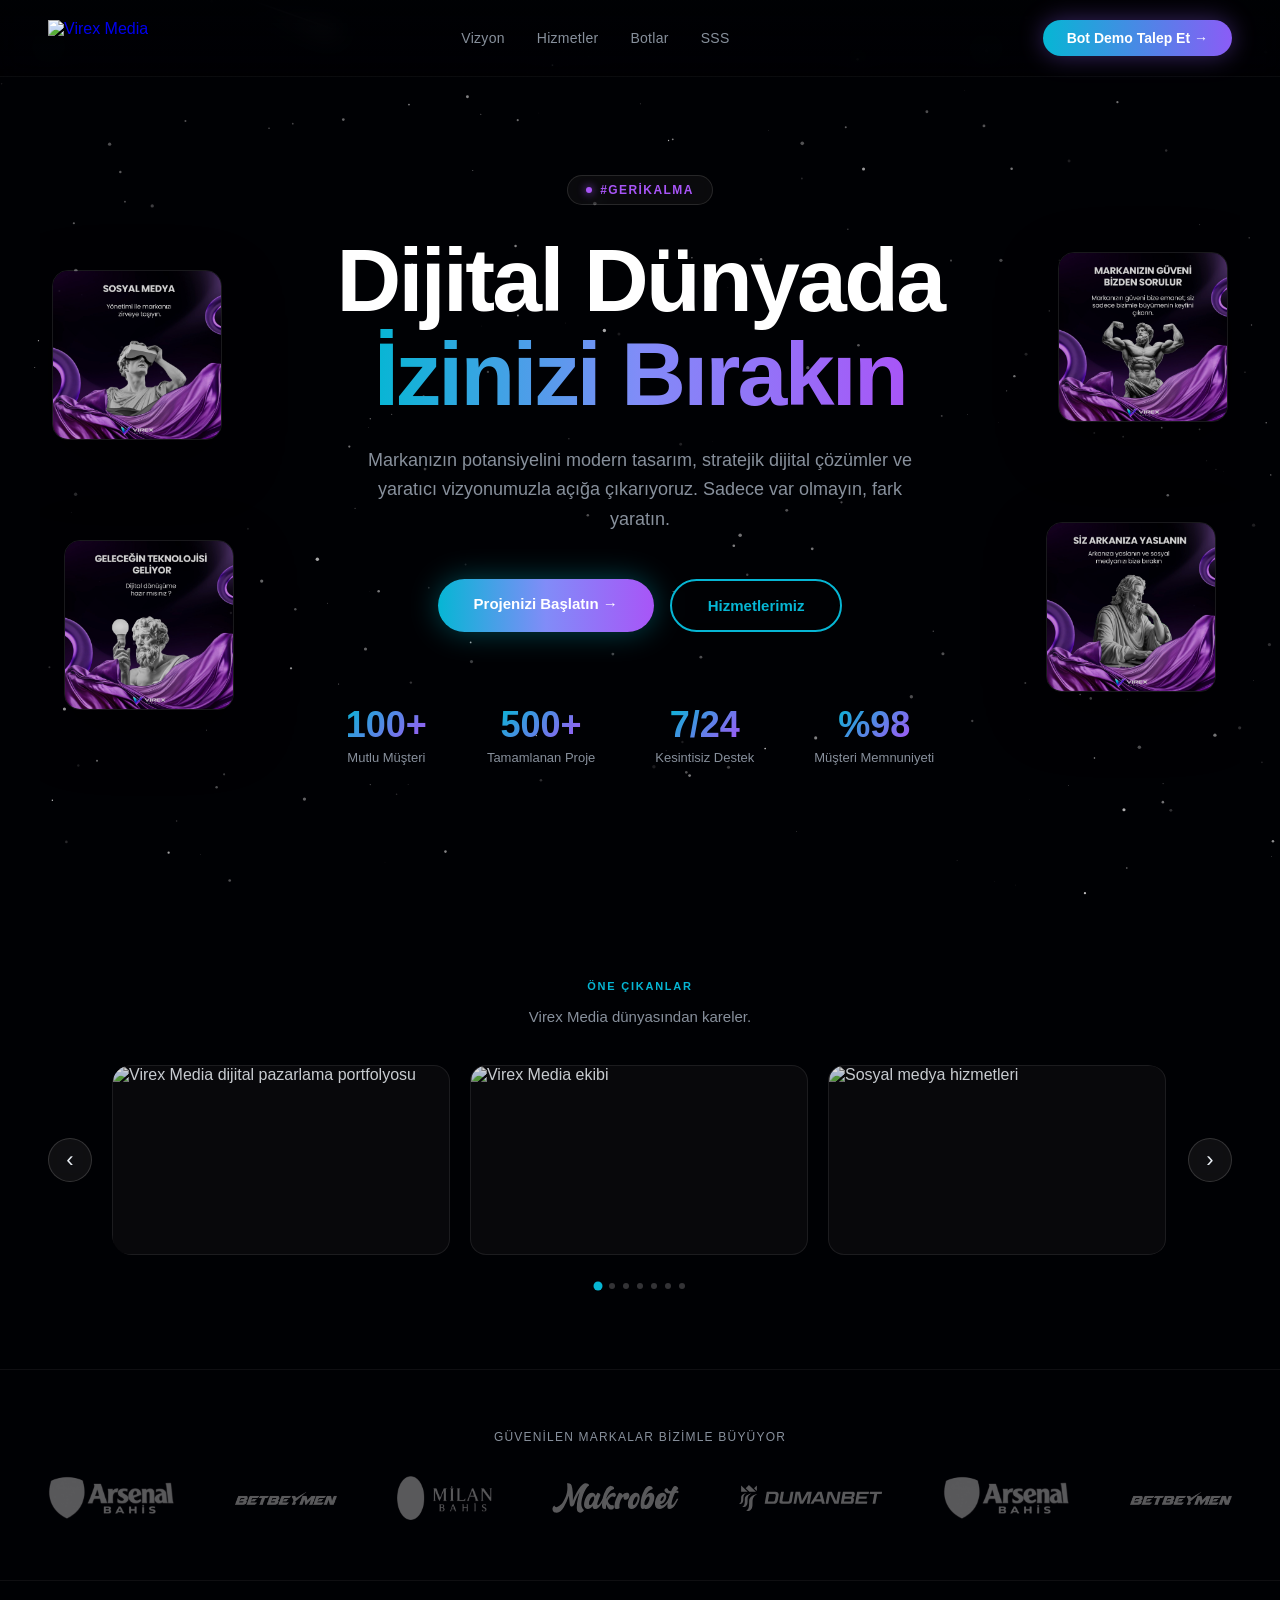
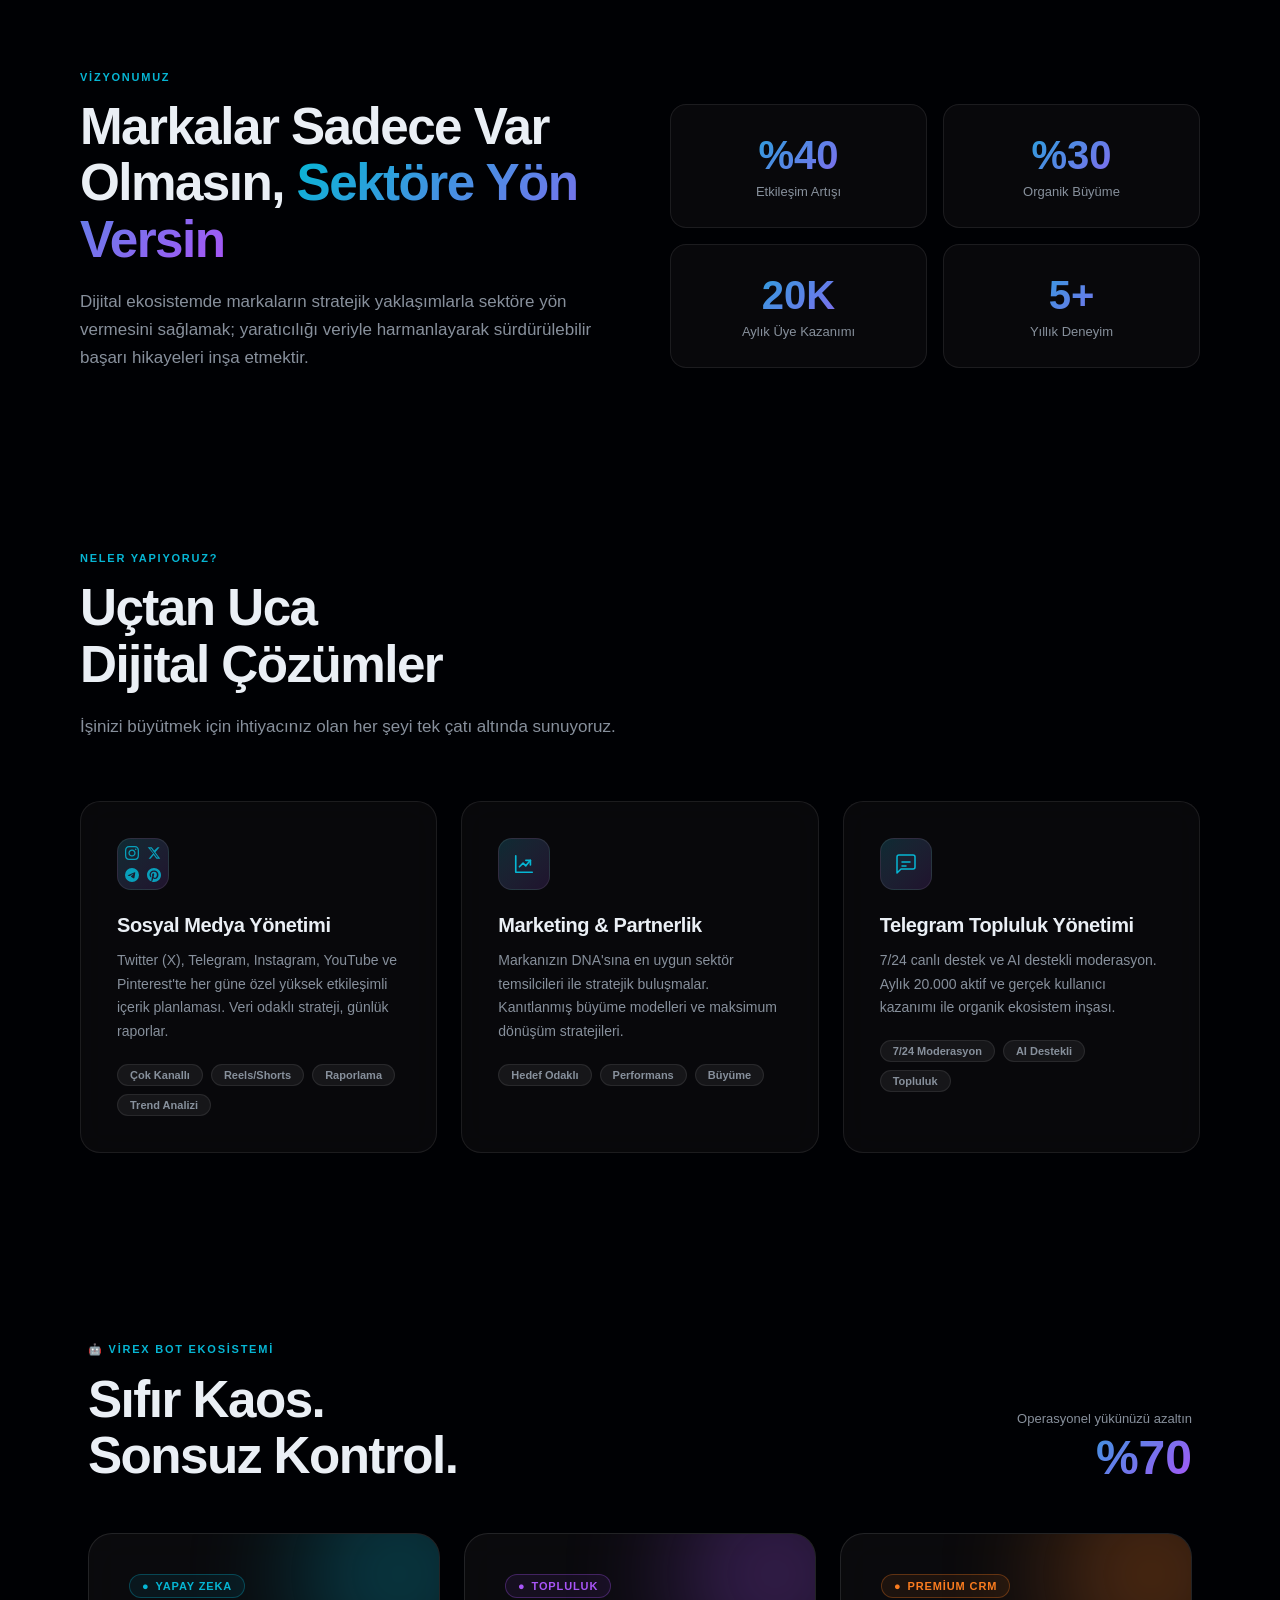
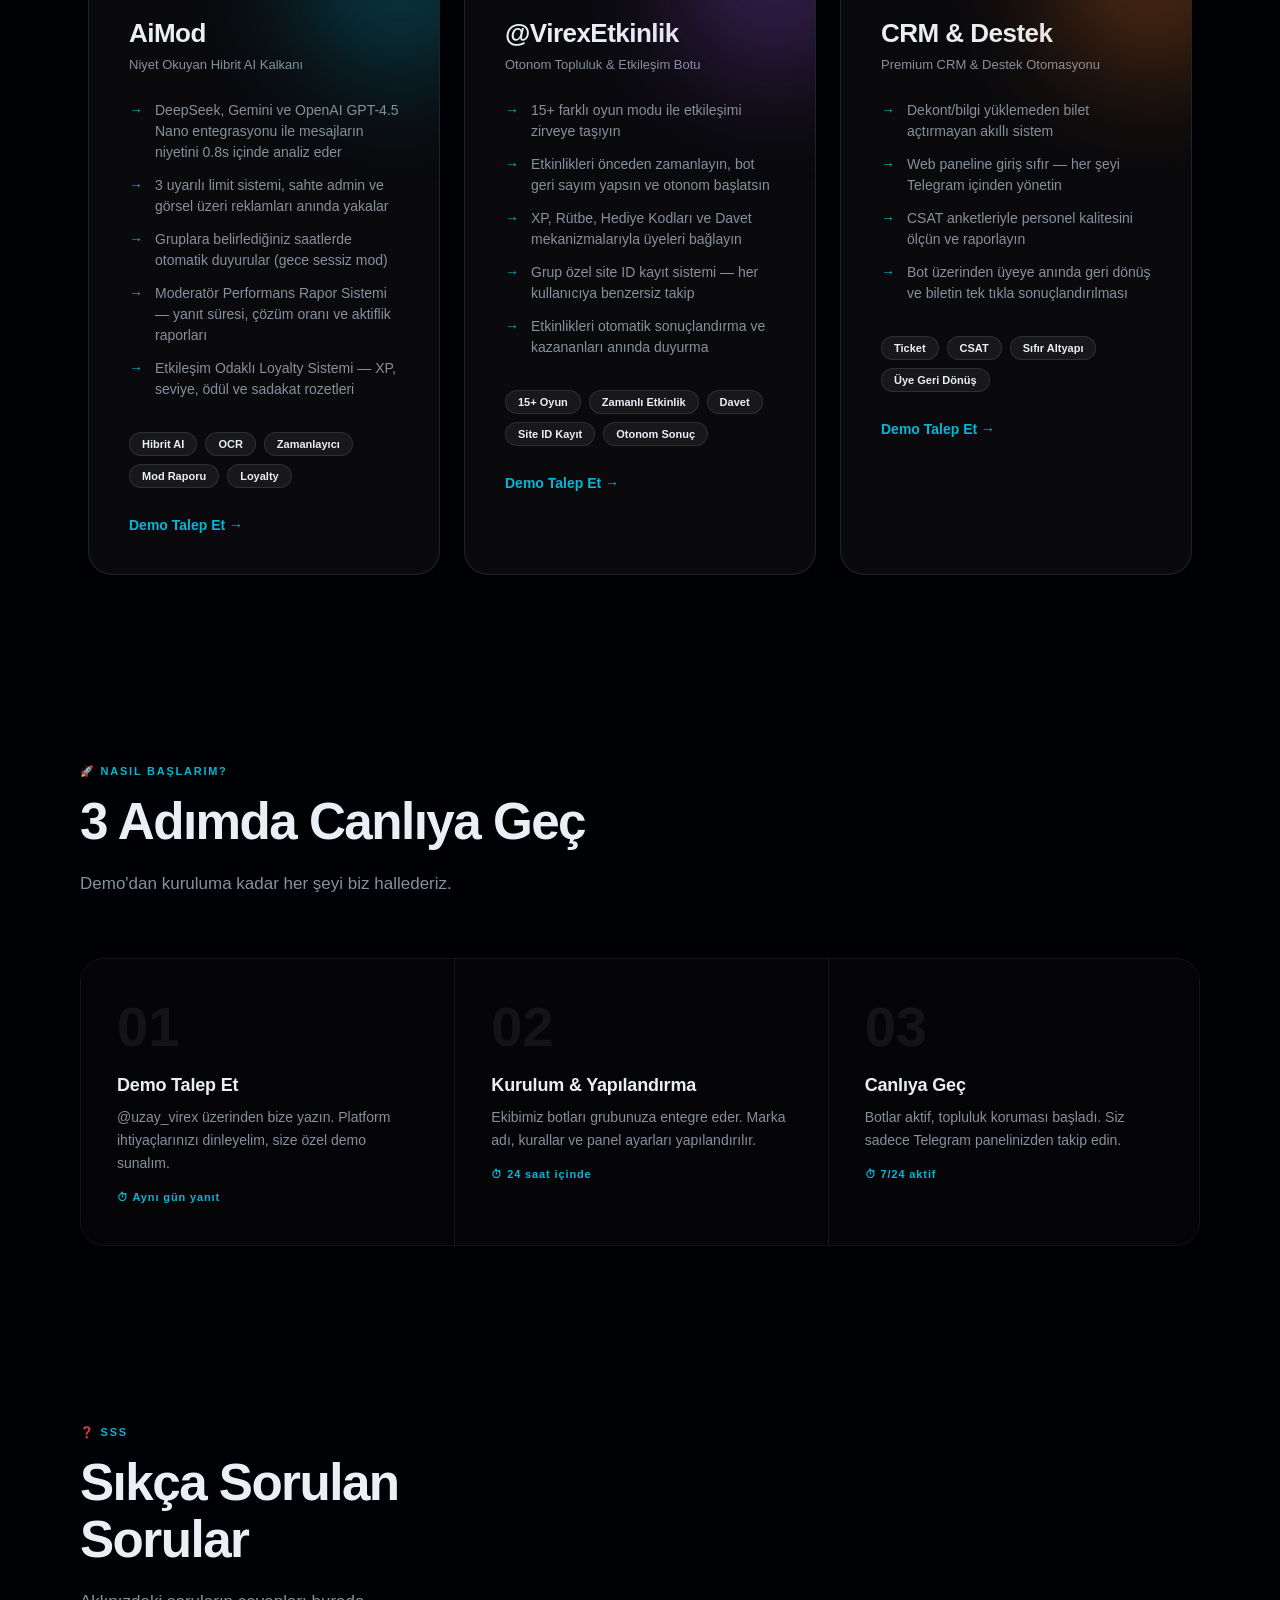
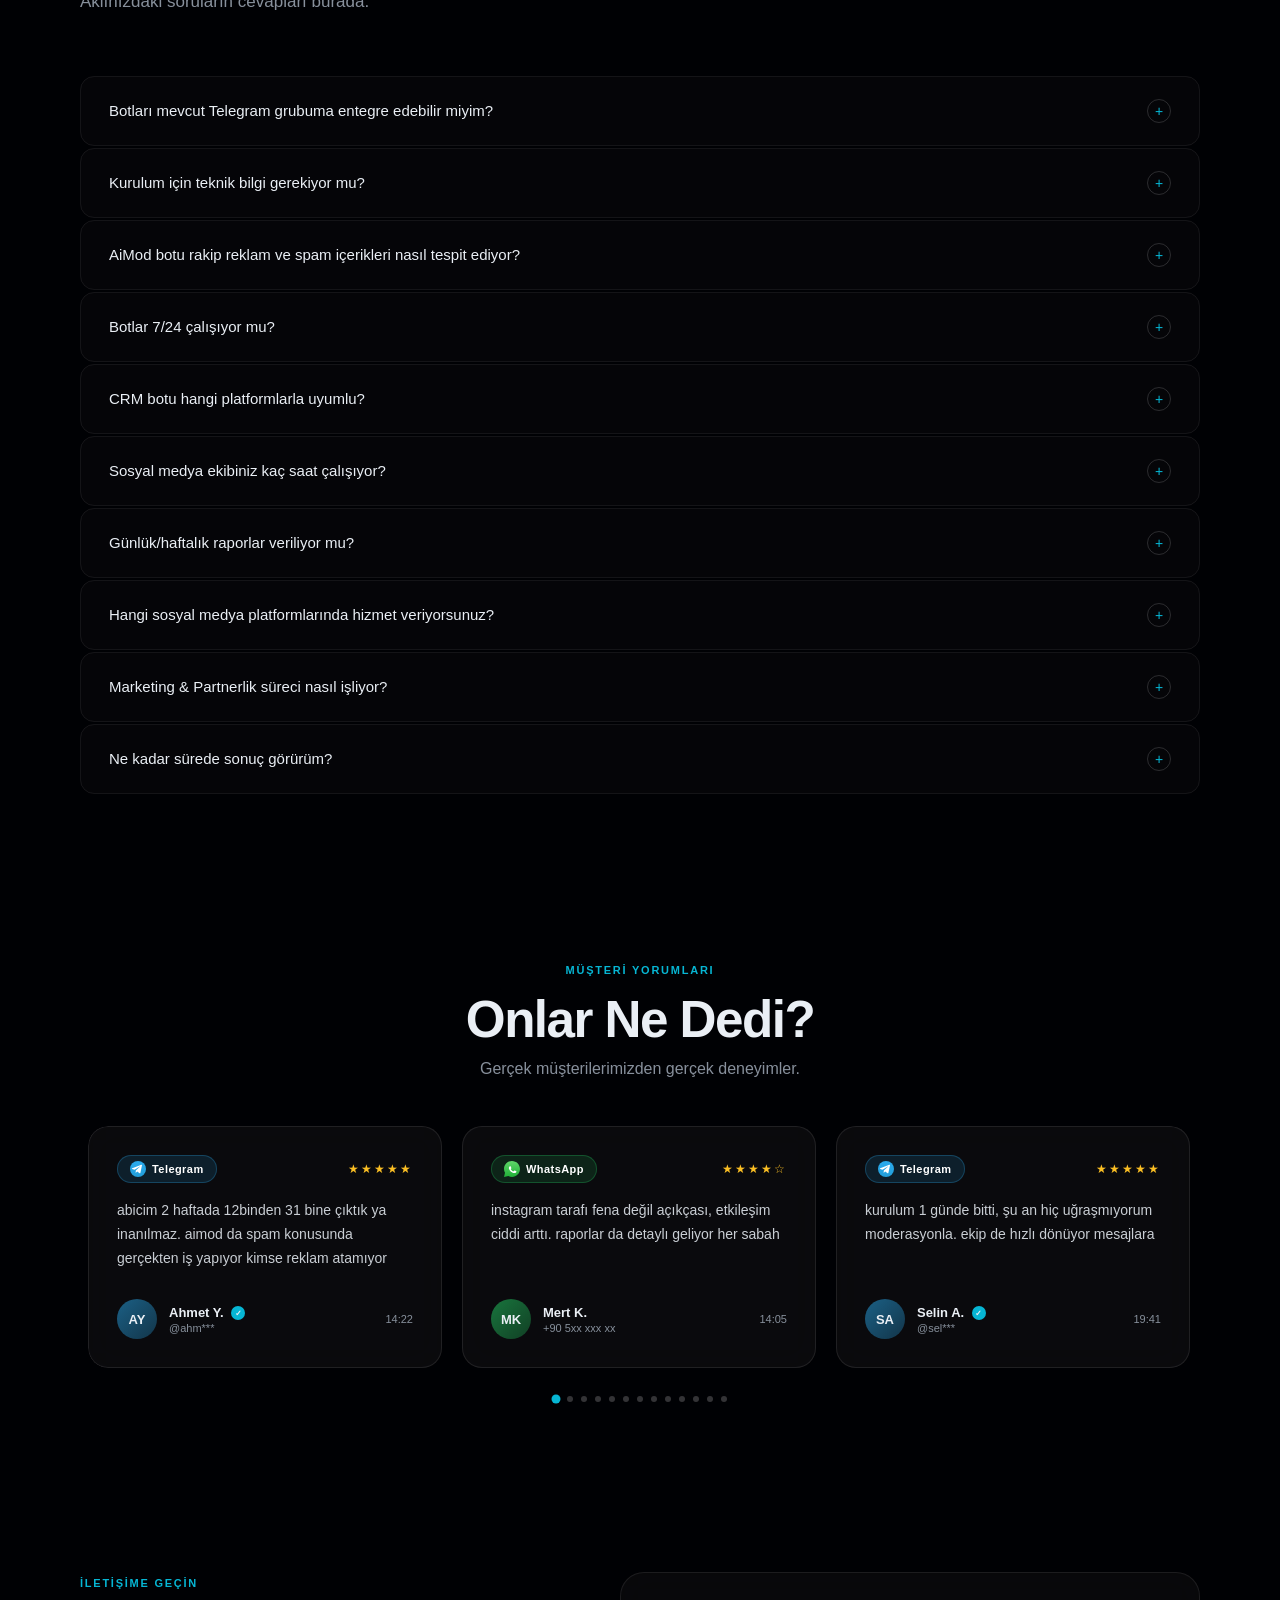
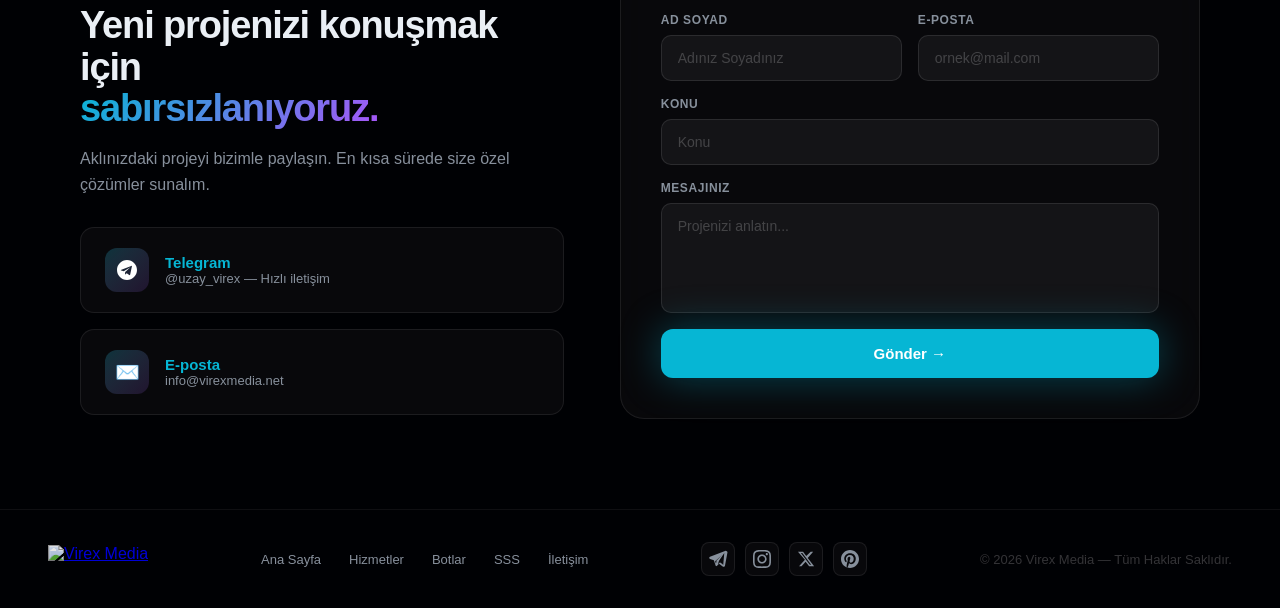
==== index.html @ 11aebd53 "feat: logo şeridini 5 yeni markayla aç, kesintisiz döngüyü script ile hesapla - ArsenalBahis, Betbey" ====
<!DOCTYPE html>
<html lang="tr">
<head>
<meta charset="UTF-8">
<meta http-equiv="Content-Security-Policy" content="default-src 'self'; base-uri 'self'; object-src 'none'; script-src 'self' 'unsafe-inline'; style-src 'self' 'unsafe-inline' https://fonts.googleapis.com; font-src 'self' https://fonts.gstatic.com data:; img-src 'self' data: https:; connect-src 'self'; media-src 'self' https: data:; form-action 'self'; upgrade-insecure-requests">
<meta name="referrer" content="strict-origin-when-cross-origin">

<meta name="viewport" content="width=device-width, initial-scale=1.0">
<title>Virex Media | Dijital Medya & Yaratıcı Çözümler</title>
<link rel="icon" type="image/png" sizes="48x48" href="images/favicon-48x48.png">
<link rel="icon" type="image/png" sizes="16x16" href="images/favicon-16x16.png">
<link rel="apple-touch-icon" href="images/favicon-square.png">
<link rel="shortcut icon" href="images/favicon-48x48.png">
<link href="https://fonts.googleapis.com/css2?family=Outfit:wght@400;500;600;700;800&family=DM+Sans:wght@300;400;500;600&display=swap" rel="stylesheet">

<script>
const TWEAK_DEFAULTS = /*EDITMODE-BEGIN*/{
  "theme": "cosmic",
  "accentColor": "#7c5cfc",
  "secondaryColor": "#00d4ff",
  "glowIntensity": "high",
  "starCount": 226,
  "heroTagline": "#GeriKalma",
  "videoOpacity": 70
}/*EDITMODE-END*/;
</script>

<style>
  :root {
    --bg: oklch(0.07 0.02 255);
    --bg2: oklch(0.10 0.025 255);
    --surface: oklch(0.13 0.03 255);
    --border: oklch(0.22 0.05 255);
    --accent: #06b6d4;
    --secondary: #a855f7;
    --gold: oklch(0.72 0.18 50);
    --text: oklch(0.95 0.01 255);
    --muted: oklch(0.65 0.02 255);
    --font-head: 'Outfit', sans-serif;
    --font-body: 'DM Sans', sans-serif;
    --font-body: 'Inter', sans-serif;
    --glow: 0 0 40px color-mix(in srgb, var(--accent) 35%, transparent);
    --glow2: 0 0 40px color-mix(in srgb, var(--secondary) 25%, transparent);
  }

  *, *::before, *::after { box-sizing: border-box; margin: 0; padding: 0; }

  html { scroll-behavior: smooth; }

  body {
    background: var(--bg);
    color: var(--text);
    font-family: var(--font-body);
    overflow-x: hidden;
  }

  /* ─── CANVAS STARS ─── */
  #starCanvas {
    position: fixed;
    inset: 0;
    z-index: 0;
    pointer-events: none;
  }


  /* ─── NAV ─── */
  nav {
    position: fixed;
    top: 0; left: 0; right: 0;
    z-index: 100;
    padding: 20px 48px;
    display: flex;
    align-items: center;
    justify-content: space-between;
    background: linear-gradient(to bottom, oklch(0.07 0.02 255 / 0.95), transparent);
    backdrop-filter: blur(12px);
    border-bottom: 1px solid oklch(1 0 0 / 0.04);
    transition: background 0.3s;
  }

  .nav-logo {
    text-decoration: none;
    display: flex;
    align-items: center;
  }

  .nav-logo img {
    height: 36px;
    width: auto;
    object-fit: contain;
    transition: opacity 0.3s;
    opacity: 1;
  }
  .nav-logo img:hover { opacity: 0.85; }

  @keyframes pulse {
    0%, 100% { opacity: 1; transform: scale(1); }
    50% { opacity: 0.6; transform: scale(0.85); }
  }

  .nav-links { display: flex; gap: 32px; list-style: none; }
  .nav-links a {
    color: var(--muted);
    text-decoration: none;
    font-size: 14px;
    font-weight: 500;
    letter-spacing: 0.02em;
    transition: color 0.2s;
  }
  .nav-links a:hover { color: var(--text); }

  .nav-cta {
    padding: 10px 24px;
    background: linear-gradient(90deg, #06b6d4 0%, #8b5cf6 100%);
    color: #fff;
    border-radius: 100px;
    font-size: 14px;
    font-weight: 600;
    text-decoration: none;
    box-shadow: 0 0 24px rgba(139,92,246,0.4);
    transition: opacity 0.2s, transform 0.2s;
  }
  .nav-cta:hover { opacity: 0.85; transform: translateY(-1px); }

  /* ─── SECTIONS WRAPPER ─── */
  .content { position: relative; z-index: 1; }

  /* ─── HERO ─── */
  .hero {
    min-height: 100vh;
    display: flex;
    flex-direction: column;
    align-items: center;
    justify-content: center;
    text-align: center;
    padding: 120px 24px 80px;
  }

  .hero-tag {
    display: inline-flex;
    align-items: center;
    gap: 8px;
    padding: 7px 18px;
    border: 1px solid oklch(1 0 0 / 0.12);
    border-radius: 100px;
    font-size: 12px;
    font-weight: 600;
    letter-spacing: 0.12em;
    text-transform: uppercase;
    color: var(--secondary);
    background: oklch(1 0 0 / 0.04);
    margin-bottom: 28px;
    backdrop-filter: blur(8px);
  }

  .hero-tag::before {
    content: '';
    width: 6px; height: 6px;
    border-radius: 50%;
    background: var(--secondary);
    box-shadow: 0 0 8px var(--secondary);
  }

  .hero h1 {
    font-family: var(--font-head);
    font-size: clamp(42px, 7vw, 96px);
    font-weight: 800;
    line-height: 1.05;
    letter-spacing: -0.03em;
    max-width: 900px;
    margin-bottom: 24px;
    color: #fff;
  }

  .hero h1 .accent-text {
    background: linear-gradient(90deg, #06b6d4 0%, #818cf8 50%, #a855f7 100%);
    -webkit-background-clip: text;
    -webkit-text-fill-color: transparent;
    background-clip: text;
  }

  .hero-sub {
    font-size: 18px;
    color: var(--muted);
    max-width: 560px;
    line-height: 1.65;
    margin-bottom: 44px;
    font-weight: 400;
  }

  .hero-btns {
    display: flex;
    gap: 16px;
    flex-wrap: wrap;
    justify-content: center;
  }

  .btn-primary {
    padding: 16px 36px;
    background: linear-gradient(90deg, #06b6d4 0%, #818cf8 50%, #a855f7 100%);
    color: #fff;
    border-radius: 100px;
    font-weight: 700;
    font-size: 15px;
    text-decoration: none;
    box-shadow: 0 0 30px oklch(0.65 0.2 200 / 0.4);
    transition: transform 0.2s, opacity 0.2s;
  }
  .btn-primary:hover { transform: translateY(-2px); opacity: 0.9; }

  .btn-outline {
    padding: 16px 36px;
    border: 2px solid #06b6d4;
    color: #06b6d4;
    border-radius: 100px;
    font-weight: 600;
    font-size: 15px;
    text-decoration: none;
    backdrop-filter: blur(8px);
    background: transparent;
    transition: transform 0.2s, background 0.2s, color 0.2s;
  }
  .btn-outline:hover { transform: translateY(-2px); background: oklch(1 0 0 / 0.05); }

  .hero-stats {
    display: flex;
    gap: 60px;
    margin-top: 72px;
    flex-wrap: wrap;
    justify-content: center;
  }

  .hero-stat-val {
    font-family: var(--font-head);
    font-size: 36px;
    font-weight: 700;
    color: var(--text);
  }
  .hero-stat-val span {
    background: linear-gradient(135deg, var(--accent), var(--secondary));
    -webkit-background-clip: text;
    -webkit-text-fill-color: transparent;
    background-clip: text;
  }
  .hero-stat-label { font-size: 13px; color: var(--muted); margin-top: 4px; }

  /* ─── FLOATING POSTS ─── */
  .floating-posts {
    position: absolute;
    inset: 0;
    z-index: 0;
    pointer-events: none;
    overflow: hidden;
  }

  .fp {
    position: absolute;
    width: 170px;
    border-radius: 16px;
    box-shadow: 0 20px 60px oklch(0 0 0 / 0.7);
    opacity: 0.82;
    filter: blur(0px) saturate(1.15);
    border: 1px solid oklch(1 0 0 / 0.12);
    will-change: transform;
    animation: floatPost 9s ease-in-out infinite;
    aspect-ratio: 1 / 1;
    object-fit: cover;
  }

  .fp1 { top: 30%; left: 1%;  animation-delay: 0s;    animation-duration: 10s; --rot: -8deg; }
  .fp2 { top: 60%; left: 2%;  animation-delay: -3s;   animation-duration: 12s; --rot: 5deg;  }
  .fp4 { top: 28%; right: 1%; animation-delay: -1.5s; animation-duration: 9s;  --rot: 7deg;  }
  .fp5 { top: 58%; right: 2%; animation-delay: -4s;   animation-duration: 11s; --rot: -6deg; }

  /* ─── FABRIC DECORATIONS ─── */
  .fabric {
    position: absolute;
    pointer-events: none;
    z-index: 0;
    mix-blend-mode: screen;
    mask-image: radial-gradient(ellipse 60% 65% at center, black 35%, transparent 72%);
    -webkit-mask-image: radial-gradient(ellipse 60% 65% at center, black 35%, transparent 72%);
    opacity: 0.55;
    animation: fabricFloat 12s ease-in-out infinite alternate;
  }

  @keyframes fabricFloat {
    0%   { transform: var(--fab-base, translateY(0) rotate(0deg)) scale(1); }
    100% { transform: var(--fab-base, translateY(0) rotate(0deg)) translateY(-18px) scale(1.04); }
  }

  .fabric-hero-left {
    width: 520px;
    bottom: -60px; left: -100px;
    --fab-base: rotate(-20deg);
    animation-delay: 0s;
    opacity: 0.45;
  }
  .fabric-hero-right {
    width: 480px;
    top: 60px; right: -80px;
    --fab-base: rotate(15deg) scaleX(-1);
    animation-delay: -5s;
    opacity: 0.4;
  }
  .fabric-section {
    width: 600px;
    opacity: 0.3;
    animation-delay: -3s;
  }

  /* Replace SVG curtains with fabric image */
  .curtain-divider {
    position: relative;
    width: 100%;
    height: 220px;
    overflow: visible;
    pointer-events: none;
    margin: -40px 0;
    z-index: 1;
    display: flex;
    align-items: center;
    justify-content: center;
  }
  .curtain-divider .fabric-div {
    position: absolute;
    width: 100%;
    max-width: 1400px;
    height: 320px;
    object-fit: cover;
    mix-blend-mode: screen;
    mask-image: linear-gradient(to right, transparent 0%, black 15%, black 85%, transparent 100%),
                linear-gradient(to bottom, transparent 0%, black 20%, black 80%, transparent 100%);
    mask-composite: intersect;
    -webkit-mask-image: linear-gradient(to right, transparent 0%, black 15%, black 85%, transparent 100%);
    opacity: 0.5;
    left: 0;
  }


  @keyframes floatPost {
    0%, 100% { transform: translateY(0px) rotate(var(--rot, -5deg)); }
    33% { transform: translateY(-18px) rotate(calc(var(--rot, -5deg) + 2deg)); }
    66% { transform: translateY(10px) rotate(calc(var(--rot, -5deg) - 1deg)); }
  }

  .hero { position: relative; overflow: hidden; }

  /* ─── LOGOS BAND ─── */
  .logos-band {
    padding: 60px 48px;
    border-top: 1px solid oklch(1 0 0 / 0.06);
    border-bottom: 1px solid oklch(1 0 0 / 0.06);
    overflow: hidden;
  }

  .logos-label {
    text-align: center;
    font-size: 12px;
    letter-spacing: 0.1em;
    text-transform: uppercase;
    color: var(--muted);
    margin-bottom: 32px;
  }

  .logos-track-wrap { overflow: hidden; }

  .logos-track {
    display: flex;
    gap: 60px;
    align-items: center;
    animation: scroll 28s linear infinite;
    width: max-content;
  }

  .logos-track img {
    height: 32px;
    object-fit: contain;
    filter: brightness(0) invert(1);
    opacity: 0.35;
    transition: filter 0.4s, opacity 0.4s;
  }
  .logos-track img:hover {
    filter: none;
    opacity: 1;
  }

  /* --logos-shift: bir logo setinin genişliği, aşağıdaki script hesaplar */
  @keyframes scroll {
    0% { transform: translateX(0); }
    100% { transform: translateX(calc(-1 * var(--logos-shift, 50%))); }
  }
  @media (prefers-reduced-motion: reduce) {
    .logos-track { animation: none; }
  }

  /* ─── SECTIONS ─── */
  section {
    padding: 100px 48px;
    max-width: 1200px;
    margin: 0 auto;
  }

  .section-label {
    font-size: 11px;
    font-weight: 600;
    letter-spacing: 0.16em;
    text-transform: uppercase;
    color: #06b6d4;
    margin-bottom: 16px;
  }

  .section-title {
    font-family: var(--font-head);
    font-size: clamp(30px, 4vw, 52px);
    font-weight: 700;
    letter-spacing: -0.03em;
    line-height: 1.1;
    margin-bottom: 20px;
  }

  .section-sub {
    font-size: 17px;
    color: var(--muted);
    max-width: 540px;
    line-height: 1.65;
    margin-bottom: 60px;
  }

  /* ─── SERVICES GRID ─── */
  .services-grid {
    display: grid;
    grid-template-columns: repeat(auto-fit, minmax(320px, 1fr));
    gap: 24px;
  }

  .service-card {
    background: oklch(1 0 0 / 0.03);
    border: 1px solid oklch(1 0 0 / 0.08);
    border-radius: 20px;
    padding: 36px;
    backdrop-filter: blur(16px);
    transition: border-color 0.3s, transform 0.3s, box-shadow 0.3s;
    position: relative;
    overflow: hidden;
  }

  .service-card::before {
    content: '';
    position: absolute;
    inset: 0;
    border-radius: 20px;
    background: linear-gradient(135deg, var(--accent), var(--secondary));
    opacity: 0;
    transition: opacity 0.3s;
    z-index: 0;
  }

  .service-card:hover {
    transform: translateY(-4px);
    border-color: oklch(1 0 0 / 0.2);
    box-shadow: 0 24px 60px oklch(0 0 0 / 0.4);
  }

  .service-card:hover::before { opacity: 0.05; }

  .service-card > * { position: relative; z-index: 1; }

  .service-icon {
    width: 52px; height: 52px;
    border-radius: 14px;
    display: flex;
    align-items: center;
    justify-content: center;
    font-size: 24px;
    margin-bottom: 24px;
    background: linear-gradient(135deg, color-mix(in srgb, var(--accent) 20%, transparent), color-mix(in srgb, var(--secondary) 15%, transparent));
    border: 1px solid oklch(1 0 0 / 0.08);
    color: var(--accent);
  }

  .service-card h3 {
    font-family: var(--font-head);
    font-size: 20px;
    font-weight: 600;
    margin-bottom: 12px;
    letter-spacing: -0.02em;
  }

  .service-card p {
    font-size: 14px;
    color: var(--muted);
    line-height: 1.7;
    margin-bottom: 20px;
  }

  .service-tags { display: flex; flex-wrap: wrap; gap: 8px; }
  .tag {
    padding: 4px 12px;
    border-radius: 100px;
    font-size: 11px;
    font-weight: 600;
    background: oklch(1 0 0 / 0.06);
    color: var(--muted);
    border: 1px solid oklch(1 0 0 / 0.08);
  }

  /* ─── BOTS SECTION ─── */
  #botlar { background: none; }

  .bots-header {
    display: flex;
    align-items: flex-end;
    justify-content: space-between;
    margin-bottom: 48px;
    flex-wrap: wrap;
    gap: 20px;
  }

  .bots-grid {
    display: grid;
    grid-template-columns: repeat(auto-fit, minmax(340px, 1fr));
    gap: 24px;
  }

  .bot-card {
    border-radius: 24px;
    padding: 40px;
    position: relative;
    overflow: hidden;
    border: 1px solid oklch(1 0 0 / 0.1);
    background: oklch(1 0 0 / 0.04);
    backdrop-filter: blur(20px);
    transition: transform 0.3s, box-shadow 0.3s;
  }

  .bot-card:hover {
    transform: translateY(-6px);
    box-shadow: 0 32px 80px oklch(0 0 0 / 0.5);
  }

  .bot-card-glow {
    position: absolute;
    top: -60px; right: -60px;
    width: 200px; height: 200px;
    border-radius: 50%;
    filter: blur(60px);
    opacity: 0.3;
  }

  .bot-badge {
    display: inline-flex;
    align-items: center;
    gap: 6px;
    padding: 5px 12px;
    border-radius: 100px;
    font-size: 11px;
    font-weight: 700;
    letter-spacing: 0.08em;
    text-transform: uppercase;
    margin-bottom: 20px;
    border: 1px solid;
  }

  .bot-card h3 {
    font-family: var(--font-head);
    font-size: 26px;
    font-weight: 700;
    letter-spacing: -0.02em;
    margin-bottom: 8px;
  }

  .bot-card .bot-sub {
    font-size: 13px;
    color: var(--muted);
    margin-bottom: 28px;
  }

  .bot-features { list-style: none; display: flex; flex-direction: column; gap: 12px; margin-bottom: 32px; }

  .bot-features li {
    display: flex;
    gap: 12px;
    font-size: 14px;
    color: var(--muted);
    line-height: 1.5;
  }

  .bot-features li::before {
    content: '→';
    color: var(--accent);
    flex-shrink: 0;
    font-weight: 600;
  }

  .bot-chips { display: flex; gap: 8px; flex-wrap: wrap; margin-bottom: 28px; }
  .chip {
    padding: 5px 12px;
    border-radius: 100px;
    font-size: 11px;
    font-weight: 600;
    background: oklch(1 0 0 / 0.06);
    border: 1px solid oklch(1 0 0 / 0.1);
    color: var(--text);
  }

  .bot-link {
    display: inline-flex;
    align-items: center;
    gap: 8px;
    color: var(--accent);
    font-size: 14px;
    font-weight: 600;
    text-decoration: none;
    transition: gap 0.2s;
  }
  .bot-link:hover { gap: 12px; }

  /* ─── STATS SECTION ─── */
  .stats-section {
    padding: 80px 48px;
    max-width: 1200px;
    margin: 0 auto;
  }

  .stats-inner {
    border-radius: 28px;
    border: 1px solid oklch(1 0 0 / 0.1);
    background: oklch(1 0 0 / 0.04);
    backdrop-filter: blur(20px);
    padding: 64px;
    display: grid;
    grid-template-columns: repeat(auto-fit, minmax(180px, 1fr));
    gap: 48px;
    position: relative;
    overflow: hidden;
  }

  .stats-inner::before {
    content: '';
    position: absolute;
    inset: 0;
    background: linear-gradient(135deg, color-mix(in srgb, var(--accent) 8%, transparent), transparent 60%);
    pointer-events: none;
  }

  .stat-item { text-align: center; position: relative; z-index: 1; }
  .stat-num {
    font-family: var(--font-head);
    font-size: 52px;
    font-weight: 700;
    letter-spacing: -0.04em;
    background: linear-gradient(135deg, var(--text) 30%, var(--secondary) 100%);
    -webkit-background-clip: text;
    -webkit-text-fill-color: transparent;
    background-clip: text;
  }
  .stat-lbl { font-size: 13px; color: var(--muted); margin-top: 6px; }

  /* ─── HOW IT WORKS ─── */
  .steps-grid {
    display: grid;
    grid-template-columns: repeat(auto-fit, minmax(260px, 1fr));
    gap: 2px;
    border: 1px solid oklch(1 0 0 / 0.08);
    border-radius: 24px;
    overflow: hidden;
  }

  .step {
    padding: 40px 36px;
    background: oklch(1 0 0 / 0.02);
    backdrop-filter: blur(12px);
    position: relative;
    transition: background 0.3s;
  }
  .step:hover { background: oklch(1 0 0 / 0.05); }
  .step + .step { border-left: 1px solid oklch(1 0 0 / 0.08); }

  .step-num {
    font-family: var(--font-head);
    font-size: 56px;
    font-weight: 700;
    color: oklch(1 0 0 / 0.06);
    line-height: 1;
    margin-bottom: 20px;
  }

  .step h4 {
    font-family: var(--font-head);
    font-size: 18px;
    font-weight: 600;
    margin-bottom: 10px;
    letter-spacing: -0.01em;
  }

  .step p { font-size: 14px; color: var(--muted); line-height: 1.65; }

  .step-time {
    display: inline-block;
    margin-top: 16px;
    font-size: 11px;
    color: var(--accent);
    font-weight: 600;
    letter-spacing: 0.08em;
  }

  /* ─── FAQ ─── */
  .faq-list { display: flex; flex-direction: column; gap: 2px; }

  .faq-item {
    border: 1px solid oklch(1 0 0 / 0.08);
    border-radius: 14px;
    overflow: hidden;
    transition: border-color 0.2s;
  }
  .faq-item.open { border-color: oklch(1 0 0 / 0.18); }

  .faq-q {
    display: flex;
    align-items: center;
    justify-content: space-between;
    padding: 22px 28px;
    cursor: pointer;
    font-size: 15px;
    font-weight: 500;
    gap: 20px;
    background: oklch(1 0 0 / 0.02);
    transition: background 0.2s;
  }
  .faq-q:hover { background: oklch(1 0 0 / 0.05); }

  .faq-icon {
    width: 24px; height: 24px;
    border-radius: 50%;
    border: 1px solid oklch(1 0 0 / 0.15);
    display: flex;
    align-items: center;
    justify-content: center;
    font-size: 14px;
    flex-shrink: 0;
    transition: transform 0.3s, border-color 0.2s;
    color: var(--accent);
  }
  .faq-item.open .faq-icon { transform: rotate(45deg); border-color: var(--accent); }

  .faq-a {
    font-size: 14px;
    color: var(--muted);
    line-height: 1.75;
    padding: 0 28px;
    max-height: 0;
    overflow: hidden;
    transition: max-height 0.35s ease, padding 0.3s;
  }
  .faq-item.open .faq-a { max-height: 500px; padding: 0 28px 22px; }

  /* ─── CONTACT ─── */
  .contact-grid {
    display: grid;
    grid-template-columns: 1fr 1.2fr;
    gap: 56px;
    align-items: center;
  }
  .contact-info {
    display: flex;
    flex-direction: column;
  }
  .contact-info h2 { font-size: 38px !important; }
  .contact-info p { margin-bottom: 28px !important; }
  .contact-channels { margin-top: 0; }
  .contact-form { align-self: center; }

  @media (max-width: 768px) {
    .contact-grid { grid-template-columns: 1fr; }
  }

  .contact-info h2 {
    font-family: var(--font-head);
    font-size: 42px;
    font-weight: 700;
    letter-spacing: -0.03em;
    line-height: 1.1;
    margin-bottom: 16px;
  }

  .contact-info p { font-size: 16px; color: var(--muted); line-height: 1.65; margin-bottom: 40px; }

  .contact-channels { display: flex; flex-direction: column; gap: 16px; }
  .contact-ch {
    display: flex;
    align-items: center;
    gap: 16px;
    padding: 20px 24px;
    border: 1px solid oklch(1 0 0 / 0.08);
    border-radius: 14px;
    text-decoration: none;
    background: oklch(1 0 0 / 0.03);
    transition: border-color 0.2s, transform 0.2s;
  }
  .contact-ch:hover { border-color: var(--accent); transform: translateX(4px); }
  .contact-ch-icon {
    width: 44px; height: 44px;
    border-radius: 12px;
    display: flex; align-items: center; justify-content: center;
    font-size: 20px;
    background: linear-gradient(135deg, color-mix(in srgb, var(--accent) 25%, transparent), color-mix(in srgb, var(--secondary) 15%, transparent));
    flex-shrink: 0;
  }
  .contact-ch-title { font-weight: 600; font-size: 15px; color: #06b6d4; }
  .contact-ch-sub { font-size: 13px; color: var(--muted); }

  .contact-form {
    background: oklch(1 0 0 / 0.03);
    border: 1px solid oklch(1 0 0 / 0.08);
    border-radius: 24px;
    padding: 40px;
    backdrop-filter: blur(16px);
    display: flex;
    flex-direction: column;
    gap: 16px;
  }

  .form-row { display: grid; grid-template-columns: 1fr 1fr; gap: 16px; }
  @media (max-width: 600px) { .form-row { grid-template-columns: 1fr; } }

  .form-group { display: flex; flex-direction: column; gap: 8px; }
  .form-group label { font-size: 12px; font-weight: 600; color: var(--muted); letter-spacing: 0.05em; text-transform: uppercase; }
  .form-group input, .form-group textarea, .form-group select {
    background: oklch(1 0 0 / 0.05);
    border: 1px solid oklch(1 0 0 / 0.1);
    border-radius: 10px;
    padding: 14px 16px;
    font-size: 14px;
    color: var(--text);
    font-family: var(--font-body);
    transition: border-color 0.2s;
    outline: none;
    resize: none;
  }
  .form-group input:focus, .form-group textarea:focus {
    border-color: var(--accent);
    box-shadow: 0 0 0 3px color-mix(in srgb, var(--accent) 15%, transparent);
  }
  .form-group input::placeholder, .form-group textarea::placeholder { color: oklch(1 0 0 / 0.2); }

  .form-submit {
    padding: 16px;
    background: var(--accent);
    color: #fff;
    border: none;
    border-radius: 12px;
    font-size: 15px;
    font-weight: 600;
    cursor: pointer;
    box-shadow: var(--glow);
    transition: opacity 0.2s, transform 0.2s;
    font-family: var(--font-body);
  }
  .form-submit:hover { opacity: 0.85; transform: translateY(-1px); }

  /* ─── FOOTER ─── */
  footer {
    border-top: 1px solid oklch(1 0 0 / 0.06);
    padding: 32px 48px;
    display: flex;
    align-items: center;
    justify-content: space-between;
    flex-wrap: wrap;
    gap: 24px;
    position: relative;
    z-index: 1;
  }

  .footer-logo-img img {
    height: 28px;
    width: auto;
    display: block;
    opacity: 0.9;
    transition: opacity 0.2s;
  }
  .footer-logo-img { display: inline-block; }
  .footer-logo-img:hover img { opacity: 1; }

  .footer-social {
    display: flex;
    gap: 10px;
    align-items: center;
  }
  .social-icon {
    width: 34px; height: 34px;
    border-radius: 8px;
    display: flex; align-items: center; justify-content: center;
    color: var(--muted);
    text-decoration: none;
    border: 1px solid oklch(1 0 0 / 0.08);
    background: oklch(1 0 0 / 0.03);
    transition: color 0.2s, border-color 0.2s, background 0.2s;
  }
  .social-icon:hover {
    color: var(--text);
    border-color: var(--accent);
    background: oklch(1 0 0 / 0.06);
  }

  .footer-logo {
    font-family: var(--font-head);
    font-size: 18px;
    font-weight: 700;
    color: var(--text);
    opacity: 0.8;
  }

  .footer-links { display: flex; gap: 28px; flex-wrap: wrap; }
  .footer-links a { color: var(--muted); text-decoration: none; font-size: 13px; transition: color 0.2s; }
  .footer-links a:hover { color: var(--text); }

  .footer-copy { font-size: 13px; color: oklch(1 0 0 / 0.2); }

  /* ─── THEME VARIANTS ─── */
  body.theme-aurora {
    --accent: oklch(0.62 0.22 155);
    --secondary: oklch(0.65 0.2 200);
    --bg: oklch(0.07 0.03 175);
    --surface: oklch(0.12 0.03 175);
  }

  body.theme-solar {
    --accent: oklch(0.72 0.22 38);
    --secondary: oklch(0.75 0.2 55);
    --bg: oklch(0.07 0.025 40);
    --surface: oklch(0.12 0.03 40);
  }

  /* ─── SHOWCASE ─── */
  .showcase {
    padding: 80px 0 60px;
    position: relative;
    z-index: 1;
  }

  .showcase-header { margin-bottom: 40px; }

  .showcase-track-wrap {
    display: flex;
    align-items: center;
    gap: 20px;
    padding: 0 48px;
  }

  .showcase-viewport {
    flex: 1;
    overflow: hidden;
    border-radius: 20px;
  }

  .showcase-track {
    display: flex;
    gap: 20px;
    transition: transform 0.5s cubic-bezier(0.4,0,0.2,1);
  }

  .showcase-slide {
    flex: 0 0 calc(33.333% - 14px);
    border-radius: 16px;
    overflow: hidden;
    border: 1px solid oklch(1 0 0/0.08);
    aspect-ratio: 16/9;
    background: oklch(1 0 0/0.03);
  }

  .showcase-slide img {
    width: 100%;
    height: 100%;
    object-fit: cover;
    transition: transform 0.4s, filter 0.4s;
    filter: brightness(0.85) saturate(0.9);
  }

  .showcase-slide img:hover {
    transform: scale(1.04);
    filter: brightness(1) saturate(1.1);
  }

  .showcase-btn {
    width: 44px; height: 44px;
    border-radius: 50%;
    border: 1px solid oklch(1 0 0/0.15);
    background: oklch(1 0 0/0.06);
    color: var(--text);
    font-size: 22px;
    cursor: pointer;
    backdrop-filter: blur(8px);
    transition: background 0.2s, border-color 0.2s;
    flex-shrink: 0;
    display: flex;
    align-items: center;
    justify-content: center;
  }
  .showcase-btn:hover { background: var(--accent); border-color: var(--accent); }

  .showcase-dots {
    display: flex;
    justify-content: center;
    gap: 8px;
    margin-top: 28px;
  }

  .showcase-dot {
    width: 6px; height: 6px;
    border-radius: 50%;
    background: oklch(1 0 0/0.2);
    cursor: pointer;
    transition: background 0.2s, transform 0.2s;
  }
  .showcase-dot.active {
    background: var(--accent);
    transform: scale(1.5);
  }

  /* ─── STICKY CTA ─── */
  #stickyCta { display: none !important; }
#intro {
  position: fixed;
  inset: 0;
  z-index: 9999;
  background: radial-gradient(ellipse at center, oklch(0.10 0.035 275) 0%, oklch(0.06 0.025 260) 60%, #000 100%);
  display: flex;
  flex-direction: column;
  align-items: center;
  justify-content: center;
  overflow: hidden;
  transition: opacity 0.55s ease, transform 0.55s ease, filter 0.55s ease;
}
#intro.exploding {
  opacity: 0;
  transform: scale(1.15);
  filter: blur(12px);
  pointer-events: none;
}
body.intro-active {
  overflow: hidden;
}
#intro canvas {
  position: absolute;
  inset: 0;
  pointer-events: none;
}
.intro-logo {
  position: relative;
  z-index: 2;
  display: flex;
  flex-direction: column;
  align-items: center;
  gap: 24px;
}
.intro-logo img {
  width: 180px;
  opacity: 0;
  transform: scale(0.8);
  animation: introLogoIn 1s cubic-bezier(0.34,1.56,0.64,1) 0.3s forwards;
}
.intro-ring {
  position: absolute;
  width: 260px; height: 260px;
  border-radius: 50%;
  border: 1px solid rgba(124,92,252,0.3);
  animation: introRingExpand 2s ease-out 0.2s both;
}
.intro-ring-2 {
  width: 340px; height: 340px;
  border-color: rgba(6,182,212,0.15);
  animation-delay: 0.4s;
}
.intro-ring-3 {
  width: 420px; height: 420px;
  border-color: rgba(168,85,247,0.08);
  animation-delay: 0.6s;
}
.intro-tagline {
  position: relative;
  z-index: 2;
  font-family: var(--font-head);
  font-size: 13px;
  font-weight: 600;
  letter-spacing: 0.25em;
  text-transform: uppercase;
  background: linear-gradient(90deg, #06b6d4, #818cf8, #a855f7);
  -webkit-background-clip: text;
  -webkit-text-fill-color: transparent;
  background-clip: text;
  opacity: 0;
  animation: introFadeUp 0.8s ease 1s forwards;
}
.intro-bar {
  position: relative;
  z-index: 2;
  width: 200px;
  height: 2px;
  background: rgba(255,255,255,0.06);
  border-radius: 2px;
  margin-top: 8px;
  overflow: hidden;
  opacity: 0;
  animation: introFadeUp 0.5s ease 1.2s forwards;
}
.intro-bar-fill {
  height: 100%;
  background: linear-gradient(90deg, #06b6d4, #a855f7);
  border-radius: 2px;
  width: 0;
  animation: introBarFill 1.4s ease 1.3s forwards;
}

@keyframes introLogoIn {
  to { opacity: 1; transform: scale(1); }
}
@keyframes introRingExpand {
  0% { transform: scale(0.5); opacity: 0; }
  50% { opacity: 1; }
  100% { transform: scale(1); opacity: 0.6; }
}
@keyframes introFadeUp {
  from { opacity: 0; transform: translateY(10px); }
  to { opacity: 1; transform: translateY(0); }
}
@keyframes introBarFill {
  to { width: 100%; }
}

/* ─── TWEAKS PANEL ─── */
  #tweaks-panel {
    display: none;
    position: fixed;
    bottom: 24px;
    right: 24px;
    z-index: 9999;
    background: oklch(0.12 0.025 255 / 0.95);
    border: 1px solid oklch(1 0 0 / 0.15);
    border-radius: 20px;
    padding: 24px;
    width: 280px;
    backdrop-filter: blur(24px);
    box-shadow: 0 24px 60px oklch(0 0 0 / 0.5);
  }

  #tweaks-panel h4 {
    font-family: var(--font-head);
    font-size: 14px;
    font-weight: 700;
    margin-bottom: 20px;
    color: var(--text);
    letter-spacing: 0.04em;
  }

  .tweak-group { margin-bottom: 20px; }
  .tweak-label { font-size: 11px; color: var(--muted); font-weight: 600; letter-spacing: 0.08em; text-transform: uppercase; margin-bottom: 10px; }

  .theme-options { display: grid; grid-template-columns: 1fr 1fr 1fr; gap: 8px; }
  .theme-opt {
    padding: 10px 0;
    border-radius: 10px;
    border: 1px solid oklch(1 0 0 / 0.12);
    background: oklch(1 0 0 / 0.04);
    cursor: pointer;
    font-size: 11px;
    font-weight: 600;
    text-align: center;
    color: var(--muted);
    transition: all 0.2s;
  }
  .theme-opt:hover { border-color: oklch(1 0 0 / 0.3); color: var(--text); }
  .theme-opt.active { border-color: var(--accent); color: var(--accent); background: color-mix(in srgb, var(--accent) 12%, transparent); }

  .theme-swatch {
    display: block;
    width: 20px; height: 20px;
    border-radius: 50%;
    margin: 0 auto 6px;
  }

  .tweak-slider { width: 100%; accent-color: var(--accent); cursor: pointer; }

  .service-icon--grid {
    width: 52px !important;
    height: 52px !important;
    padding: 10px !important;
  }
  .service-icon-grid {
    display: grid;
    grid-template-columns: 1fr 1fr;
    gap: 8px;
    color: var(--accent);
  }
  .service-icon-grid svg {
    opacity: 0.85;
    transition: opacity 0.2s;
  }
  .service-card:hover .service-icon-grid svg { opacity: 1; }


  /* ═══ RESPONSIVE — ALL BREAKPOINTS ═══ */

  /* Large desktop / 1440p baseline - already default */

  /* 4K & Ultra-wide (2560px+) */
  @media (min-width: 2560px) {
    html { font-size: 20px; }
    nav > div, section > div, footer { max-width: 1600px !important; margin: 0 auto; }
    .hero h1 { font-size: clamp(80px, 5.5vw, 120px) !important; }
    .hero-sub { font-size: 22px !important; }
    .section-title { font-size: clamp(48px, 4vw, 80px) !important; }
    .fp { width: 180px !important; }
  }

  /* 2K / 1440p (1920px–2559px) */
  @media (min-width: 1920px) and (max-width: 2559px) {
    html { font-size: 17px; }
    nav > div, section > div, footer { max-width: 1400px; margin: 0 auto; }
    .hero h1 { font-size: clamp(64px, 5vw, 96px) !important; }
    .fp { width: 150px !important; }
  }

  /* Full HD / 1080p (default desktop) — already handled */

  /* Small desktop / laptop (1024px–1439px) */
  @media (max-width: 1439px) and (min-width: 1025px) {
    section { padding: 90px 40px; }
    .hero { padding: 120px 40px 80px; }
  }

  /* Tablet landscape (900px–1024px) */
  @media (max-width: 1024px) and (min-width: 769px) {
    nav { padding: 16px 28px; }
    .nav-links { gap: 20px; font-size: 13px; }
    .nav-links a:not(.nav-cta) { display: none; }
    .nav-cta { display: inline-flex !important; }
    section { padding: 80px 32px; }
    .hero { padding: 110px 32px 70px; }
    .hero h1 { font-size: clamp(44px, 7vw, 68px); }
    .services-grid { grid-template-columns: repeat(2, 1fr) !important; }
    .bots-grid { grid-template-columns: repeat(2, 1fr) !important; }
    .fp { width: 120px; }
    .stats-inner { grid-template-columns: repeat(4, 1fr); padding: 40px 28px; }
  }

  /* Tablet portrait (600px–900px) */
  @media (max-width: 900px) and (min-width: 601px) {
    nav { padding: 14px 24px; }
    .nav-links a:not(.nav-cta) { display: none; }
    section { padding: 70px 28px; }
    .hero { padding: 100px 28px 60px; }
    .hero h1 { font-size: clamp(38px, 8vw, 56px); }
    .services-grid, .bots-grid { grid-template-columns: 1fr 1fr !important; }
    .fp { width: 100px; opacity: 0.4; }
    .stats-inner { grid-template-columns: 1fr 1fr; gap: 28px; padding: 36px 24px; }
    .contact-grid { grid-template-columns: 1fr !important; gap: 32px; }
    [style*="grid-template-columns: 1fr 1fr"] { grid-template-columns: 1fr !important; }
  }

  /* Large mobile (481px–600px) */
  @media (max-width: 600px) and (min-width: 481px) {
    nav { padding: 14px 20px; }
    .nav-links a:not(.nav-cta) { display: none; }
    section { padding: 60px 20px; }
    .hero { padding: 96px 20px 56px; }
    .hero h1 { font-size: clamp(32px, 9vw, 44px); }
    .hero-sub { font-size: 15px; }
    .services-grid, .bots-grid { grid-template-columns: 1fr !important; }
    .fp { width: 85px; opacity: 0.25; }
    .fp1, .fp2 { left: -10px !important; }
    .fp4, .fp5 { right: -10px !important; }
    .stats-inner { grid-template-columns: 1fr 1fr !important; gap: 20px; padding: 28px 18px; }
    .stat-num { font-size: 34px !important; }
    .contact-grid, .form-row { grid-template-columns: 1fr !important; }
    footer { flex-direction: column !important; text-align: center; gap: 20px; padding: 28px 20px; }
    .nav-cta { padding: 8px 14px !important; font-size: 12px !important; }
  }

  /* Mobile (480px and below) */
  @media (max-width: 480px) {
    html { font-size: 15px; }
    nav { padding: 12px 16px; }
    .nav-links a:not(.nav-cta) { display: none; }
    .nav-cta { padding: 8px 14px !important; font-size: 12px !important; }
    section { padding: 52px 16px; }
    .hero { padding: 90px 16px 48px; }
    .hero h1 { font-size: clamp(28px, 10vw, 38px) !important; letter-spacing: -0.02em; }
    .hero-sub { font-size: 14px; line-height: 1.6; }
    .hero-btns { gap: 10px; flex-wrap: wrap; justify-content: center; }
    .btn-primary, .btn-outline { padding: 12px 22px !important; font-size: 13px !important; }
    .hero-stats { gap: 16px !important; margin-top: 36px !important; flex-wrap: wrap; justify-content: center; }
    .hero-stat-val { font-size: 22px !important; }
    .hero-stat-lbl { font-size: 10px !important; }
    .fp { width: 70px !important; opacity: 0.2 !important; border-radius: 10px !important; }
    .fp1, .fp2 { left: -15px !important; }
    .fp4, .fp5 { right: -15px !important; }
    .logos-band { padding: 28px 16px !important; }
    .section-title { font-size: clamp(24px, 7vw, 34px) !important; }
    .section-sub { font-size: 14px; }
    .services-grid, .bots-grid { grid-template-columns: 1fr !important; gap: 16px !important; }
    .service-card, .bot-card { padding: 24px 20px !important; }
    [style*="grid-template-columns"] { grid-template-columns: 1fr !important; }
    .stats-inner { grid-template-columns: 1fr 1fr !important; gap: 16px !important; padding: 24px 16px !important; }
    .stat-num { font-size: 28px !important; }
    .stat-label { font-size: 11px !important; }
    .testi-card { flex: 0 0 calc(100% - 16px) !important; }
    .contact-grid, .form-row { grid-template-columns: 1fr !important; gap: 20px !important; }
    footer { flex-direction: column !important; text-align: center; gap: 18px; padding: 24px 16px; }
    .footer-links { flex-wrap: wrap; justify-content: center; gap: 14px; }
    #stickyCta { bottom: 72px !important; right: 12px !important; }
    #stickyCta a { padding: 11px 18px !important; font-size: 12px !important; }
    .intro-logo img { width: 120px !important; }
    .intro-ring { width: 180px !important; height: 180px !important; }
    .intro-ring.intro-ring-2 { width: 240px !important; height: 240px !important; }
    .intro-ring.intro-ring-3 { width: 300px !important; height: 300px !important; }
    .intro-tagline { font-size: 11px !important; }
    .intro-bar { width: 160px !important; }
    #tweaks-panel { width: calc(100% - 24px) !important; right: 12px !important; bottom: 12px !important; max-height: 70vh; overflow-y: auto; }
    .showcase-btn { display: none !important; }
    .showcase-slide { flex: 0 0 calc(100% - 16px) !important; }
    .mobile-cta-bar { display: flex !important; }
  }

  /* Small mobile (360px and below) */
  @media (max-width: 360px) {
    .hero h1 { font-size: 26px !important; }
    .fp { display: none !important; }
    section { padding: 44px 14px; }
    .stat-num { font-size: 24px !important; }
  }

  /* Mobile CTA bar — hidden by default */
  .mobile-cta-bar {
    display: none;
    position: fixed;
    bottom: 0; left: 0; right: 0;
    z-index: 998;
    padding: 10px 14px;
    background: oklch(0.08 0.02 255 / 0.97);
    border-top: 1px solid oklch(1 0 0/0.08);
    backdrop-filter: blur(16px);
  }
  .mobile-cta-bar a {
    display: flex;
    align-items: center;
    justify-content: center;
    gap: 8px;
    width: 100%;
    padding: 13px;
    background: linear-gradient(90deg, #06b6d4, #7c5cfc, #a855f7);
    color: #fff;
    border-radius: 10px;
    font-weight: 700;
    font-size: 14px;
    text-decoration: none;
    font-family: var(--font-head);
    box-shadow: 0 0 24px rgba(124,92,252,0.4);
  }


  /* ─── TESTIMONIALS ─── */
  .testi-viewport {
    overflow: hidden;
    border-radius: 20px;
  }
  .testi-track {
    display: flex;
    gap: 20px;
    transition: transform 0.5s cubic-bezier(0.4,0,0.2,1);
  }
  .testi-card {
    flex: 0 0 calc(33.333% - 14px);
    background: oklch(1 0 0/0.04);
    border: 1px solid oklch(1 0 0/0.09);
    border-radius: 20px;
    padding: 28px;
    backdrop-filter: blur(16px);
    transition: border-color 0.2s, transform 0.2s;
  }
  .testi-card:hover { border-color: oklch(1 0 0/0.18); transform: translateY(-3px); }
  .testi-header { display: flex; align-items: center; justify-content: space-between; margin-bottom: 16px; }
  .testi-platform {
    display: flex;
    align-items: center;
    gap: 6px;
    padding: 5px 12px;
    border-radius: 100px;
    font-size: 11px;
    font-weight: 700;
    border: 1px solid;
    color: #fff;
    letter-spacing: 0.04em;
  }
  .testi-stars { color: #fbbf24; font-size: 12px; letter-spacing: 2px; }
  .testi-msg {
    font-size: 14px;
    line-height: 1.7;
    color: oklch(0.85 0.01 255);
    margin-bottom: 20px;
    min-height: 80px;
  }
  .testi-footer { display: flex; align-items: center; gap: 12px; }
  .testi-avatar {
    width: 40px; height: 40px;
    border-radius: 50%;
    display: flex; align-items: center; justify-content: center;
    font-size: 13px; font-weight: 700;
    flex-shrink: 0;
  }
  .testi-name { font-size: 13px; font-weight: 600; margin-bottom: 2px; }
  .testi-badge {
    display: inline-flex; align-items: center; justify-content: center;
    width: 14px; height: 14px;
    border-radius: 50%;
    background: #06b6d4;
    font-size: 8px;
    margin-left: 4px;
    vertical-align: middle;
  }
  .testi-handle { font-size: 11px; color: var(--muted); }
  .testi-time { font-size: 11px; color: var(--muted); margin-left: auto; white-space: nowrap; }
  .testi-dots { display: flex; justify-content: center; gap: 8px; margin-top: 28px; }
  .testi-dot {
    width: 6px; height: 6px;
    border-radius: 50%;
    background: oklch(1 0 0/0.2);
    cursor: pointer;
    transition: background 0.2s, transform 0.2s;
  }
  .testi-dot.active { background: var(--accent); transform: scale(1.5); }

</style>
</head>
<body>

<canvas id="starCanvas"></canvas>

<!-- INTRO -->
<div id="intro">
  <canvas id="introCanvas"></canvas>
  <div class="intro-ring"></div>
  <div class="intro-ring intro-ring-2"></div>
  <div class="intro-ring intro-ring-3"></div>
  <div class="intro-logo">
    <img src="https://virexmedia.net/images/virex-logo-v3.png" alt="Virex Media">
  </div>
  <div class="intro-tagline">Dijital Dünyada İzini Bırak</div>
  <div class="intro-bar"><div class="intro-bar-fill"></div></div>
</div>


<!-- NAV -->
<nav>
  <a href="#" class="nav-logo">
    <img src="https://virexmedia.net/images/virex-logo-v3.png" alt="Virex Media">
  </a>
  <ul class="nav-links">
    <li><a href="#vision">Vizyon</a></li>
    <li><a href="#services">Hizmetler</a></li>
    <li><a href="#botlar">Botlar</a></li>
    <li><a href="#sss">SSS</a></li>
  </ul>
  <a href="https://t.me/uzay_virex" class="nav-cta" target="_blank" rel="noopener noreferrer">Bot Demo Talep Et →</a>
</nav>

<div class="content">

  <!-- HERO -->
  <section class="hero" id="home">
  <!-- FLOATING POSTS -->
  <div class="floating-posts" id="floatingPosts" aria-hidden="true">
    <img class="fp fp1" src="images/posts/post-sosyal.png" alt="">
    <img class="fp fp2" src="images/posts/post-gelecek.png" alt="">
    <img class="fp fp4" src="images/posts/post-guven.png" alt="">
    <img class="fp fp5" src="images/posts/post-arkaniza.png" alt="">
  </div>
    <div class="hero-tag" id="heroTagEl">#gerikalma</div>
    <h1>Dijital Dünyada<br><span class="accent-text" style="display:inline-block;background:linear-gradient(90deg, #06b6d4 0%, #818cf8 50%, #a855f7 100%);-webkit-background-clip:text;-webkit-text-fill-color:transparent;background-clip:text;font-weight:800;">İzinizi Bırakın</span></h1>
    <p class="hero-sub">Markanızın potansiyelini modern tasarım, stratejik dijital çözümler ve yaratıcı vizyonumuzla açığa çıkarıyoruz. Sadece var olmayın, fark yaratın.</p>
    <div class="hero-btns">
      <a href="https://t.me/uzay_virex" class="btn-primary" target="_blank" rel="noopener noreferrer">Projenizi Başlatın →</a>
      <a href="#services" class="btn-outline">Hizmetlerimiz</a>
    </div>
    <div class="hero-stats">
      <div>
        <div class="hero-stat-val"><span data-target="100" data-suffix="+">100+</span></div>
        <div class="hero-stat-label">Mutlu Müşteri</div>
      </div>
      <div>
        <div class="hero-stat-val"><span data-target="500" data-suffix="+">500+</span></div>
        <div class="hero-stat-label">Tamamlanan Proje</div>
      </div>
      <div>
        <div class="hero-stat-val"><span>7/24</span></div>
        <div class="hero-stat-label">Kesintisiz Destek</div>
      </div>
      <div>
        <div class="hero-stat-val"><span data-target="98" data-prefix="%">%98</span></div>
        <div class="hero-stat-label">Müşteri Memnuniyeti</div>
      </div>
    </div>
  </section>

  <!-- ÖNE ÇIKANLAR SLIDESHOW -->
  <div class="showcase" id="showcase">
    <div class="showcase-header">
      <div class="section-label" style="text-align:center">Öne Çıkanlar</div>
      <p style="text-align:center;color:var(--muted);font-size:15px;margin-top:8px">Virex Media dünyasından kareler.</p>
    </div>
    <div class="showcase-track-wrap">
      <button class="showcase-btn showcase-prev" id="showcasePrev">‹</button>
      <div class="showcase-viewport">
        <div class="showcase-track" id="showcaseTrack">
          <div class="showcase-slide"><img src="https://virexmedia.net/images/slide1.jpg" alt="Virex Media dijital pazarlama portfolyosu"></div>
          <div class="showcase-slide"><img src="https://virexmedia.net/images/slide2.jpg" alt="Virex Media ekibi"></div>
          <div class="showcase-slide"><img src="https://virexmedia.net/images/slide3.jpg" alt="Sosyal medya hizmetleri"></div>
          <div class="showcase-slide"><img src="https://virexmedia.net/images/slide4.jpg" alt="İş akışı ve proje süreci"></div>
          <div class="showcase-slide"><img src="https://virexmedia.net/images/slide5.jpg" alt="Müşteri referansları"></div>
          <div class="showcase-slide"><img src="https://virexmedia.net/images/slide6.jpg" alt="Neden Virex Media"></div>
          <div class="showcase-slide"><img src="https://virexmedia.net/images/slide7.jpg" alt="İletişim bilgileri"></div>
        </div>
      </div>
      <button class="showcase-btn showcase-next" id="showcaseNext">›</button>
    </div>
    <div class="showcase-dots" id="showcaseDots"></div>
  </div>

  <!-- PERDE EFEKTİ 1 — kaldırıldı -->
  <div style="height:20px"></div>

  <!-- LOGOS BAND
       Logo eklemek için: dosyayı images/logos/ altına koy ve aşağıya BİR KEZ <img src="images/logos/DOSYA" alt="MARKA"> ekle.
       Kesintisiz kayma için çoğaltmayı ve hızı alttaki script ekran genişliğine göre kendisi yapar. -->
  <div class="logos-band">
    <p class="logos-label">Güvenilen Markalar Bizimle Büyüyor</p>
    <div class="logos-track-wrap">
      <div class="logos-track" id="logosTrack">
        <img src="images/logos/arsenalbahis.png" alt="ArsenalBahis" style="height:44px;">
        <img src="images/logos/betbeymen.png" alt="Betbeymen" style="height:34px;">
        <img src="images/logos/milanbahis.png" alt="MilanBahis" style="height:44px;">
        <img src="images/logos/makrobet.svg" alt="Makrobet" style="height:30px;">
        <img src="images/logos/dumanbet.svg" alt="Dumanbet" style="height:26px;">
      </div>
    </div>
  </div>
  <script>
  // Logo şeridi: tek seti ekranı dolduracak kadar çoğaltır, bir set genişliği kadar kaydırır ve hızı sabit tutar
  (function () {
    var track = document.getElementById('logosTrack');
    if (!track) return;
    var base = Array.prototype.slice.call(track.children);
    var SPEED = 55; // px/sn
    function build() {
      track.querySelectorAll('[data-clone]').forEach(function (n) { n.remove(); });
      var gap = parseFloat(getComputedStyle(track).columnGap) || 0;
      var unit = base.reduce(function (w, el) { return w + el.getBoundingClientRect().width + gap; }, 0);
      if (!unit) return;
      var copies = Math.ceil(track.parentElement.clientWidth / unit) + 1;
      for (var i = 1; i < copies; i++) {
        base.forEach(function (el) {
          var c = el.cloneNode(true);
          c.setAttribute('data-clone', '');
          c.setAttribute('aria-hidden', 'true');
          c.alt = '';
          track.appendChild(c);
        });
      }
      track.style.setProperty('--logos-shift', unit + 'px');
      track.style.animationDuration = (unit / SPEED) + 's';
    }
    var t;
    window.addEventListener('load', build);
    window.addEventListener('resize', function () { clearTimeout(t); t = setTimeout(build, 200); });
  })();
  </script>

  <!-- PERDE EFEKTİ 2 — kaldırıldı -->

  <!-- VISION -->
  <section id="vision">
    <div class="section-label">Vizyonumuz</div>
    <div style="display:grid;grid-template-columns:1fr 1fr;gap:60px;align-items:center;">
      <div>
        <h2 class="section-title">Markalar Sadece Var Olmasın, <span style="background:linear-gradient(135deg,var(--accent),var(--secondary));-webkit-background-clip:text;-webkit-text-fill-color:transparent;background-clip:text;">Sektöre Yön Versin</span></h2>
        <p class="section-sub" style="margin-bottom:0">Dijital ekosistemde markaların stratejik yaklaşımlarla sektöre yön vermesini sağlamak; yaratıcılığı veriyle harmanlayarak sürdürülebilir başarı hikayeleri inşa etmektir.</p>
      </div>
      <div style="display:grid;grid-template-columns:1fr 1fr;gap:16px;">
        <div style="padding:28px;background:oklch(1 0 0/0.03);border:1px solid oklch(1 0 0/0.08);border-radius:16px;text-align:center;">
          <div style="font-family:var(--font-head);font-size:40px;font-weight:700;background:linear-gradient(135deg,var(--accent),var(--secondary));-webkit-background-clip:text;-webkit-text-fill-color:transparent;background-clip:text;">%40</div>
          <div style="font-size:13px;color:var(--muted);margin-top:6px;">Etkileşim Artışı</div>
        </div>
        <div style="padding:28px;background:oklch(1 0 0/0.03);border:1px solid oklch(1 0 0/0.08);border-radius:16px;text-align:center;">
          <div style="font-family:var(--font-head);font-size:40px;font-weight:700;background:linear-gradient(135deg,var(--accent),var(--secondary));-webkit-background-clip:text;-webkit-text-fill-color:transparent;background-clip:text;">%30</div>
          <div style="font-size:13px;color:var(--muted);margin-top:6px;">Organik Büyüme</div>
        </div>
        <div style="padding:28px;background:oklch(1 0 0/0.03);border:1px solid oklch(1 0 0/0.08);border-radius:16px;text-align:center;">
          <div style="font-family:var(--font-head);font-size:40px;font-weight:700;background:linear-gradient(135deg,var(--accent),var(--secondary));-webkit-background-clip:text;-webkit-text-fill-color:transparent;background-clip:text;">20K</div>
          <div style="font-size:13px;color:var(--muted);margin-top:6px;">Aylık Üye Kazanımı</div>
        </div>
        <div style="padding:28px;background:oklch(1 0 0/0.03);border:1px solid oklch(1 0 0/0.08);border-radius:16px;text-align:center;">
          <div style="font-family:var(--font-head);font-size:40px;font-weight:700;background:linear-gradient(135deg,var(--accent),var(--secondary));-webkit-background-clip:text;-webkit-text-fill-color:transparent;background-clip:text;">5+</div>
          <div style="font-size:13px;color:var(--muted);margin-top:6px;">Yıllık Deneyim</div>
        </div>
      </div>
    </div>
  </section>

  <!-- SERVICES -->
  <section id="services">
    <div class="section-label">Neler Yapıyoruz?</div>
    <h2 class="section-title">Uçtan Uca<br>Dijital Çözümler</h2>
    <p class="section-sub">İşinizi büyütmek için ihtiyacınız olan her şeyi tek çatı altında sunuyoruz.</p>
    <div class="services-grid">
      <div class="service-card">
        <div class="service-icon service-icon--grid"><div class="service-icon-grid">
  <svg width="14" height="14" viewBox="0 0 24 24" fill="currentColor" title="Instagram"><path d="M12 2.163c3.204 0 3.584.012 4.85.07 3.252.148 4.771 1.691 4.919 4.919.058 1.265.069 1.645.069 4.849 0 3.205-.012 3.584-.069 4.849-.149 3.225-1.664 4.771-4.919 4.919-1.266.058-1.644.07-4.85.07-3.204 0-3.584-.012-4.849-.07-3.26-.149-4.771-1.699-4.919-4.92-.058-1.265-.07-1.644-.07-4.849 0-3.204.013-3.583.07-4.849.149-3.227 1.664-4.771 4.919-4.919 1.266-.057 1.645-.069 4.849-.069zm0-2.163c-3.259 0-3.667.014-4.947.072-4.358.2-6.78 2.618-6.98 6.98-.059 1.281-.073 1.689-.073 4.948 0 3.259.014 3.668.072 4.948.2 4.358 2.618 6.78 6.98 6.98 1.281.058 1.689.072 4.948.072 3.259 0 3.668-.014 4.948-.072 4.354-.2 6.782-2.618 6.979-6.98.059-1.28.073-1.689.073-4.948 0-3.259-.014-3.667-.072-4.947-.196-4.354-2.617-6.78-6.979-6.98-1.281-.059-1.69-.073-4.949-.073zm0 5.838c-3.403 0-6.162 2.759-6.162 6.162s2.759 6.163 6.162 6.163 6.162-2.759 6.162-6.163c0-3.403-2.759-6.162-6.162-6.162zm0 10.162c-2.209 0-4-1.79-4-4 0-2.209 1.791-4 4-4s4 1.791 4 4c0 2.21-1.791 4-4 4zm6.406-11.845c-.796 0-1.441.645-1.441 1.44s.645 1.44 1.441 1.44c.795 0 1.439-.645 1.439-1.44s-.644-1.44-1.439-1.44z"/></svg>
  <svg width="14" height="14" viewBox="0 0 24 24" fill="currentColor" title="X"><path d="M18.244 2.25h3.308l-7.227 8.26 8.502 11.24H16.17l-4.714-6.231-5.401 6.231H2.742l7.776-8.903L1.254 2.25H8.08l4.251 5.625 5.913-5.625zm-1.161 17.52h1.833L7.084 4.126H5.117z"/></svg>
  <svg width="14" height="14" viewBox="0 0 24 24" fill="currentColor" title="Telegram"><path d="M11.944 0A12 12 0 0 0 0 12a12 12 0 0 0 12 12 12 12 0 0 0 12-12A12 12 0 0 0 12 0a12 12 0 0 0-.056 0zm4.962 7.224c.1-.002.321.023.465.14a.506.506 0 0 1 .171.325c.016.093.036.306.02.472-.18 1.898-.962 6.502-1.36 8.627-.168.9-.499 1.201-.82 1.23-.696.065-1.225-.46-1.9-.902-1.056-.693-1.653-1.124-2.678-1.8-1.185-.78-.417-1.21.258-1.91.177-.184 3.247-2.977 3.307-3.23.007-.032.014-.15-.056-.212s-.174-.041-.249-.024c-.106.024-1.793 1.14-5.061 3.345-.48.33-.913.49-1.302.48-.428-.008-1.252-.241-1.865-.44-.752-.245-1.349-.374-1.297-.789.027-.216.325-.437.893-.663 3.498-1.524 5.83-2.529 6.998-3.014 3.332-1.386 4.025-1.627 4.476-1.635z"/></svg>
  <svg width="14" height="14" viewBox="0 0 24 24" fill="currentColor" title="Pinterest"><path d="M12 0C5.373 0 0 5.373 0 12c0 5.084 3.163 9.426 7.627 11.174-.105-.949-.2-2.405.042-3.441.218-.937 1.407-5.965 1.407-5.965s-.359-.719-.359-1.782c0-1.668.967-2.914 2.171-2.914 1.023 0 1.518.769 1.518 1.69 0 1.029-.655 2.568-.994 3.995-.283 1.194.599 2.169 1.777 2.169 2.133 0 3.772-2.249 3.772-5.495 0-2.873-2.064-4.882-5.012-4.882-3.414 0-5.418 2.561-5.418 5.207 0 1.031.397 2.138.893 2.738a.36.36 0 0 1 .083.345l-.333 1.36c-.053.22-.174.267-.402.161-1.499-.698-2.436-2.889-2.436-4.649 0-3.785 2.75-7.262 7.929-7.262 4.163 0 7.398 2.967 7.398 6.931 0 4.136-2.607 7.464-6.227 7.464-1.216 0-2.359-.632-2.75-1.378l-.748 2.853c-.271 1.043-1.002 2.35-1.492 3.146C9.57 23.812 10.763 24 12 24c6.627 0 12-5.373 12-12S18.627 0 12 0z"/></svg>
</div></div>
        <h3>Sosyal Medya Yönetimi</h3>
        <p>Twitter (X), Telegram, Instagram, YouTube ve Pinterest'te her güne özel yüksek etkileşimli içerik planlaması. Veri odaklı strateji, günlük raporlar.</p>
        <div class="service-tags">
          <span class="tag">Çok Kanallı</span>
          <span class="tag">Reels/Shorts</span>
          <span class="tag">Raporlama</span>
          <span class="tag">Trend Analizi</span>
        </div>
      </div>
      <div class="service-card">
        <div class="service-icon"><svg width="22" height="22" viewBox="0 0 24 24" fill="none" stroke="currentColor" stroke-width="1.8" stroke-linecap="round" stroke-linejoin="round">
  <path d="M3 3v18h18"/>
  <path d="M7 15l4-4 3 3 5-6"/>
  <path d="M14 8h5v5"/>
</svg></div>
        <h3>Marketing & Partnerlik</h3>
        <p>Markanızın DNA'sına en uygun sektör temsilcileri ile stratejik buluşmalar. Kanıtlanmış büyüme modelleri ve maksimum dönüşüm stratejileri.</p>
        <div class="service-tags">
          <span class="tag">Hedef Odaklı</span>
          <span class="tag">Performans</span>
          <span class="tag">Büyüme</span>
        </div>
      </div>
      <div class="service-card">
        <div class="service-icon"><svg width="24" height="24" viewBox="0 0 24 24" fill="none" stroke="currentColor" stroke-width="1.5" stroke-linecap="round" stroke-linejoin="round"><path d="M21 15a2 2 0 0 1-2 2H7l-4 4V5a2 2 0 0 1 2-2h14a2 2 0 0 1 2 2z"/><path d="M8 10h8M8 14h4"/></svg></div>
        <h3>Telegram Topluluk Yönetimi</h3>
        <p>7/24 canlı destek ve AI destekli moderasyon. Aylık 20.000 aktif ve gerçek kullanıcı kazanımı ile organik ekosistem inşası.</p>
        <div class="service-tags">
          <span class="tag">7/24 Moderasyon</span>
          <span class="tag">AI Destekli</span>
          <span class="tag">Topluluk</span>
        </div>
      </div>
    </div>
  </section>

  <!-- BOTS -->
  <section id="botlar" style="max-width:1200px;margin:0 auto;padding:100px 48px;">
    <div class="bots-header">
      <div>
        <div class="section-label">🤖 Virex Bot Ekosistemi</div>
        <h2 class="section-title" style="margin-bottom:0">Sıfır Kaos.<br>Sonsuz Kontrol.</h2>
      </div>
      <div style="text-align:right;">
        <div style="font-size:13px;color:var(--muted);margin-bottom:4px;">Operasyonel yükünüzü azaltın</div>
        <div style="font-family:var(--font-head);font-size:48px;font-weight:700;background:linear-gradient(135deg,var(--accent),var(--secondary));-webkit-background-clip:text;-webkit-text-fill-color:transparent;background-clip:text;">%70</div>
      </div>
    </div>
    <div class="bots-grid">
      <!-- Bot 1 -->
      <div class="bot-card">
        <div class="bot-card-glow" style="background:var(--accent)"></div>
        <div class="bot-badge" style="color:var(--accent);border-color:color-mix(in srgb,var(--accent) 30%,transparent);background:color-mix(in srgb,var(--accent) 8%,transparent)">
          <span>●</span> Yapay Zeka
        </div>
        <h3>AiMod</h3>
        <p class="bot-sub">Niyet Okuyan Hibrit AI Kalkanı</p>
        <ul class="bot-features">
          <li>DeepSeek, Gemini ve OpenAI GPT-4.5 Nano entegrasyonu ile mesajların niyetini 0.8s içinde analiz eder</li>
          <li>3 uyarılı limit sistemi, sahte admin ve görsel üzeri reklamları anında yakalar</li>
          <li>Gruplara belirlediğiniz saatlerde otomatik duyurular (gece sessiz mod)</li>
          <li>Moderatör Performans Rapor Sistemi — yanıt süresi, çözüm oranı ve aktiflik raporları</li>
          <li>Etkileşim Odaklı Loyalty Sistemi — XP, seviye, ödül ve sadakat rozetleri</li>
        </ul>
        <div class="bot-chips">
          <span class="chip">Hibrit AI</span>
          <span class="chip">OCR</span>
          <span class="chip">Zamanlayıcı</span>
          <span class="chip">Mod Raporu</span>
          <span class="chip">Loyalty</span>
        </div>
        <a href="https://t.me/uzay_virex" class="bot-link" target="_blank" rel="noopener noreferrer">Demo Talep Et →</a>
      </div>
      <!-- Bot 2 -->
      <div class="bot-card">
        <div class="bot-card-glow" style="background:var(--secondary)"></div>
        <div class="bot-badge" style="color:var(--secondary);border-color:color-mix(in srgb,var(--secondary) 30%,transparent);background:color-mix(in srgb,var(--secondary) 8%,transparent)">
          <span>●</span> Topluluk
        </div>
        <h3>@VirexEtkinlik</h3>
        <p class="bot-sub">Otonom Topluluk & Etkileşim Botu</p>
        <ul class="bot-features">
          <li>15+ farklı oyun modu ile etkileşimi zirveye taşıyın</li>
          <li>Etkinlikleri önceden zamanlayın, bot geri sayım yapsın ve otonom başlatsın</li>
          <li>XP, Rütbe, Hediye Kodları ve Davet mekanizmalarıyla üyeleri bağlayın</li>
          <li>Grup özel site ID kayıt sistemi — her kullanıcıya benzersiz takip</li>
          <li>Etkinlikleri otomatik sonuçlandırma ve kazananları anında duyurma</li>
        </ul>
        <div class="bot-chips">
          <span class="chip">15+ Oyun</span>
          <span class="chip">Zamanlı Etkinlik</span>
          <span class="chip">Davet</span>
          <span class="chip">Site ID Kayıt</span>
          <span class="chip">Otonom Sonuç</span>
        </div>
        <a href="https://t.me/uzay_virex" class="bot-link" target="_blank" rel="noopener noreferrer">Demo Talep Et →</a>
      </div>
      <!-- Bot 3 -->
      <div class="bot-card">
        <div class="bot-card-glow" style="background:var(--gold)"></div>
        <div class="bot-badge" style="color:var(--gold);border-color:color-mix(in srgb,var(--gold) 30%,transparent);background:color-mix(in srgb,var(--gold) 8%,transparent)">
          <span>●</span> Premium CRM
        </div>
        <h3>CRM & Destek</h3>
        <p class="bot-sub">Premium CRM & Destek Otomasyonu</p>
        <ul class="bot-features">
          <li>Dekont/bilgi yüklemeden bilet açtırmayan akıllı sistem</li>
          <li>Web paneline giriş sıfır — her şeyi Telegram içinden yönetin</li>
          <li>CSAT anketleriyle personel kalitesini ölçün ve raporlayın</li>
          <li>Bot üzerinden üyeye anında geri dönüş ve biletin tek tıkla sonuçlandırılması</li>
        </ul>
        <div class="bot-chips">
          <span class="chip">Ticket</span>
          <span class="chip">CSAT</span>
          <span class="chip">Sıfır Altyapı</span>
          <span class="chip">Üye Geri Dönüş</span>
        </div>
        <a href="https://t.me/uzay_virex" class="bot-link" target="_blank" rel="noopener noreferrer">Demo Talep Et →</a>
      </div>
    </div>
  </section>

  <!-- HOW IT WORKS -->
  <section id="nasil">
    <div class="section-label">🚀 Nasıl Başlarım?</div>
    <h2 class="section-title">3 Adımda Canlıya Geç</h2>
    <p class="section-sub">Demo'dan kuruluma kadar her şeyi biz hallederiz.</p>
    <div class="steps-grid">
      <div class="step">
        <div class="step-num">01</div>
        <h4>Demo Talep Et</h4>
        <p>@uzay_virex üzerinden bize yazın. Platform ihtiyaçlarınızı dinleyelim, size özel demo sunalım.</p>
        <span class="step-time">⏱ Aynı gün yanıt</span>
      </div>
      <div class="step">
        <div class="step-num">02</div>
        <h4>Kurulum & Yapılandırma</h4>
        <p>Ekibimiz botları grubunuza entegre eder. Marka adı, kurallar ve panel ayarları yapılandırılır.</p>
        <span class="step-time">⏱ 24 saat içinde</span>
      </div>
      <div class="step">
        <div class="step-num">03</div>
        <h4>Canlıya Geç</h4>
        <p>Botlar aktif, topluluk koruması başladı. Siz sadece Telegram panelinizden takip edin.</p>
        <span class="step-time">⏱ 7/24 aktif</span>
      </div>
    </div>
  </section>

  <!-- FAQ -->
  <section id="sss">
    <div class="section-label">❓ SSS</div>
    <h2 class="section-title">Sıkça Sorulan<br>Sorular</h2>
    <p class="section-sub">Aklınızdaki soruların cevapları burada.</p>
    <div class="faq-list" id="faqList">
      <div class="faq-item">
        <div class="faq-q"><span>Botları mevcut Telegram grubuma entegre edebilir miyim?</span><span class="faq-icon">+</span></div>
        <div class="faq-a">Evet. Mevcut grubunuza dakikalar içinde entegrasyon yapılır. Grubun yapısını veya üye listesini bozmaz. Tek yapmanız gereken bize grup bağlantısını iletmek.</div>
      </div>
      <div class="faq-item">
        <div class="faq-q"><span>Kurulum için teknik bilgi gerekiyor mu?</span><span class="faq-icon">+</span></div>
        <div class="faq-a">Hayır. Virex Media ekibi tüm kurulumu sizin adınıza yapar. Siz sadece Telegram'daki panel üzerinden ayarları yönetirsiniz. Kod yazmaya gerek yoktur.</div>
      </div>
      <div class="faq-item">
        <div class="faq-q"><span>AiMod botu rakip reklam ve spam içerikleri nasıl tespit ediyor?</span><span class="faq-icon">+</span></div>
        <div class="faq-a">Google Gemini yapay zeka motoru ile her mesajın niyetini analiz eder. Kelime yasaklamanın ötesinde, bağlamı anlar. OCR teknolojisiyle resim üzerine yazılmış içerikleri de tarar.</div>
      </div>
      <div class="faq-item">
        <div class="faq-q"><span>Botlar 7/24 çalışıyor mu?</span><span class="faq-icon">+</span></div>
        <div class="faq-a">Evet, kesinlikle. Botlarınız size özel ayrılmış yüksek performanslı sunucularda 7/24 kesintisiz çalışır. Gece, gündüz, tatil fark etmeksizin topluluğunuzun başında olur. Teknik ekibimiz sistemi 7/24 izler; herhangi bir aksaklıkta siz fark etmeden müdahale ederiz.</div>
      </div>
      <div class="faq-item">
        <div class="faq-q"><span>CRM botu hangi platformlarla uyumlu?</span><span class="faq-icon">+</span></div>
        <div class="faq-a">Tamamen Telegram tabanlı çalışır. Harici web paneli, ek lisans veya özel yazılım gerektirmez. Yöneticiler her şeyi Telegram arayüzünden yönetir.</div>
      </div>
      <div class="faq-item">
        <div class="faq-q"><span>Sosyal medya ekibiniz kaç saat çalışıyor?</span><span class="faq-icon">+</span></div>
        <div class="faq-a">Ekibimiz neredeyse 7/24 aktif. İçerik planlaması, topluluk yönetimi ve acil durumlara anlık müdahale için vardiya sistemimiz var. Hafta sonu ve gece mesaileri dahil, markanız hiçbir zaman sahipsiz kalmaz.</div>
      </div>
      <div class="faq-item">
        <div class="faq-q"><span>Günlük/haftalık raporlar veriliyor mu?</span><span class="faq-icon">+</span></div>
        <div class="faq-a">Evet. Her gece detaylı performans raporu iletilir — etkileşim oranları, kazanılan üye sayısı, içerik performansı ve rakip analizi dahil. Haftalık özet ve aylık stratejik değerlendirme raporlarımız da mevcuttur.</div>
      </div>
      <div class="faq-item">
        <div class="faq-q"><span>Hangi sosyal medya platformlarında hizmet veriyorsunuz?</span><span class="faq-icon">+</span></div>
        <div class="faq-a">Twitter (X), Telegram, Instagram, YouTube ve Pinterest üzerinde aktif hizmet veriyoruz. Her platform için özel içerik stratejisi, Reels/Shorts dahil video prodüksiyonu ve trend takibi sunuyoruz.</div>
      </div>
      <div class="faq-item">
        <div class="faq-q"><span>Marketing & Partnerlik süreci nasıl işliyor?</span><span class="faq-icon">+</span></div>
        <div class="faq-a">Önce markanızın DNA'sını analiz ediyoruz, ardından sektöre ve hedef kitleye en uygun partnerleri seçip kanıtlanmış büyüme modelleri uyguluyoruz. Her kampanyanın ROI'si şeffaf şekilde raporlanır, performans düşükse strateji anında revize edilir.</div>
      </div>
      <div class="faq-item">
        <div class="faq-q"><span>Ne kadar sürede sonuç görürüm?</span><span class="faq-icon">+</span></div>
        <div class="faq-a">İlk 48 saatte içerik akışı ve topluluk yönetimi aktif hale gelir. Ölçülebilir büyüme 2-4 hafta içinde başlar; 3 ay sonunda ortalama %40 etkileşim artışı ve organik üye kazanımı sağlanır.</div>
      </div>
    </div>
  </section>

  <!-- TESTIMONIALS -->
  <section id="testimonials" style="max-width:1200px;margin:0 auto;padding:80px 48px">
    <div class="section-label" style="text-align:center">Müşteri Yorumları</div>
    <h2 class="section-title" style="text-align:center;margin-bottom:12px">Onlar Ne Dedi?</h2>
    <p style="text-align:center;color:var(--muted);font-size:16px;margin-bottom:48px">Gerçek müşterilerimizden gerçek deneyimler.</p>
    <div class="testi-viewport"><div class="testi-track" id="testiTrack"></div></div>
    <div class="testi-dots" id="testiDots"></div>
  </section>

  <!-- CONTACT -->
  <section id="contact">
    <div class="contact-grid">
      <div class="contact-info">
        <div class="section-label">İletişime Geçin</div>
        <h2>Yeni projenizi konuşmak için<br><span style="background:linear-gradient(135deg,var(--accent),var(--secondary));-webkit-background-clip:text;-webkit-text-fill-color:transparent;background-clip:text;">sabırsızlanıyoruz.</span></h2>
        <p>Aklınızdaki projeyi bizimle paylaşın. En kısa sürede size özel çözümler sunalım.</p>
        <div class="contact-channels">
          <a href="https://t.me/uzay_virex" class="contact-ch" target="_blank" rel="noopener noreferrer">
            <div class="contact-ch-icon">
  <svg width="24" height="24" viewBox="0 0 24 24" fill="none" xmlns="http://www.w3.org/2000/svg">
    <path d="M12 2C6.477 2 2 6.477 2 12C2 17.523 6.477 22 12 22C17.523 22 22 17.523 22 12C22 6.477 17.523 2 12 2ZM16.93 8.37L15.18 16.54C15.05 17.13 14.7 17.27 14.21 16.99L11.71 15.16L10.51 16.31C10.37 16.45 10.25 16.57 10 16.57L10.18 14.02L14.87 9.79C15.07 9.61 14.83 9.51 14.57 9.69L8.73 13.32L6.26 12.56C5.69 12.38 5.68 12 6.38 11.72L16.22 7.89C16.7 7.72 17.12 7.99 16.93 8.37Z" fill="white"/>
  </svg>
</div>
            <div>
              <div class="contact-ch-title">Telegram</div>
              <div class="contact-ch-sub">@uzay_virex — Hızlı iletişim</div>
            </div>
          </a>
          <a href="mailto:info@virexmedia.net" class="contact-ch">
            <div class="contact-ch-icon">✉️</div>
            <div>
              <div class="contact-ch-title">E-posta</div>
              <div class="contact-ch-sub">info@virexmedia.net</div>
            </div>
          </a>
        </div>
      </div>
      <form class="contact-form" onsubmit="handleSubmit(event)">
        <div class="form-row">
          <div class="form-group">
            <label>Ad Soyad</label>
            <input type="text" placeholder="Adınız Soyadınız">
          </div>
          <div class="form-group">
            <label>E-posta</label>
            <input type="email" placeholder="ornek@mail.com">
          </div>
        </div>
        <div class="form-group">
          <label>Konu</label>
          <input type="text" placeholder="Konu">
        </div>
        <div class="form-group">
          <label>Mesajınız</label>
          <textarea rows="5" placeholder="Projenizi anlatın..."></textarea>
        </div>
        <button type="submit" class="form-submit">Gönder →</button>
      </form>
    </div>
  </section>

  <footer>
    <a href="#" class="footer-logo-img"><img src="https://virexmedia.net/images/virex-logo-v3.png" alt="Virex Media"></a>
    <div class="footer-links">
      <a href="#home">Ana Sayfa</a>
      <a href="#services">Hizmetler</a>
      <a href="#botlar">Botlar</a>
      <a href="#sss">SSS</a>
      <a href="#contact">İletişim</a>
    </div>
    <div class="footer-social">
      <a href="https://t.me/uzay_virex" target="_blank" class="social-icon" title="Telegram" rel="noopener noreferrer">
        <svg width="20" height="20" viewBox="0 0 24 24" fill="none" xmlns="http://www.w3.org/2000/svg"><path d="M21.944 2.506a1.5 1.5 0 0 0-1.53-.21L2.37 9.19a1.5 1.5 0 0 0 .09 2.79l4.54 1.51 2.12 6.36a1 1 0 0 0 1.71.38l2.44-2.56 4.76 3.49a1.5 1.5 0 0 0 2.34-1.01l2.96-15.93a1.5 1.5 0 0 0-.38-1.25zM10.4 14.77l-.9 2.72-.9-2.72 8.1-7.58-7.2 7.58zm8.36 4.44-4.5-3.3 2.1-2.21-4.56 4.79 1.44-4.33 6.3-9.27-1.28 14.32-2.1-2.1 2.6 2.1z" fill="currentColor"/></svg>
      </a>
      <a href="https://www.instagram.com/virex_media/" target="_blank" class="social-icon" title="Instagram" rel="noopener noreferrer">
        <svg width="18" height="18" viewBox="0 0 24 24" fill="currentColor"><path d="M12 2.163c3.204 0 3.584.012 4.85.07 3.252.148 4.771 1.691 4.919 4.919.058 1.265.069 1.645.069 4.849 0 3.205-.012 3.584-.069 4.849-.149 3.225-1.664 4.771-4.919 4.919-1.266.058-1.644.07-4.85.07-3.204 0-3.584-.012-4.849-.07-3.26-.149-4.771-1.699-4.919-4.92-.058-1.265-.07-1.644-.07-4.849 0-3.204.013-3.583.07-4.849.149-3.227 1.664-4.771 4.919-4.919 1.266-.057 1.645-.069 4.849-.069zm0-2.163c-3.259 0-3.667.014-4.947.072-4.358.2-6.78 2.618-6.98 6.98-.059 1.281-.073 1.689-.073 4.948 0 3.259.014 3.668.072 4.948.2 4.358 2.618 6.78 6.98 6.98 1.281.058 1.689.072 4.948.072 3.259 0 3.668-.014 4.948-.072 4.354-.2 6.782-2.618 6.979-6.98.059-1.28.073-1.689.073-4.948 0-3.259-.014-3.667-.072-4.947-.196-4.354-2.617-6.78-6.979-6.98-1.281-.059-1.69-.073-4.949-.073zm0 5.838c-3.403 0-6.162 2.759-6.162 6.162s2.759 6.163 6.162 6.163 6.162-2.759 6.162-6.163c0-3.403-2.759-6.162-6.162-6.162zm0 10.162c-2.209 0-4-1.79-4-4 0-2.209 1.791-4 4-4s4 1.791 4 4c0 2.21-1.791 4-4 4zm6.406-11.845c-.796 0-1.441.645-1.441 1.44s.645 1.44 1.441 1.44c.795 0 1.439-.645 1.439-1.44s-.644-1.44-1.439-1.44z"/></svg>
      </a>
      <a href="https://x.com/virex_media" target="_blank" class="social-icon" title="X/Twitter" rel="noopener noreferrer">
        <svg width="18" height="18" viewBox="0 0 24 24" fill="currentColor"><path d="M18.244 2.25h3.308l-7.227 8.26 8.502 11.24H16.17l-4.714-6.231-5.401 6.231H2.742l7.776-8.903L1.254 2.25H8.08l4.251 5.625 5.913-5.625zm-1.161 17.52h1.833L7.084 4.126H5.117z"/></svg>
      </a>
      <a href="https://tr.pinterest.com/virexmedia/" target="_blank" class="social-icon" title="Pinterest" rel="noopener noreferrer">
        <svg width="18" height="18" viewBox="0 0 24 24" fill="currentColor"><path d="M12 0C5.373 0 0 5.373 0 12c0 5.084 3.163 9.426 7.627 11.174-.105-.949-.2-2.405.042-3.441.218-.937 1.407-5.965 1.407-5.965s-.359-.719-.359-1.782c0-1.668.967-2.914 2.171-2.914 1.023 0 1.518.769 1.518 1.69 0 1.029-.655 2.568-.994 3.995-.283 1.194.599 2.169 1.777 2.169 2.133 0 3.772-2.249 3.772-5.495 0-2.873-2.064-4.882-5.012-4.882-3.414 0-5.418 2.561-5.418 5.207 0 1.031.397 2.138.893 2.738a.36.36 0 0 1 .083.345l-.333 1.36c-.053.22-.174.267-.402.161-1.499-.698-2.436-2.889-2.436-4.649 0-3.785 2.75-7.262 7.929-7.262 4.163 0 7.398 2.967 7.398 6.931 0 4.136-2.607 7.464-6.227 7.464-1.216 0-2.359-.632-2.75-1.378l-.748 2.853c-.271 1.043-1.002 2.35-1.492 3.146C9.57 23.812 10.763 24 12 24c6.627 0 12-5.373 12-12S18.627 0 12 0z"/></svg>
      </a>
    </div>
    <div class="footer-copy">© 2026 Virex Media — Tüm Haklar Saklıdır.</div>
  </footer>
</div>

<div class="mobile-cta-bar"><a href="https://t.me/uzay_virex" target="_blank" rel="noopener noreferrer">Demo Talep Et →</a></div>
<script>
// ─── INTRO ───
(function() {
  const intro = document.getElementById('intro');
  const ic = document.getElementById('introCanvas');
  const ictx = ic.getContext('2d');
  let iW, iH, iStars = [];

  function resizeIntro() {
    iW = ic.width = window.innerWidth;
    iH = ic.height = window.innerHeight;
    iStars = Array.from({length: 120}, () => ({
      x: Math.random() * iW, y: Math.random() * iH,
      r: Math.random() * 1.4 + 0.2,
      op: Math.random() * 0.5 + 0.15,
      tw: Math.random() * Math.PI * 2
    }));
  }

  function drawIntro() {
    ictx.clearRect(0, 0, iW, iH);
    iStars.forEach(s => {
      s.tw += 0.02;
      ictx.beginPath();
      ictx.arc(s.x, s.y, s.r, 0, Math.PI * 2);
      ictx.fillStyle = `rgba(255,255,255,${s.op * (0.6 + 0.4 * Math.sin(s.tw))})`;
      ictx.fill();
    });
    if (!intro.classList.contains('hide')) requestAnimationFrame(drawIntro);
  }

  resizeIntro();
  drawIntro();

  // Hide intro after 3s
  setTimeout(() => {
    intro.classList.add('hide');
    setTimeout(() => { intro.remove(); }, 900);
  }, 3000);

  window.addEventListener('resize', resizeIntro);
})();

// ─── STARS ───
const canvas = document.getElementById('starCanvas');
const ctx = canvas.getContext('2d');
let stars = [], W, H, currentStarCount = 220;

function resize() {
  W = canvas.width = window.innerWidth;
  H = canvas.height = window.innerHeight;
}

function createStars(count) {
  stars = [];
  for (let i = 0; i < count; i++) {
    stars.push({
      x: Math.random() * W,
      y: Math.random() * H,
      r: Math.random() * 1.6 + 0.2,
      vx: (Math.random() - 0.5) * 0.12,
      vy: (Math.random() - 0.5) * 0.12,
      opacity: Math.random() * 0.6 + 0.2,
      twinkle: Math.random() * Math.PI * 2
    });
  }
}

// shooting stars
let shooters = [];
function spawnShooter() {
  shooters.push({
    x: Math.random() * W * 0.7,
    y: Math.random() * H * 0.5,
    vx: 6 + Math.random() * 4,
    vy: 3 + Math.random() * 2,
    len: 80 + Math.random() * 80,
    alpha: 1,
    life: 1
  });
}
setInterval(spawnShooter, 3500);

function draw() {
  ctx.clearRect(0, 0, W, H);

  // Draw shooting stars
  shooters = shooters.filter(s => s.life > 0);
  for (const s of shooters) {
    s.x += s.vx;
    s.y += s.vy;
    s.life -= 0.025;
    const grad = ctx.createLinearGradient(s.x - s.vx * 10, s.y - s.vy * 10, s.x, s.y);
    grad.addColorStop(0, 'rgba(255,255,255,0)');
    grad.addColorStop(1, `rgba(255,255,255,${s.life * 0.8})`);
    ctx.beginPath();
    ctx.strokeStyle = grad;
    ctx.lineWidth = 1.5;
    ctx.moveTo(s.x - s.vx * 10, s.y - s.vy * 10);
    ctx.lineTo(s.x, s.y);
    ctx.stroke();
  }

  for (const s of stars) {
    s.x += s.vx;
    s.y += s.vy;
    s.twinkle += 0.012;
    if (s.x < 0) s.x = W;
    if (s.x > W) s.x = 0;
    if (s.y < 0) s.y = H;
    if (s.y > H) s.y = 0;
    const op = s.opacity * (0.7 + 0.3 * Math.sin(s.twinkle));
    ctx.beginPath();
    ctx.arc(s.x, s.y, s.r, 0, Math.PI * 2);
    ctx.fillStyle = `rgba(255,255,255,${op})`;
    ctx.fill();
  }
  requestAnimationFrame(draw);
}

resize();
createStars(currentStarCount);
draw();
window.addEventListener('resize', () => { resize(); createStars(currentStarCount); });

// ─── FAQ ───
document.getElementById('faqList').addEventListener('click', e => {
  const item = e.target.closest('.faq-item');
  if (!item) return;
  const wasOpen = item.classList.contains('open');
  document.querySelectorAll('.faq-item.open').forEach(i => i.classList.remove('open'));
  if (!wasOpen) item.classList.add('open');
});

// ─── FORM ───
function handleSubmit(e) {
  e.preventDefault();
  const btn = e.target.querySelector('.form-submit');
  btn.textContent = '✓ Gönderildi!';
  btn.style.background = 'oklch(0.62 0.18 150)';
  setTimeout(() => { btn.textContent = 'Gönder →'; btn.style.background = ''; }, 3000);
}

// ─── TWEAKS ───
function setVideoOpacity(v) {
  const vid = document.getElementById('heroBgVideo');
  if (vid) vid.style.opacity = v / 100;
  document.getElementById('videoOpacityVal').textContent = v + '%';
  window.parent.postMessage({type:'__edit_mode_set_keys', edits:{videoOpacity:parseInt(v)}}, '*');
}

function setOverlay(level, el) {
  document.querySelectorAll('#tweaks-panel .tweak-group:nth-child(3) .theme-opt').forEach(o => o.classList.remove('active'));
  el.classList.add('active');
  document.getElementById('overlayVal').textContent = level;
  const overlayEl = document.querySelector('.hero > div[style*="linear-gradient"]');
  if (!overlayEl) return;
  const map = {
    'az':   'linear-gradient(to bottom, oklch(0.05 0.02 255/0.2) 0%, oklch(0.05 0.02 255/0.05) 40%, oklch(0.07 0.02 255/0.7) 100%)',
    'orta': 'linear-gradient(to bottom, oklch(0.05 0.02 255/0.45) 0%, oklch(0.05 0.02 255/0.15) 35%, oklch(0.05 0.02 255/0.15) 65%, oklch(0.07 0.02 255/0.92) 100%)',
    'cok':  'linear-gradient(to bottom, oklch(0.05 0.02 255/0.75) 0%, oklch(0.05 0.02 255/0.5) 40%, oklch(0.07 0.02 255/0.97) 100%)'
  };
  overlayEl.style.background = map[level];
}

function setFpOpacity(v) {
  document.querySelectorAll('.fp').forEach(fp => fp.style.opacity = v / 100);
  document.getElementById('fpOpacityVal').textContent = v + '%';
}

function setHeroFont(v) {
  document.querySelector('.hero h1').style.fontSize = v + 'px';
  document.getElementById('heroFontVal').textContent = v + 'px';
}

function setNav(style, el) {
  document.querySelectorAll('#navOpaque,#navTransp').forEach(o => o.classList.remove('active'));
  el.classList.add('active');
  const nav = document.querySelector('nav');
  if (style === 'transparent') {
    nav.style.background = 'transparent';
    nav.style.backdropFilter = 'none';
    nav.style.borderBottom = 'none';
  } else {
    nav.style.background = '';
    nav.style.backdropFilter = 'blur(12px)';
    nav.style.borderBottom = '';
  }
}

let starSpeedMult = 1;
function setStarSpeed(speed, el) {
  document.querySelectorAll('#tweaks-panel .tweak-group:nth-child(8) .theme-opt').forEach(o => o.classList.remove('active'));
  el.classList.add('active');
  document.getElementById('starSpeedVal').textContent = speed;
  starSpeedMult = speed === 'yavaş' ? 0.3 : speed === 'hızlı' ? 3 : 1;
}

function setBtnStyle(style, el) {
  document.querySelectorAll('#tweaks-panel .tweak-group:nth-child(9) .theme-opt').forEach(o => o.classList.remove('active'));
  el.classList.add('active');
  const r = style === 'pill' ? '100px' : '8px';
  document.querySelectorAll('.btn-primary,.btn-outline,.nav-cta').forEach(b => b.style.borderRadius = r);
}

function setTheme(name, el) {
  document.body.className = document.body.className.replace(/theme-\w+/g, '');
  if (name !== 'cosmic') document.body.classList.add('theme-' + name);
  document.querySelectorAll('.theme-opt').forEach(o => o.classList.remove('active'));
  el.classList.add('active');
  window.parent.postMessage({type:'__edit_mode_set_keys', edits:{theme:name}}, '*');
}

function setStarCount(v) {
  currentStarCount = parseInt(v);
  createStars(currentStarCount);
  window.parent.postMessage({type:'__edit_mode_set_keys', edits:{starCount:currentStarCount}}, '*');
}

function setTagline(v) {
  document.getElementById('heroTagEl').textContent = v;
  window.parent.postMessage({type:'__edit_mode_set_keys', edits:{heroTagline:v}}, '*');
}

// ─── TWEAKS TOGGLE ───
// edit-mode frame messaging (message listener + parent postMessage) uretim guvenligi icin kaldirildi

// ─── APPLY SAVED TWEAKS ───
(function() {
  const d = TWEAK_DEFAULTS;
  if (d.theme && d.theme !== 'cosmic') {
    document.body.classList.add('theme-' + d.theme);
    document.querySelector(`[data-theme="${d.theme}"]`)?.classList.add('active');
    document.querySelector('[data-theme="cosmic"]')?.classList.remove('active');
  }
  if (d.starCount) {
    currentStarCount = d.starCount;
    const slider = document.querySelector('.tweak-slider'); if(slider) slider.value = d.starCount;
  }
  if (d.heroTagline) {
    document.getElementById('heroTagEl').textContent = d.heroTagline;
    const ti = document.getElementById('taglineInput'); if(ti) ti.value = d.heroTagline;
  }
})();

// ─── SHOWCASE SLIDESHOW ───
(function() {
  const track = document.getElementById('showcaseTrack');
  const dotsEl = document.getElementById('showcaseDots');
  const slides = track.querySelectorAll('.showcase-slide');
  const total = slides.length;
  let cur = 0;
  const visible = 3;

  // Build dots
  for (let i = 0; i < total; i++) {
    const d = document.createElement('div');
    d.className = 'showcase-dot' + (i === 0 ? ' active' : '');
    d.addEventListener('click', () => goTo(i));
    dotsEl.appendChild(d);
  }

  function goTo(idx) {
    cur = Math.max(0, Math.min(idx, total - visible));
    const slideW = slides[0].getBoundingClientRect().width + 20;
    track.style.transform = `translateX(-${cur * slideW}px)`;
    dotsEl.querySelectorAll('.showcase-dot').forEach((d,i) => d.classList.toggle('active', i === cur));
  }

  document.getElementById('showcasePrev').addEventListener('click', () => goTo(cur - 1));
  document.getElementById('showcaseNext').addEventListener('click', () => goTo(cur + 1));

  // Auto-advance
  setInterval(() => goTo((cur + 1) % (total - visible + 1)), 4000);
})();



// ─── COUNTER ANIMATION ───
function animateCounter(el, target, duration) {
  const start = performance.now();
  const isPercent = el.dataset.suffix === '%';
  const suffix = el.dataset.suffix || '';
  const prefix = el.dataset.prefix || '';
  function update(now) {
    const t = Math.min((now - start) / duration, 1);
    const ease = 1 - Math.pow(1 - t, 3);
    const val = Math.round(ease * target);
    el.textContent = prefix + val + suffix;
    if (t < 1) requestAnimationFrame(update);
  }
  requestAnimationFrame(update);
}

const counterObserver = new IntersectionObserver((entries) => {
  entries.forEach(e => {
    if (e.isIntersecting && !e.target.dataset.counted) {
      e.target.dataset.counted = '1';
      animateCounter(e.target, parseInt(e.target.dataset.target), 2000);
    }
  });
}, { threshold: 0.5 });

document.querySelectorAll('[data-target]').forEach(el => counterObserver.observe(el));


// ─── TESTIMONIALS ───
(function() {
  const reviews = [
    { platform: 'telegram', name: 'Ahmet Y.', handle: '@ahmetyilmaz', avatar: 'AY', color: '#2AABEE', stars: 5, msg: 'abicim 2 haftada 12binden 31 bine çıktık ya inanılmaz. aimod da spam konusunda gerçekten iş yapıyor kimse reklam atamıyor', daysAgo: 0, time: '14:22', verified: true },
    { platform: 'whatsapp', name: 'Mert K.', handle: '+90 5xx xxx xx', avatar: 'MK', color: '#25D366', stars: 4, msg: 'instagram tarafı fena değil açıkçası, etkileşim ciddi arttı. raporlar da detaylı geliyor her sabah', daysAgo: 0, time: '14:05', verified: false },
    { platform: 'telegram', name: 'Selin A.', handle: '@selinacar', avatar: 'SA', color: '#2AABEE', stars: 5, msg: 'kurulum 1 günde bitti, şu an hiç uğraşmıyorum moderasyonla. ekip de hızlı dönüyor mesajlara', daysAgo: 1, time: '19:41', verified: true },
    { platform: 'telegram', name: 'Burak T.', handle: '@buraktaskin', avatar: 'BT', color: '#2AABEE', stars: 5, msg: 'crm botu olmadan nasıl yaptık bilmiyorum ya. telegram üzerinden her şeyi hallediyor ekip, panel falan yok', daysAgo: 1, time: '11:33', verified: true },
    { platform: 'telegram', name: 'Zeynep M.', handle: '@zeynepmarketing', avatar: 'ZM', color: '#2AABEE', stars: 4, msg: 'etkinlik botu sayesinde grup çok daha aktif oldu. üyeler yarışmalar falan yapıyor birbirleriyle, kalmak istiyorlar', daysAgo: 2, time: '16:20', verified: true },
    { platform: 'telegram', name: 'Emre Ş.', handle: '@emresahin', avatar: 'EŞ', color: '#2AABEE', stars: 3, msg: 'partnerlik için geldik ama sosyal medyayı da verdik sonunda. şu an her şey virex üzerinden gidiyor', daysAgo: 2, time: '13:18', verified: false },
    { platform: 'telegram', name: 'Caner D.', handle: '@canerdijital', avatar: 'CD', color: '#2AABEE', stars: 5, msg: 'rakipler resim üstüne yazı yazarak reklam atıyordu, aimod onu da yakalıyor. ocr falan var içinde gerçekten', daysAgo: 3, time: '09:45', verified: true },
    { platform: 'whatsapp', name: 'Nil B.', handle: '+90 5xx xxx xx', avatar: 'NB', color: '#25D366', stars: 4, msg: 'reels içerikleri profesyonel çıkıyor, her biri trend analizine göre yapılıyor. takipçi sayısı sessiz sedasız büyüdü', daysAgo: 3, time: '10:55', verified: false },
    { platform: 'telegram', name: 'Okan S.', handle: '@okansozer', avatar: 'OS', color: '#2AABEE', stars: 5, msg: 'aylık 22bin üye dediler, verdiler. hepsi gerçek aktif üye, bot değil. grup dinamiği çok iyi şu an', daysAgo: 4, time: '17:30', verified: true },
    { platform: 'telegram', name: 'Pınar E.', handle: '@pinarerdogan', avatar: 'PE', color: '#2AABEE', stars: 5, msg: 'her sabah rapor geliyor, ne durumda olduğumuzu görüyoruz. bu kadar şeffaf çalışan ajans az bulunur', daysAgo: 4, time: '20:14', verified: true },
    { platform: 'telegram', name: 'Kaan M.', handle: '@kaanmert', avatar: 'KM', color: '#2AABEE', stars: 3, msg: 'başta biraz yavaş başladı ama oturdu sonunda. bot tarafı özellikle çok iyi çalışıyor, moderasyon sıkıntısız', daysAgo: 5, time: '12:07', verified: false },
    { platform: 'telegram', name: 'Defne Y.', handle: '@defneyld', avatar: 'DY', color: '#2AABEE', stars: 5, msg: 'grubumuz 3 ayda 4 kata çıktı. kimse inanmıyor ama gerçekten organik büyüme bu, bot üye yok içinde', daysAgo: 6, time: '21:33', verified: true },
    { platform: 'telegram', name: 'Sercan A.', handle: '@sercanakay', avatar: 'SA', color: '#2AABEE', stars: 4, msg: 'fiyat performans açısından sektörün en iyisi diyebilirim. başka ajanslarla da çalıştık, karşılaştırma yok', daysAgo: 7, time: '15:44', verified: true },
    { platform: 'whatsapp', name: 'Buse T.', handle: '+90 5xx xxx xx', avatar: 'BT', color: '#25D366', stars: 4, msg: 'twitter ve instagram içerikleri çok tutarlı çıkıyor. marka dili oturdu sonunda diyebilirim', daysAgo: 8, time: '09:20', verified: false },
    { platform: 'telegram', name: 'Tarık H.', handle: '@tarikhoca', avatar: 'TH', color: '#2AABEE', stars: 5, msg: 'aimod botu rakip gruplardan gelen saldırıları gerçekten engelliyor. daha önce çok sıkıntı çekiyorduk bu konuda', daysAgo: 9, time: '18:55', verified: true },
  ];

  function censorHandle(h) {
    if (h.startsWith('@')) {
      const user = h.slice(1);
      return '@' + user.slice(0, 3) + '***';
    }
    return h; // WhatsApp numaraları zaten gizli
  }

  function formatTime(daysAgo, time) {
    if (daysAgo === 0) return 'Bugün ' + time;
    if (daysAgo === 1) return 'Dün ' + time;
    if (daysAgo < 7) return daysAgo + ' gün önce';
    if (daysAgo < 30) return Math.floor(daysAgo / 7) + ' hafta önce';
    if (daysAgo < 365) return Math.floor(daysAgo / 30) + ' ay önce';
    return Math.floor(daysAgo / 365) + ' yıl önce';
  }

  // Bugünün tarihine göre daysAgo hesapla (referans: 21 Nisan 2026)
  const BASE_DATE = new Date('2026-04-21');
  const TODAY = new Date();
  const daysPassed = Math.floor((TODAY - BASE_DATE) / (1000 * 60 * 60 * 24));
  reviews.forEach(r => { r.daysAgo = r.daysAgo + daysPassed; });

  const track = document.getElementById('testiTrack');
  const dotsEl = document.getElementById('testiDots');
  if (!track || !dotsEl) return;

  reviews.forEach((r, i) => {
    const isTg = r.platform === 'telegram';
    const card = document.createElement('div');
    card.className = 'testi-card';
    card.innerHTML = `
      <div class="testi-header">
        <div class="testi-platform" style="background:${r.color}22;border-color:${r.color}44">
          ${isTg
            ? `<svg width="16" height="16" viewBox="0 0 240 240" fill="none" xmlns="http://www.w3.org/2000/svg"><defs><linearGradient id="tgGrad" x1="120" y1="0" x2="120" y2="240" gradientUnits="userSpaceOnUse"><stop stop-color="#2AABEE"/><stop offset="1" stop-color="#229ED9"/></linearGradient></defs><circle cx="120" cy="120" r="120" fill="url(#tgGrad)"/><path d="M180.58 60.26L156.4 176.81c-1.74 7.69-6.27 9.6-12.7 5.97l-35.1-25.85-16.94 16.3c-1.87 1.87-3.44 3.44-7.06 3.44l2.52-35.7 65-58.73c2.83-2.52-0.61-3.92-4.37-1.4l-80.36 50.6-34.63-10.83c-7.53-2.35-7.68-7.53 1.57-11.14l135.4-52.22c6.27-2.27 11.75 1.53 10.86 9.01z" fill="white"/></svg> Telegram`
            : `<svg width="16" height="16" viewBox="0 0 175.216 175.552" xmlns="http://www.w3.org/2000/svg"><defs><linearGradient id="waGrad1" x1="85.915" y1="175.552" x2="85.915" y2="0" gradientUnits="userSpaceOnUse"><stop offset="0" stop-color="#20b038"/><stop offset="1" stop-color="#60d66a"/></linearGradient></defs><path d="M87.184 0C39.05 0 0 39.05 0 87.184c0 15.176 3.955 29.445 10.888 41.832L0 175.552l47.844-10.68c11.994 6.473 25.651 10.172 40.18 10.172 48.135 0 87.184-39.05 87.184-87.184C175.208 39.05 136.159 0 87.184 0z" fill="url(#waGrad1)"/><path d="M131.496 110.932c-2.035-1.017-12.03-5.937-13.895-6.615-1.865-.677-3.22-.846-4.577.847-1.356 1.695-5.256 6.614-6.443 7.969-1.186 1.356-2.372 1.525-4.407.508-2.034-1.017-8.59-3.169-16.357-10.089-6.04-5.39-10.12-12.04-11.306-14.075-1.187-2.034-.127-3.135.89-4.152.916-.916 2.034-2.39 3.051-3.576.678-.847 1.356-1.695 2.034-2.712.678-1.017.34-1.864-.169-2.881-.508-1.017-4.577-11.021-6.273-15.09-1.525-3.745-3.22-3.407-4.407-3.407-1.187-.17-2.543-.17-3.899-.17-1.356 0-3.56.508-5.425 2.543-1.864 2.034-7.12 6.953-7.12 16.957 0 10.004 7.29 19.668 8.306 21.024 1.017 1.356 13.726 22.38 34.41 30.517 4.813 1.864 8.56 2.881 11.49 3.56 4.815 1.187 9.2.847 12.674.508 3.899-.508 12.03-4.915 13.726-9.665 1.695-4.746 1.695-8.813 1.187-9.66-.508-.847-1.864-1.356-3.899-2.373z" fill="white"/></svg> WhatsApp`
          }
        </div>
        <div class="testi-stars">${'★'.repeat(r.stars)}${'☆'.repeat(5-r.stars)}</div>
      </div>
      <p class="testi-msg">${r.msg}</p>
      <div class="testi-footer">
        <div class="testi-avatar" style="background:linear-gradient(135deg,${r.color}88,${r.color}44)">${r.avatar}</div>
        <div>
          <div class="testi-name">${r.name} ${r.verified ? '<span class="testi-badge">✓</span>' : ''}</div>
          <div class="testi-handle">${r.platform === 'telegram' ? r.handle.slice(0,4) + '***' : r.handle}</div>
        </div>
        <div class="testi-time">${r.time}</div>
      </div>
    `;
    track.appendChild(card);
  });

  // Build dots — one per page (group of visible cards)
  const total = reviews.length;
  function getVisible() { return window.innerWidth > 1100 ? 3 : window.innerWidth > 700 ? 2 : 1; }
  let visible = getVisible();
  let pages = Math.max(1, total - visible + 1);
  let cur = 0;

  function buildDots() {
    dotsEl.innerHTML = '';
    visible = getVisible();
    pages = Math.max(1, total - visible + 1);
    for (let i = 0; i < pages; i++) {
      const d = document.createElement('div');
      d.className = 'testi-dot' + (i === 0 ? ' active' : '');
      d.addEventListener('click', () => goTo(i));
      dotsEl.appendChild(d);
    }
  }
  buildDots();

  function goTo(idx) {
    cur = Math.max(0, Math.min(idx, pages - 1));
    const cardW = track.querySelector('.testi-card').offsetWidth + 20;
    track.style.transform = `translateX(-${cur * cardW}px)`;
    dotsEl.querySelectorAll('.testi-dot').forEach((d, i) => d.classList.toggle('active', i === cur));
  }

  window.addEventListener('resize', () => { buildDots(); goTo(0); });
  setInterval(() => goTo((cur + 1) % pages), 4000);
})();


const observer = new IntersectionObserver((entries) => {
  entries.forEach(e => {
    if (e.isIntersecting) {
      e.target.style.opacity = '1';
      e.target.style.transform = 'translateY(0)';
    }
  });
}, { threshold: 0.1 });

document.querySelectorAll('.service-card, .bot-card, .step, .faq-item').forEach(el => {
  el.style.opacity = '0';
  el.style.transform = 'translateY(24px)';
  el.style.transition = 'opacity 0.5s ease, transform 0.5s ease';
  observer.observe(el);
});
</script>


<!-- TWEAKS PANEL -->
<div id="tweaks-panel">
  <div style="display:flex;align-items:center;justify-content:space-between;margin-bottom:18px;">
    <h4 style="margin:0;font-family:var(--font-head);font-size:14px;font-weight:700;color:var(--text);letter-spacing:0.04em;">⚙️ Tweaks</h4>
    <button onclick="document.getElementById('tweaks-panel').style.display='none';window.parent.postMessage({type:'__edit_mode_dismissed'},'*')" style="background:none;border:none;color:var(--muted);font-size:18px;cursor:pointer;line-height:1;">×</button>
  </div>

  <!-- TEMA -->
  <div class="tweak-group">
    <div class="tweak-label">🎨 Tema Rengi</div>
    <div class="theme-options">
      <div class="theme-opt active" data-theme="cosmic" onclick="setTheme('cosmic',this)">
        <span class="theme-swatch" style="background:linear-gradient(135deg,#7c5cfc,#00d4ff)"></span>Cosmic
      </div>
      <div class="theme-opt" data-theme="aurora" onclick="setTheme('aurora',this)">
        <span class="theme-swatch" style="background:linear-gradient(135deg,oklch(0.62 0.22 155),oklch(0.65 0.2 200))"></span>Aurora
      </div>
      <div class="theme-opt" data-theme="solar" onclick="setTheme('solar',this)">
        <span class="theme-swatch" style="background:linear-gradient(135deg,oklch(0.72 0.22 38),oklch(0.75 0.2 55))"></span>Solar
      </div>
    </div>
  </div>

  <!-- VIDEO -->
  <div class="tweak-group">
    <div class="tweak-label">🎬 Hero Video Opaklığı <span id="videoOpacityVal">72%</span></div>
    <input class="tweak-slider" type="range" min="0" max="100" value="72" oninput="setVideoOpacity(this.value)">
  </div>

  <div class="tweak-group">
    <div class="tweak-label">🌑 Video Karartma <span id="overlayVal">orta</span></div>
    <div style="display:grid;grid-template-columns:1fr 1fr 1fr;gap:6px;">
      <div class="theme-opt" onclick="setOverlay('az',this)"><span class="theme-swatch" style="background:rgba(0,0,0,0.2)"></span>Az</div>
      <div class="theme-opt active" onclick="setOverlay('orta',this)"><span class="theme-swatch" style="background:rgba(0,0,0,0.45)"></span>Orta</div>
      <div class="theme-opt" onclick="setOverlay('cok',this)"><span class="theme-swatch" style="background:rgba(0,0,0,0.75)"></span>Çok</div>
    </div>
  </div>

  <!-- FOTOĞRAFLAR -->
  <div class="tweak-group">
    <div class="tweak-label">🖼️ Yan Fotoğraflar <span id="fpOpacityVal">82%</span></div>
    <input class="tweak-slider" type="range" min="0" max="100" value="82" oninput="setFpOpacity(this.value)">
  </div>

  <!-- YILDIZLAR -->
  <div class="tweak-group">
    <div class="tweak-label">✨ Yıldız Yoğunluğu</div>
    <input class="tweak-slider" type="range" min="80" max="400" value="226" oninput="setStarCount(this.value)">
  </div>

  <!-- TAGLINE -->
  <div class="tweak-group">
    <div class="tweak-label">💬 Hero Tagline</div>
    <input style="width:100%;background:oklch(1 0 0/0.06);border:1px solid oklch(1 0 0/0.12);border-radius:8px;padding:8px 12px;color:var(--text);font-size:13px;outline:none;" type="text" id="taglineInput" value="#GeriKalma" oninput="setTagline(this.value)">
  </div>

  <!-- YAZI BOYUTU -->
  <div class="tweak-group">
    <div class="tweak-label">🔤 Hero Başlık Boyutu <span id="heroFontVal">7vw</span></div>
    <input class="tweak-slider" type="range" min="40" max="110" value="70" oninput="setHeroFont(this.value)">
  </div>

  <!-- NAV STİLİ -->
  <div class="tweak-group">
    <div class="tweak-label">📌 Nav Şeffaflığı</div>
    <div style="display:grid;grid-template-columns:1fr 1fr;gap:6px;">
      <div class="theme-opt active" id="navOpaque" onclick="setNav('opaque',this)">Opak</div>
      <div class="theme-opt" id="navTransp" onclick="setNav('transparent',this)">Şeffaf</div>
    </div>
  </div>

  <!-- ANİMASYON HIZI -->
  <div class="tweak-group">
    <div class="tweak-label">⚡ Yıldız Hızı <span id="starSpeedVal">orta</span></div>
    <div style="display:grid;grid-template-columns:1fr 1fr 1fr;gap:6px;">
      <div class="theme-opt" onclick="setStarSpeed('yavaş',this)">Yavaş</div>
      <div class="theme-opt active" onclick="setStarSpeed('orta',this)">Orta</div>
      <div class="theme-opt" onclick="setStarSpeed('hızlı',this)">Hızlı</div>
    </div>
  </div>

  <!-- BUTON STİLİ -->
  <div class="tweak-group">
    <div class="tweak-label">🔘 Buton Stili</div>
    <div style="display:grid;grid-template-columns:1fr 1fr;gap:6px;">
      <div class="theme-opt active" onclick="setBtnStyle('pill',this)">Yuvarlak</div>
      <div class="theme-opt" onclick="setBtnStyle('square',this)">Köşeli</div>
    </div>
  </div>

</div>

<script>
(function () {
  var intro = document.getElementById('intro');
  if (!intro) return;
  try {
    if (sessionStorage.getItem('virexIntroShown')) {
      intro.remove();
      return;
    }
  } catch (e) {}
  document.body.classList.add('intro-active');
  var done = false;
  function closeIntro() {
    if (done) return; done = true;
    intro.classList.add('exploding');
    setTimeout(function () {
      if (intro.parentNode) intro.remove();
      document.body.classList.remove('intro-active');
      try { sessionStorage.setItem('virexIntroShown', '1'); } catch (e) {}
    }, 600);
  }
  setTimeout(closeIntro, 2400);
  window.addEventListener('error', closeIntro);
  setTimeout(closeIntro, 6000);
})();
</script>

</body>
</html>
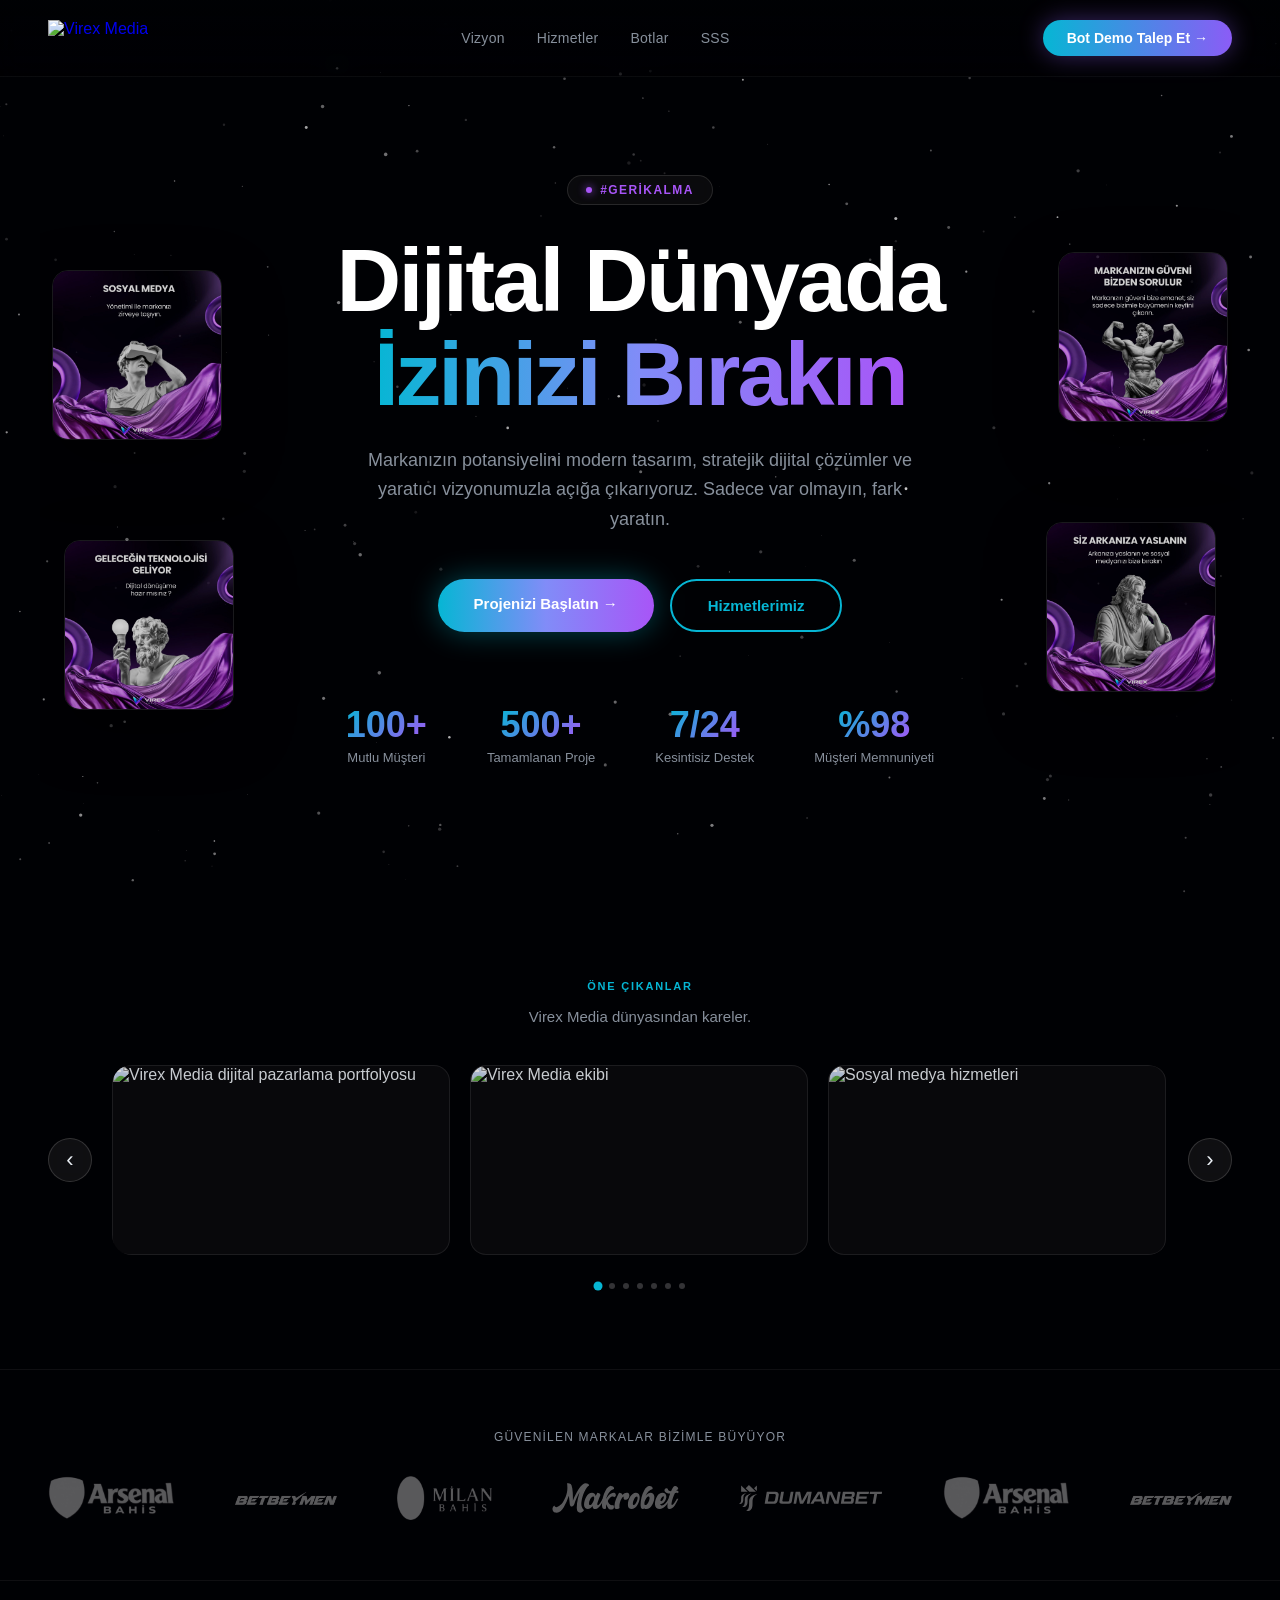
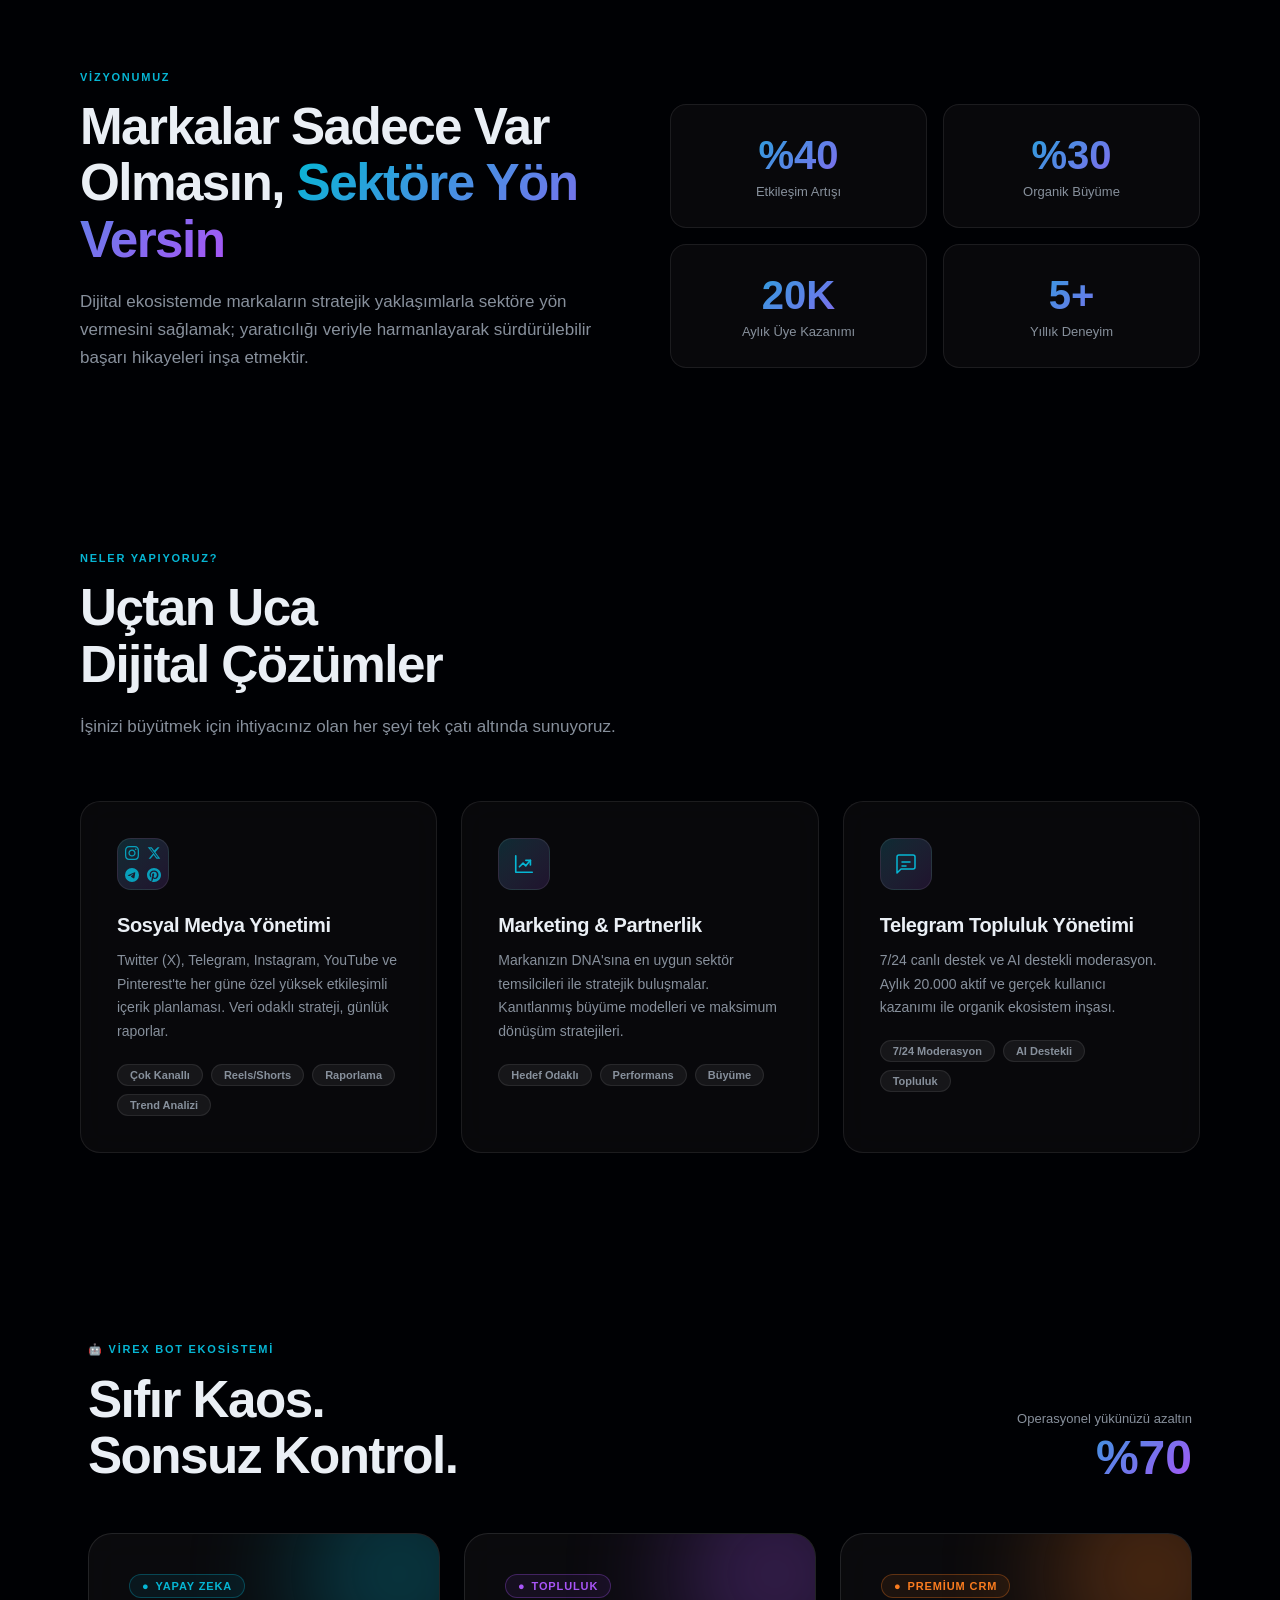
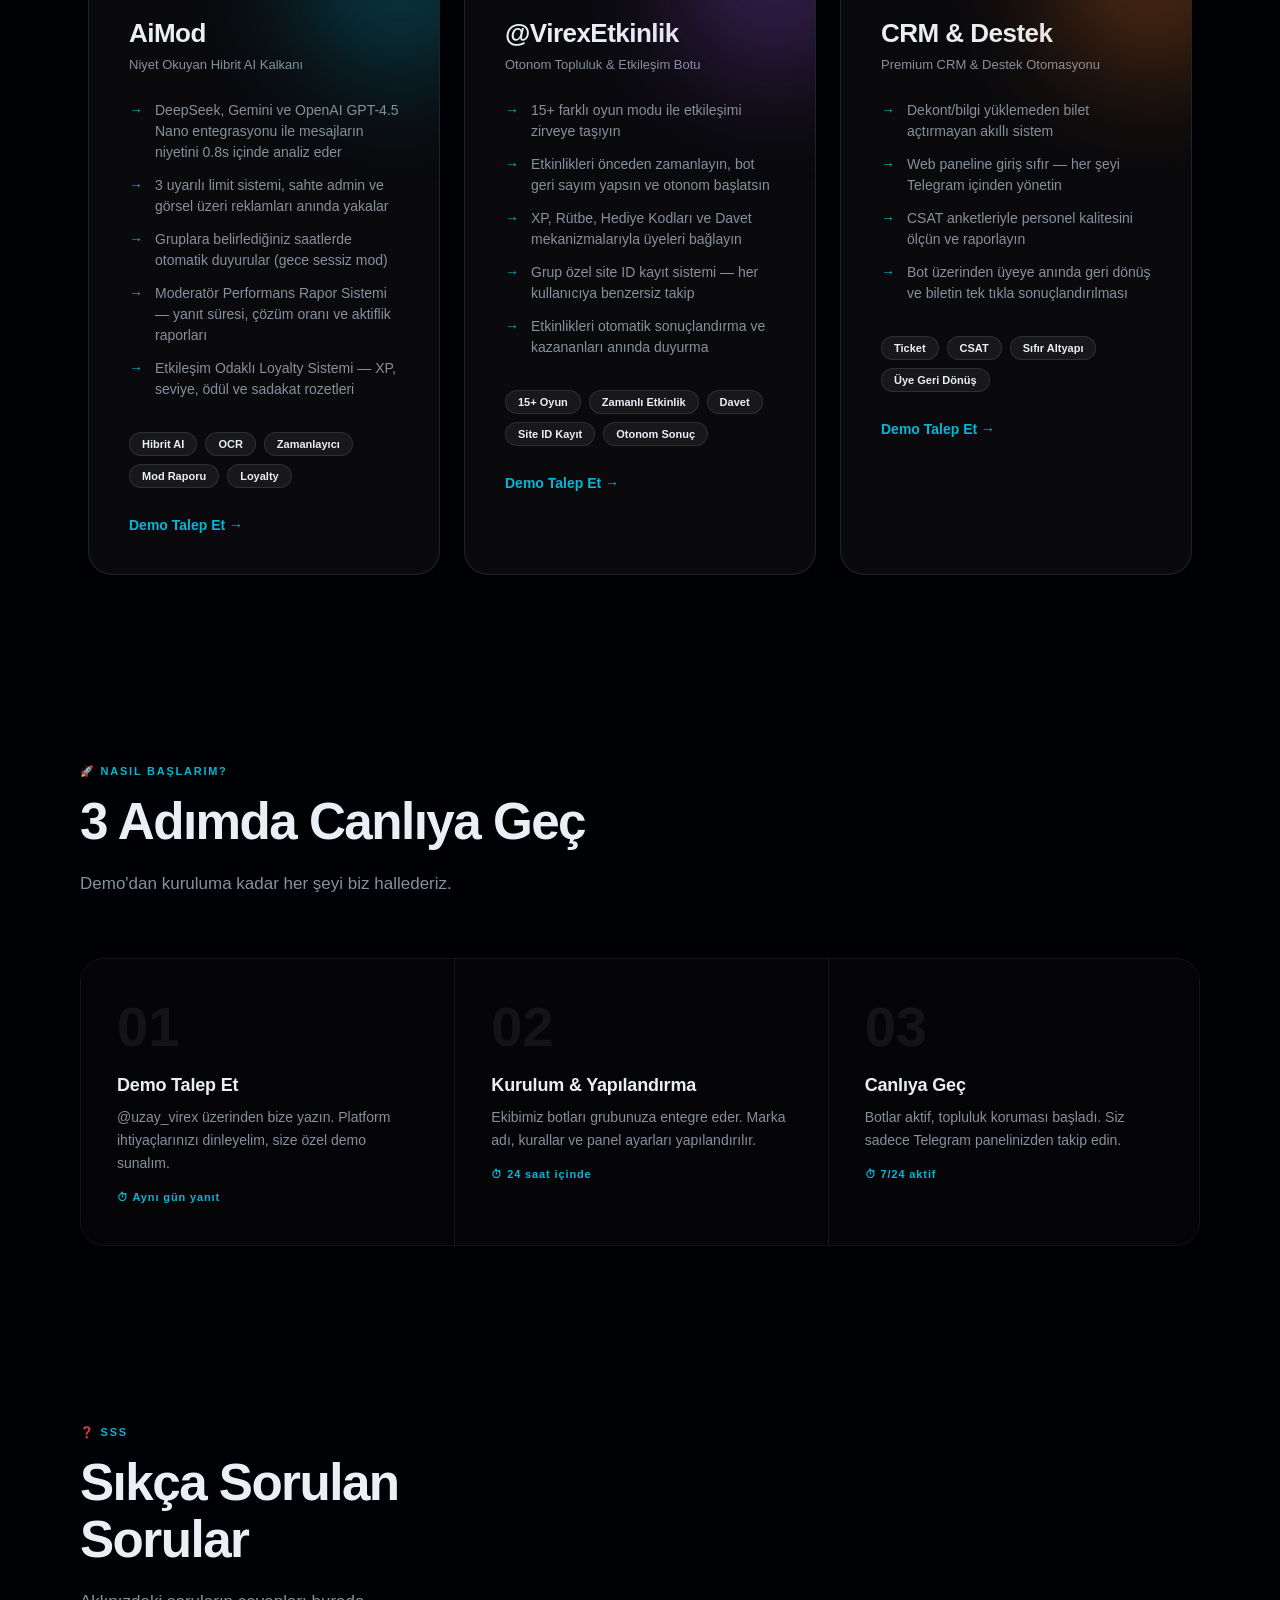
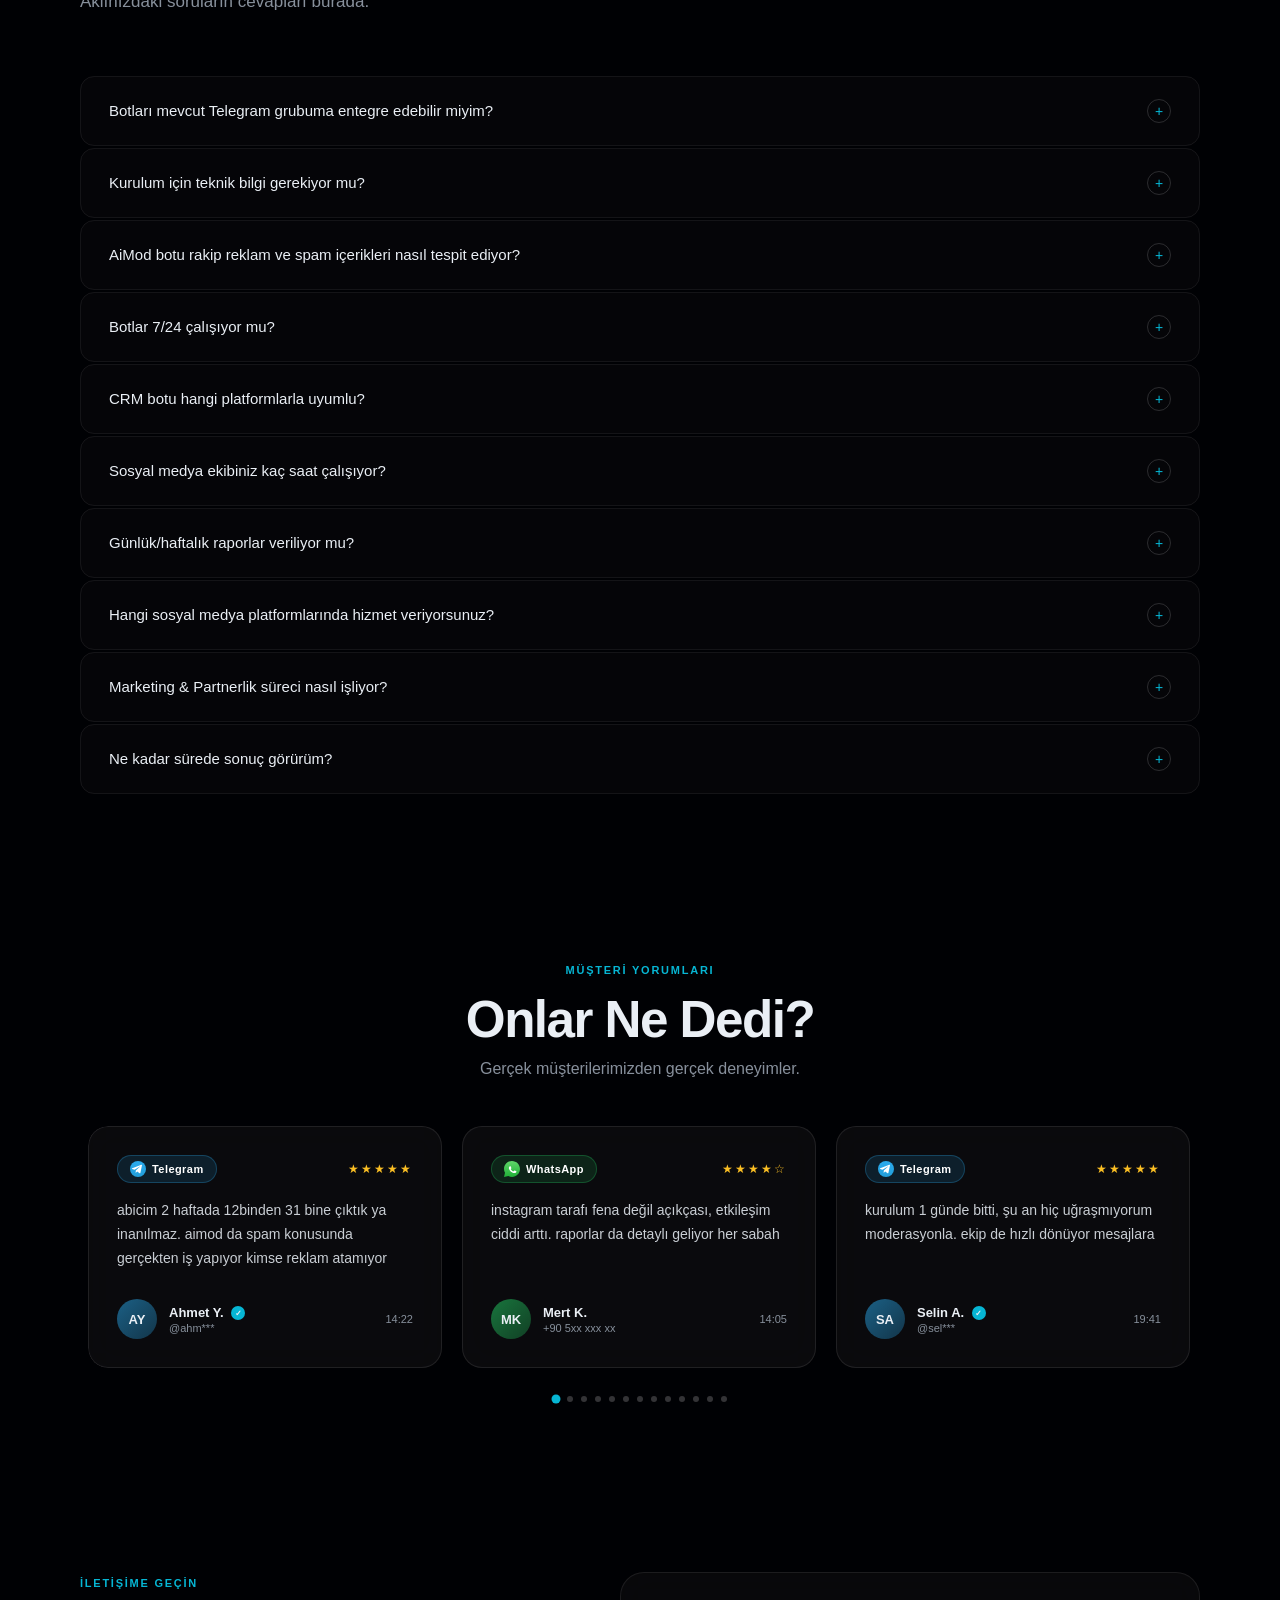
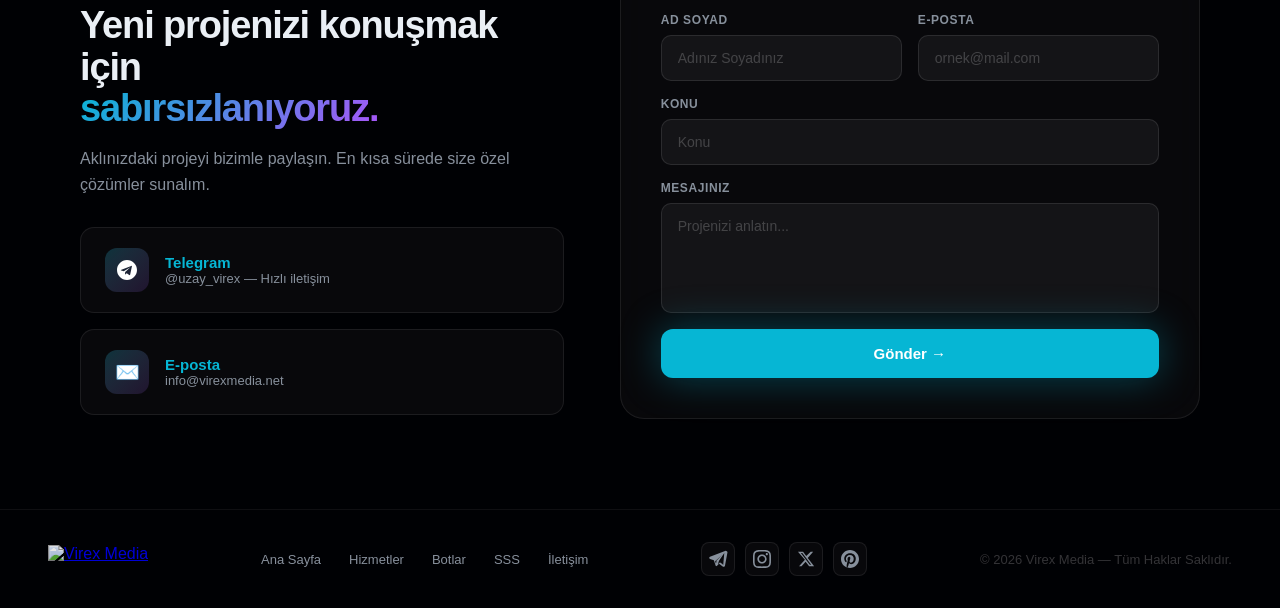
==== commit 338ed26c: "fix: referans ve iletişim slaytlarını güncelle - slide5 (Referanslarımız): ViaBahis, VertuBet, SlotS" ====
--- a/index.html
+++ b/index.html
@@ -1516,9 +1516,9 @@
           <div class="showcase-slide"><img src="https://virexmedia.net/images/slide2.jpg" alt="Virex Media ekibi"></div>
           <div class="showcase-slide"><img src="https://virexmedia.net/images/slide3.jpg" alt="Sosyal medya hizmetleri"></div>
           <div class="showcase-slide"><img src="https://virexmedia.net/images/slide4.jpg" alt="İş akışı ve proje süreci"></div>
-          <div class="showcase-slide"><img src="https://virexmedia.net/images/slide5.jpg" alt="Müşteri referansları"></div>
+          <div class="showcase-slide"><img src="https://virexmedia.net/images/slide5.jpg?v=2" alt="Müşteri referansları"></div>
           <div class="showcase-slide"><img src="https://virexmedia.net/images/slide6.jpg" alt="Neden Virex Media"></div>
-          <div class="showcase-slide"><img src="https://virexmedia.net/images/slide7.jpg" alt="İletişim bilgileri"></div>
+          <div class="showcase-slide"><img src="https://virexmedia.net/images/slide7.jpg?v=2" alt="İletişim bilgileri"></div>
         </div>
       </div>
       <button class="showcase-btn showcase-next" id="showcaseNext">›</button>
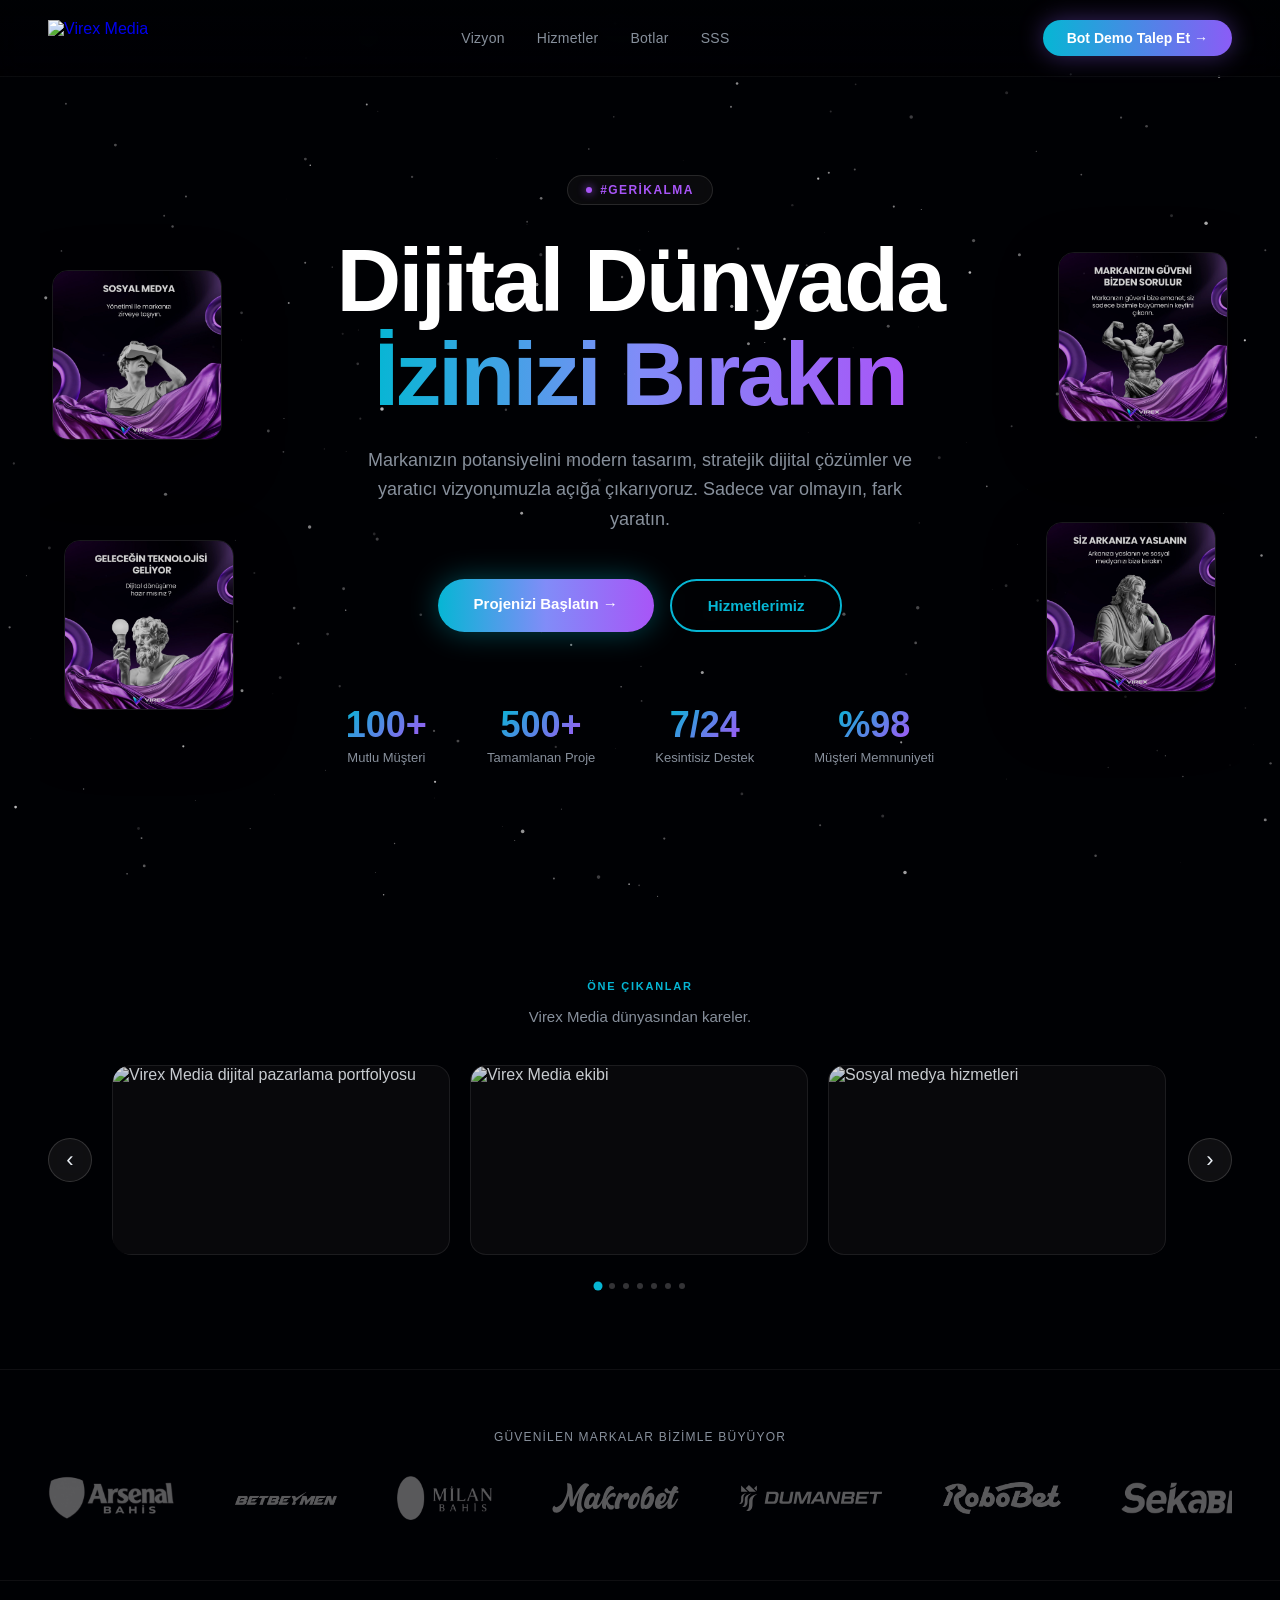
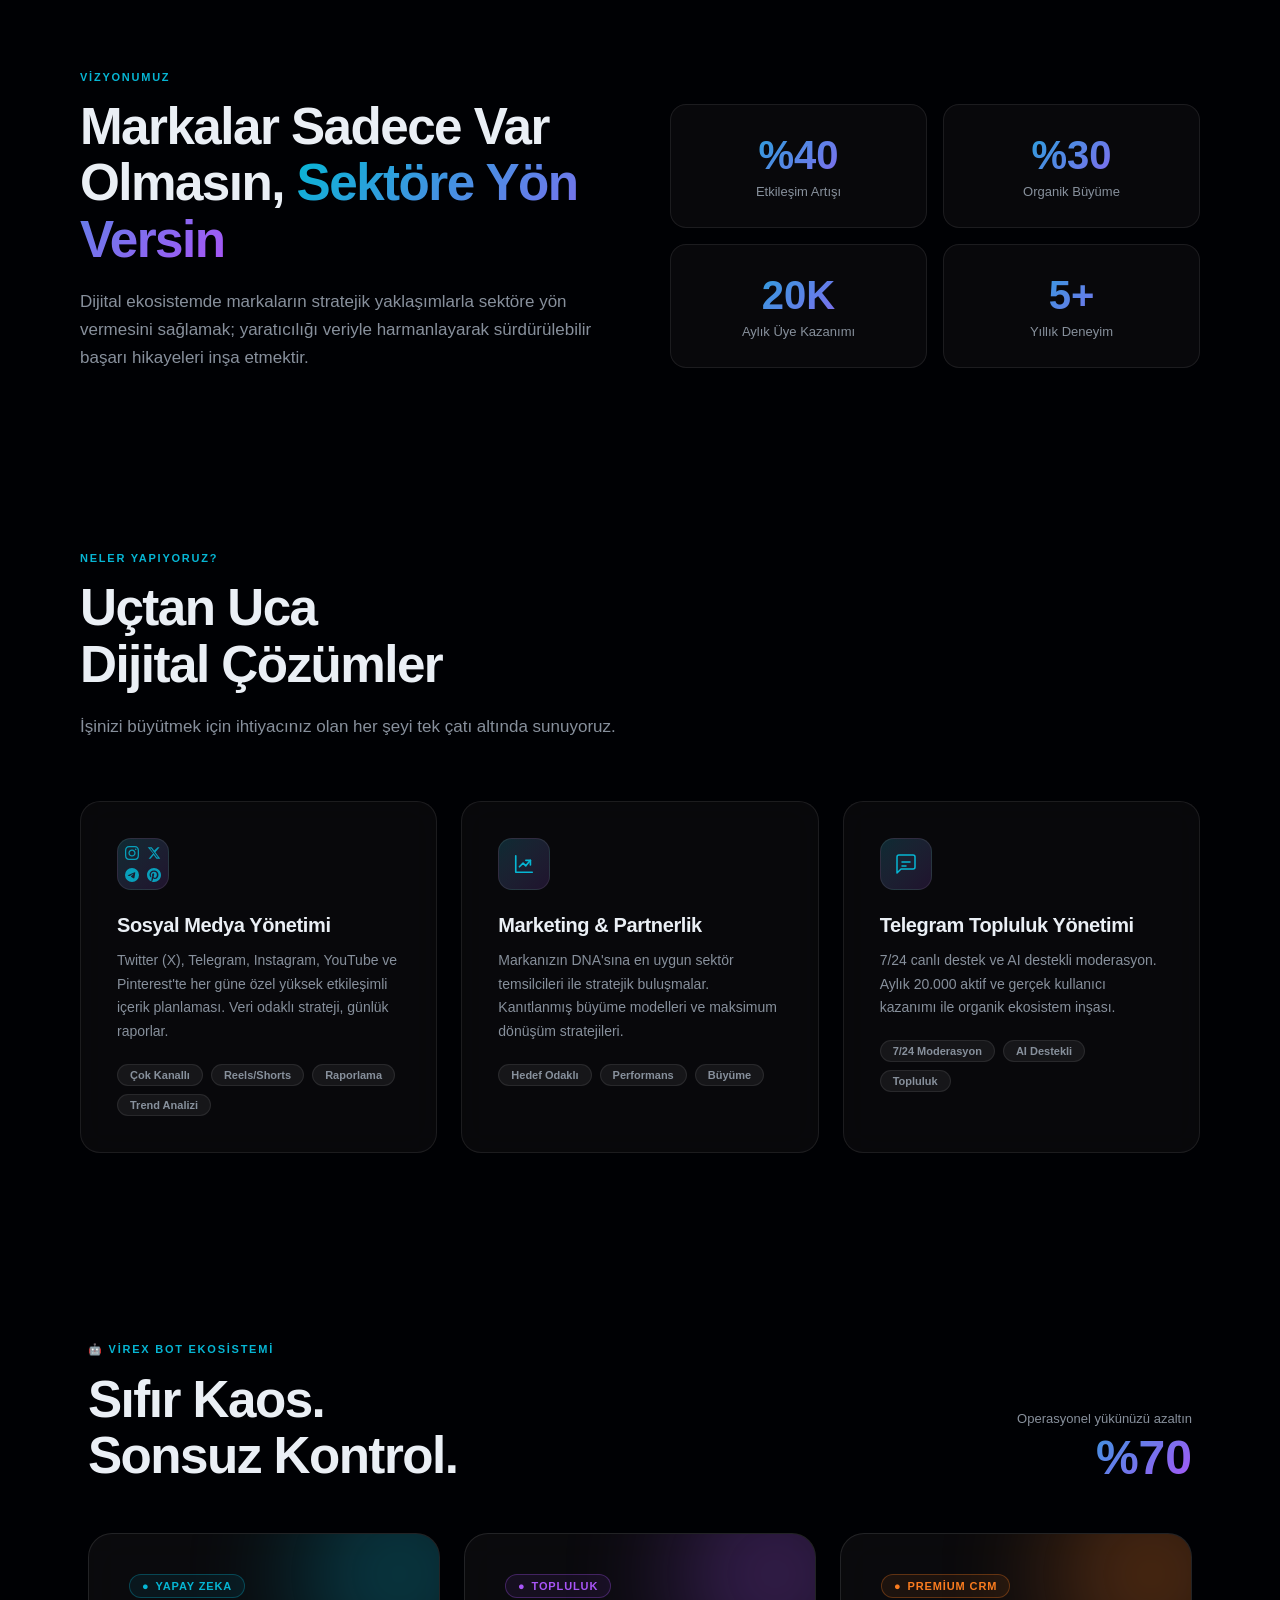
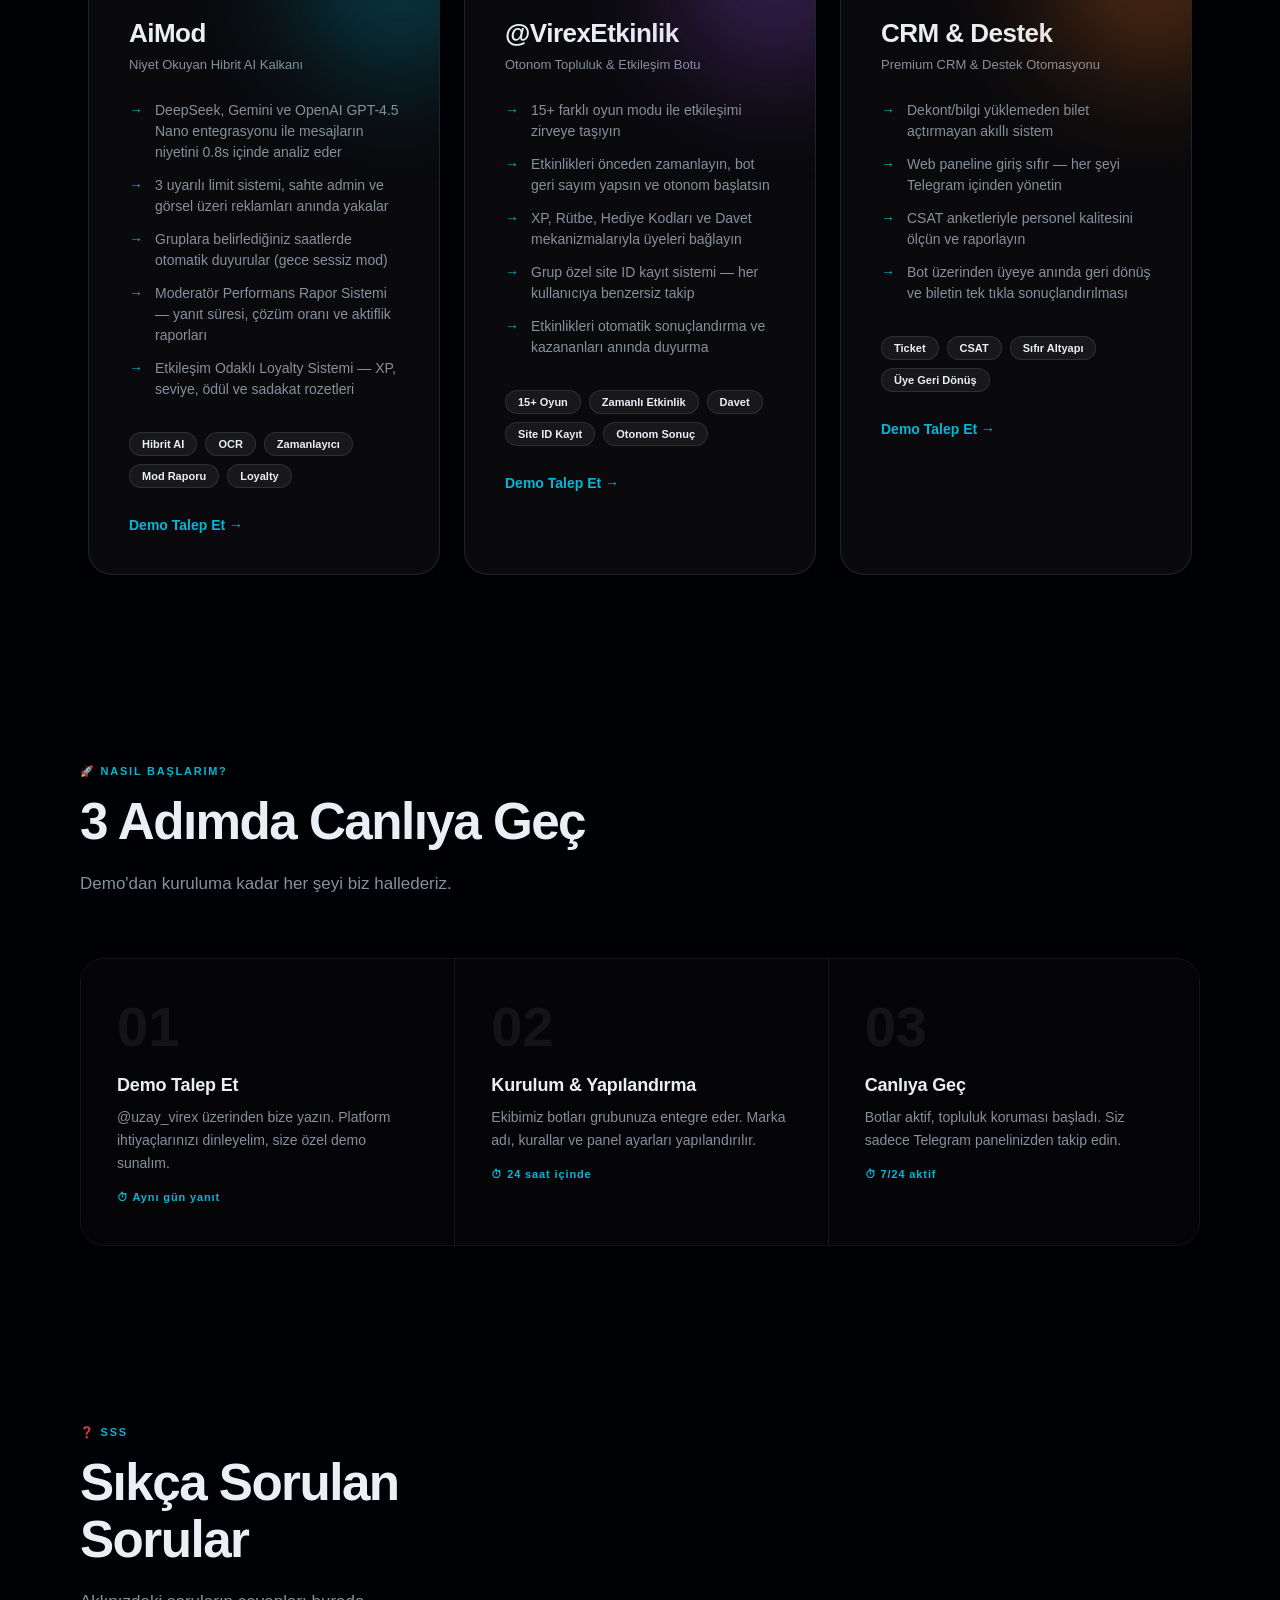
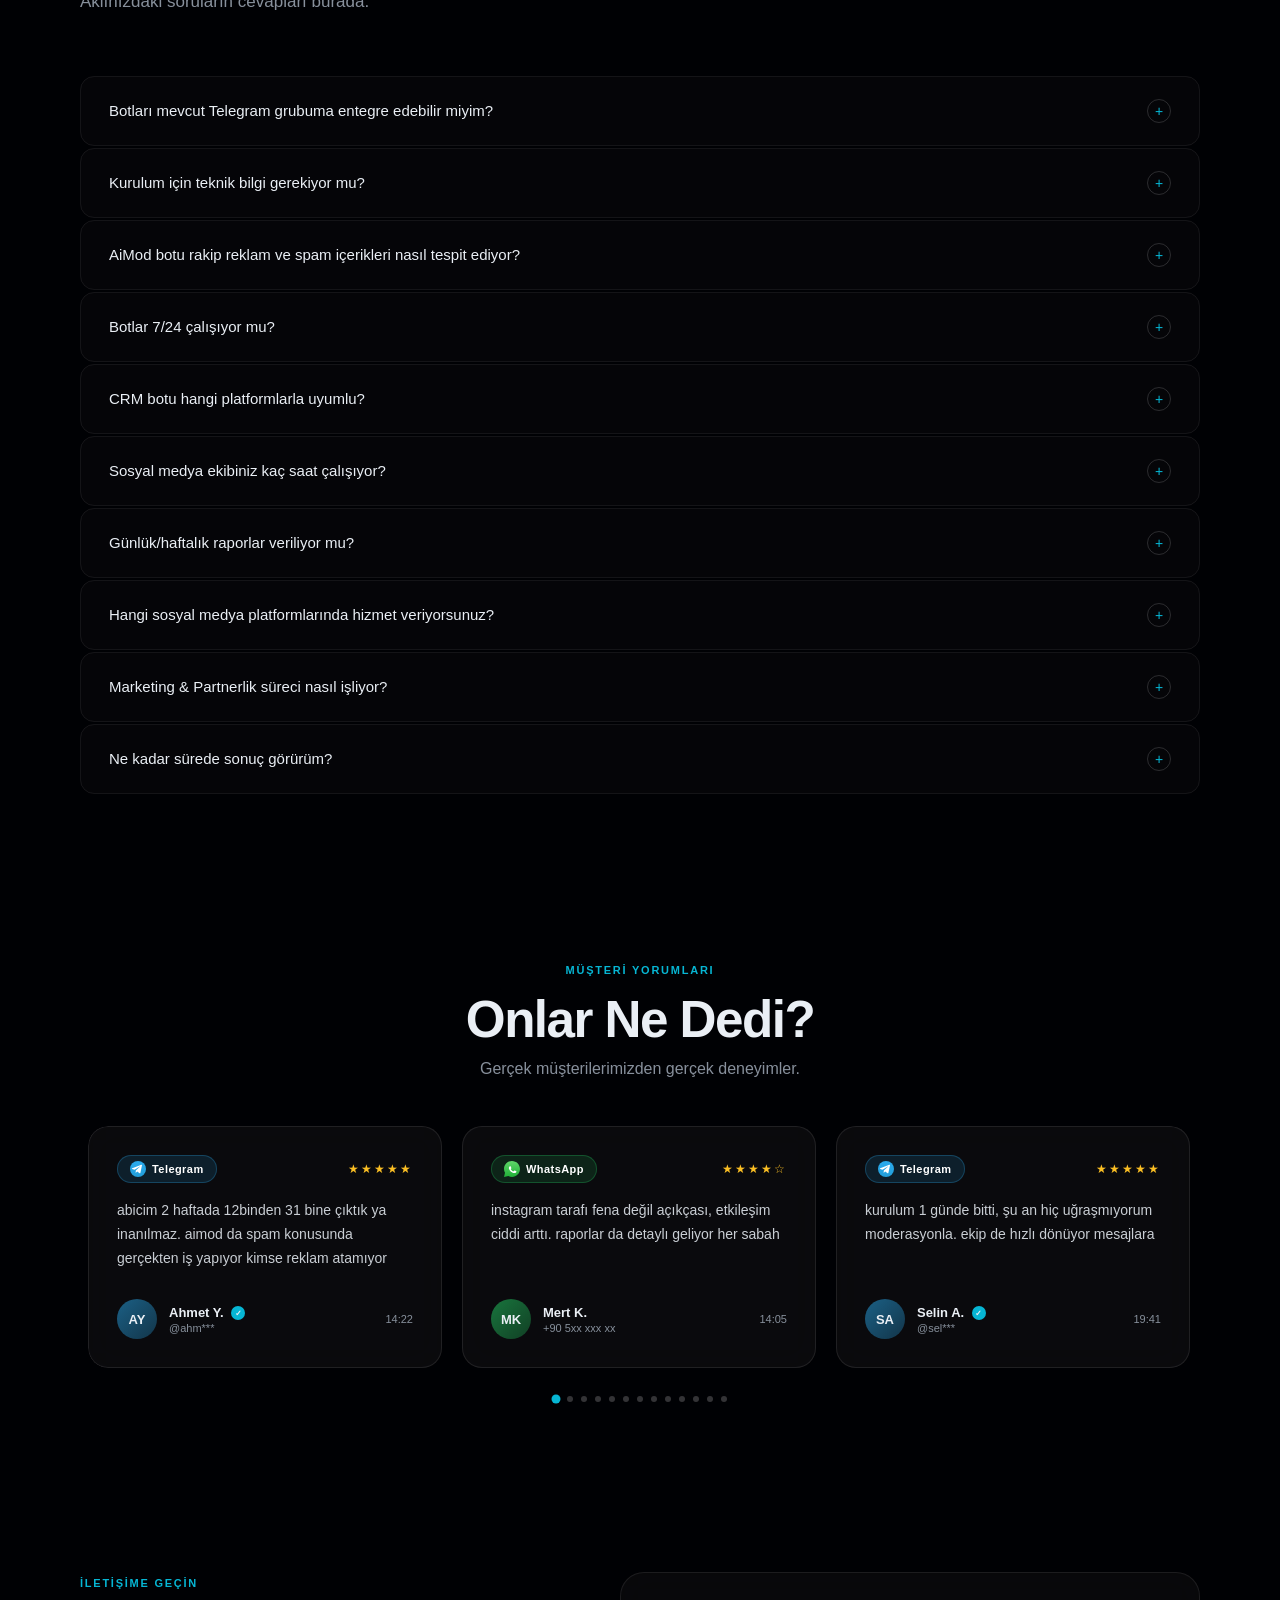
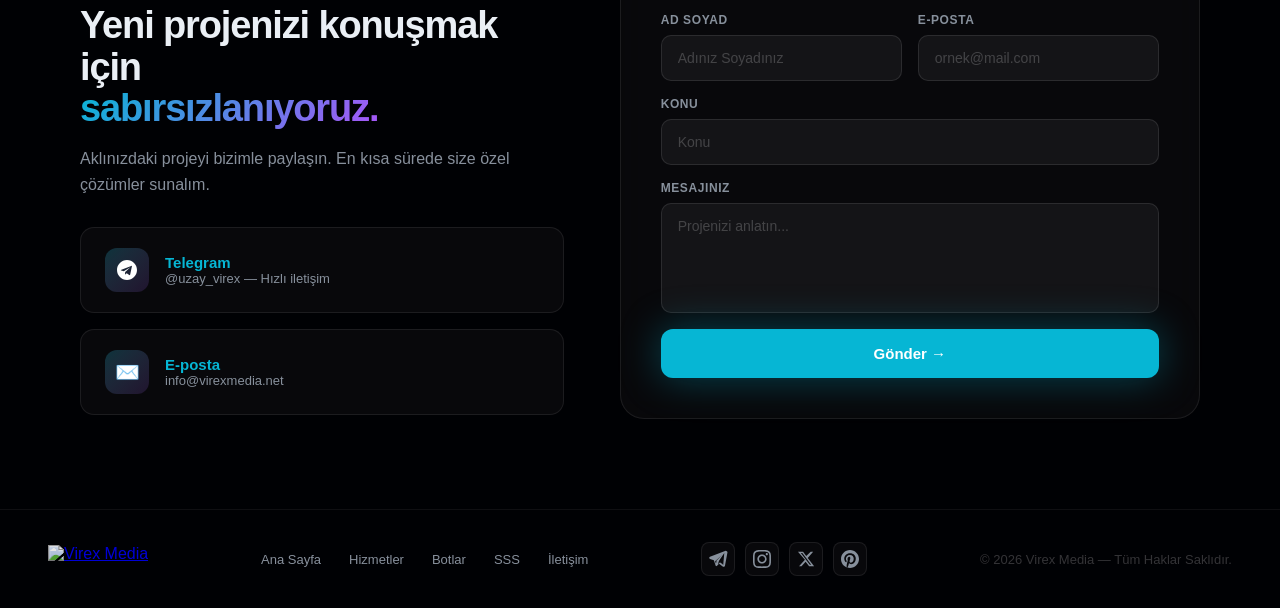
==== commit cb33c1f4: "feat: RoboBet, SekaBet ve NoraBahis'i logo şeridine geri ekle Logo dosyaları git geçmişinden (706d88" ====
--- a/index.html
+++ b/index.html
@@ -1541,6 +1541,9 @@
         <img src="images/logos/milanbahis.png" alt="MilanBahis" style="height:44px;">
         <img src="images/logos/makrobet.svg" alt="Makrobet" style="height:30px;">
         <img src="images/logos/dumanbet.svg" alt="Dumanbet" style="height:26px;">
+        <img src="images/logos/robobet.png" alt="RoboBet">
+        <img src="images/logos/sekabet.webp" alt="SekaBet">
+        <img src="images/logos/norabahis.png" alt="NoraBahis">
       </div>
     </div>
   </div>
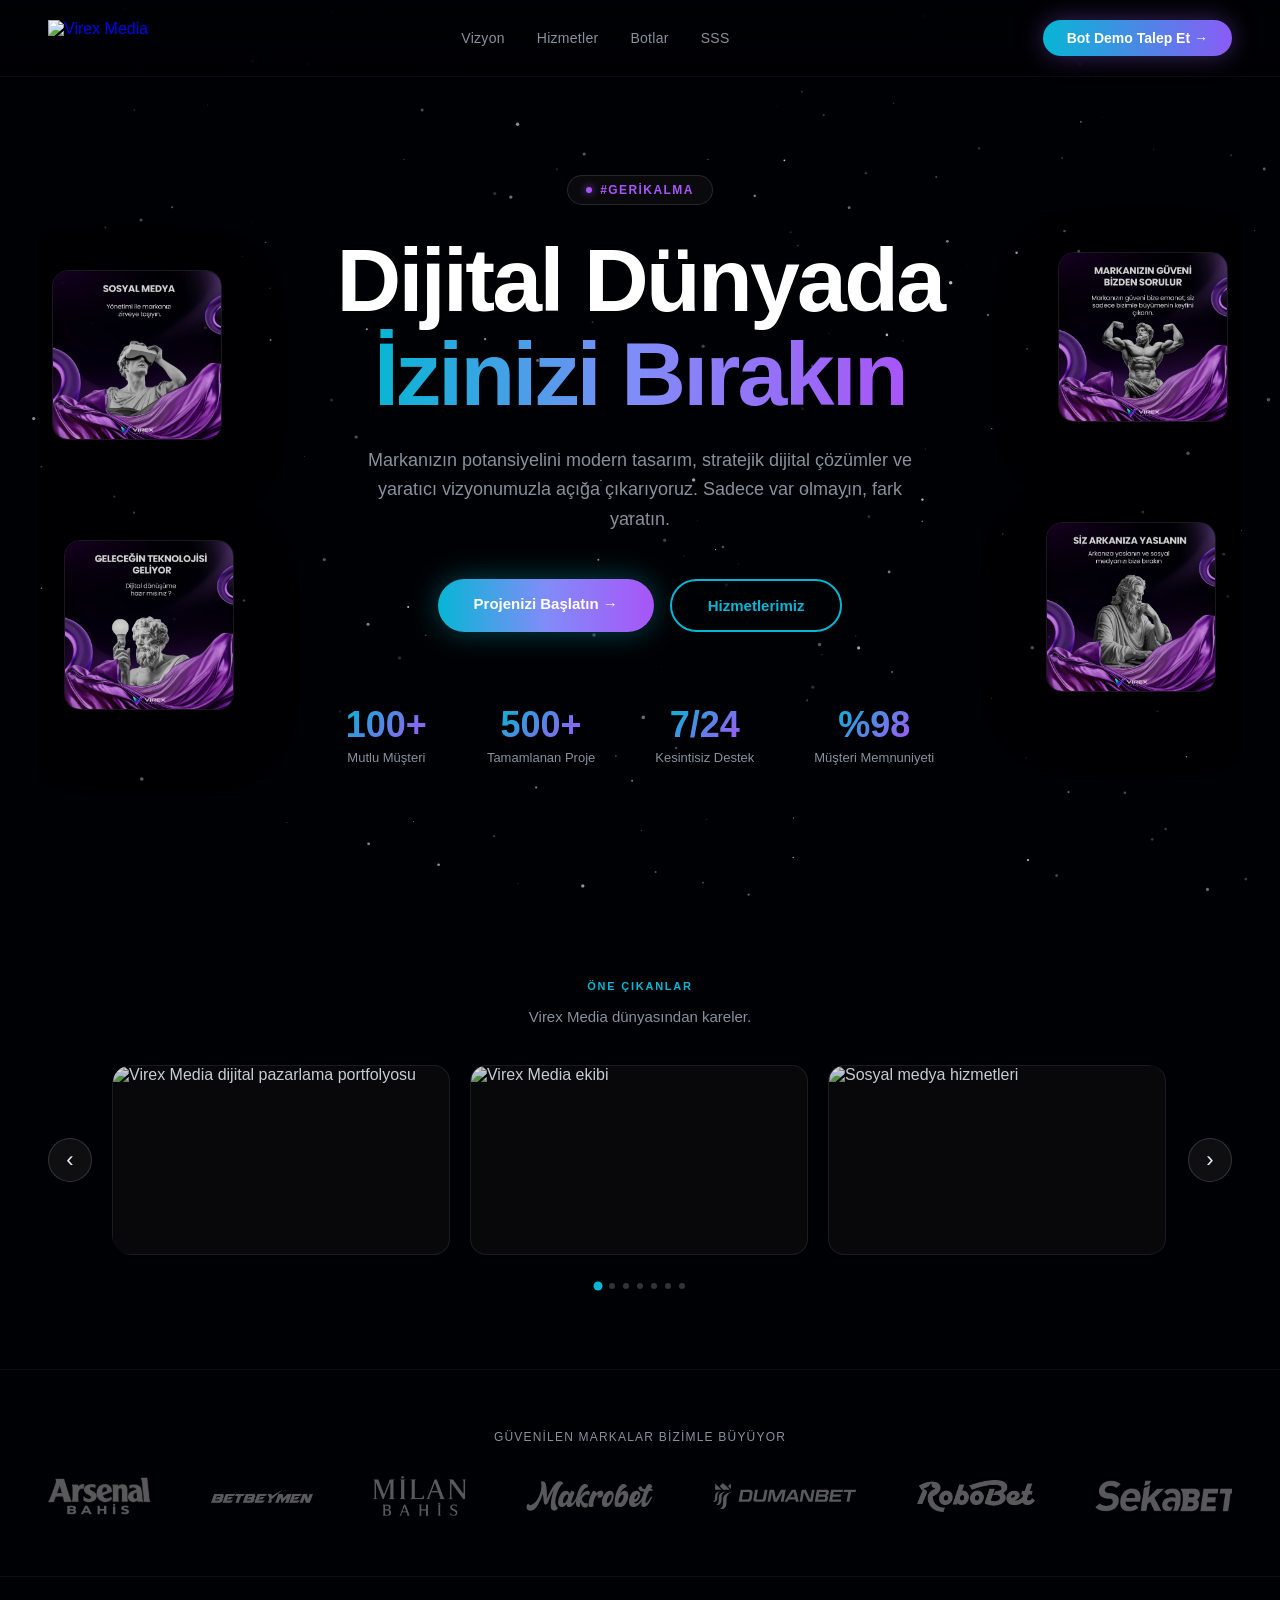
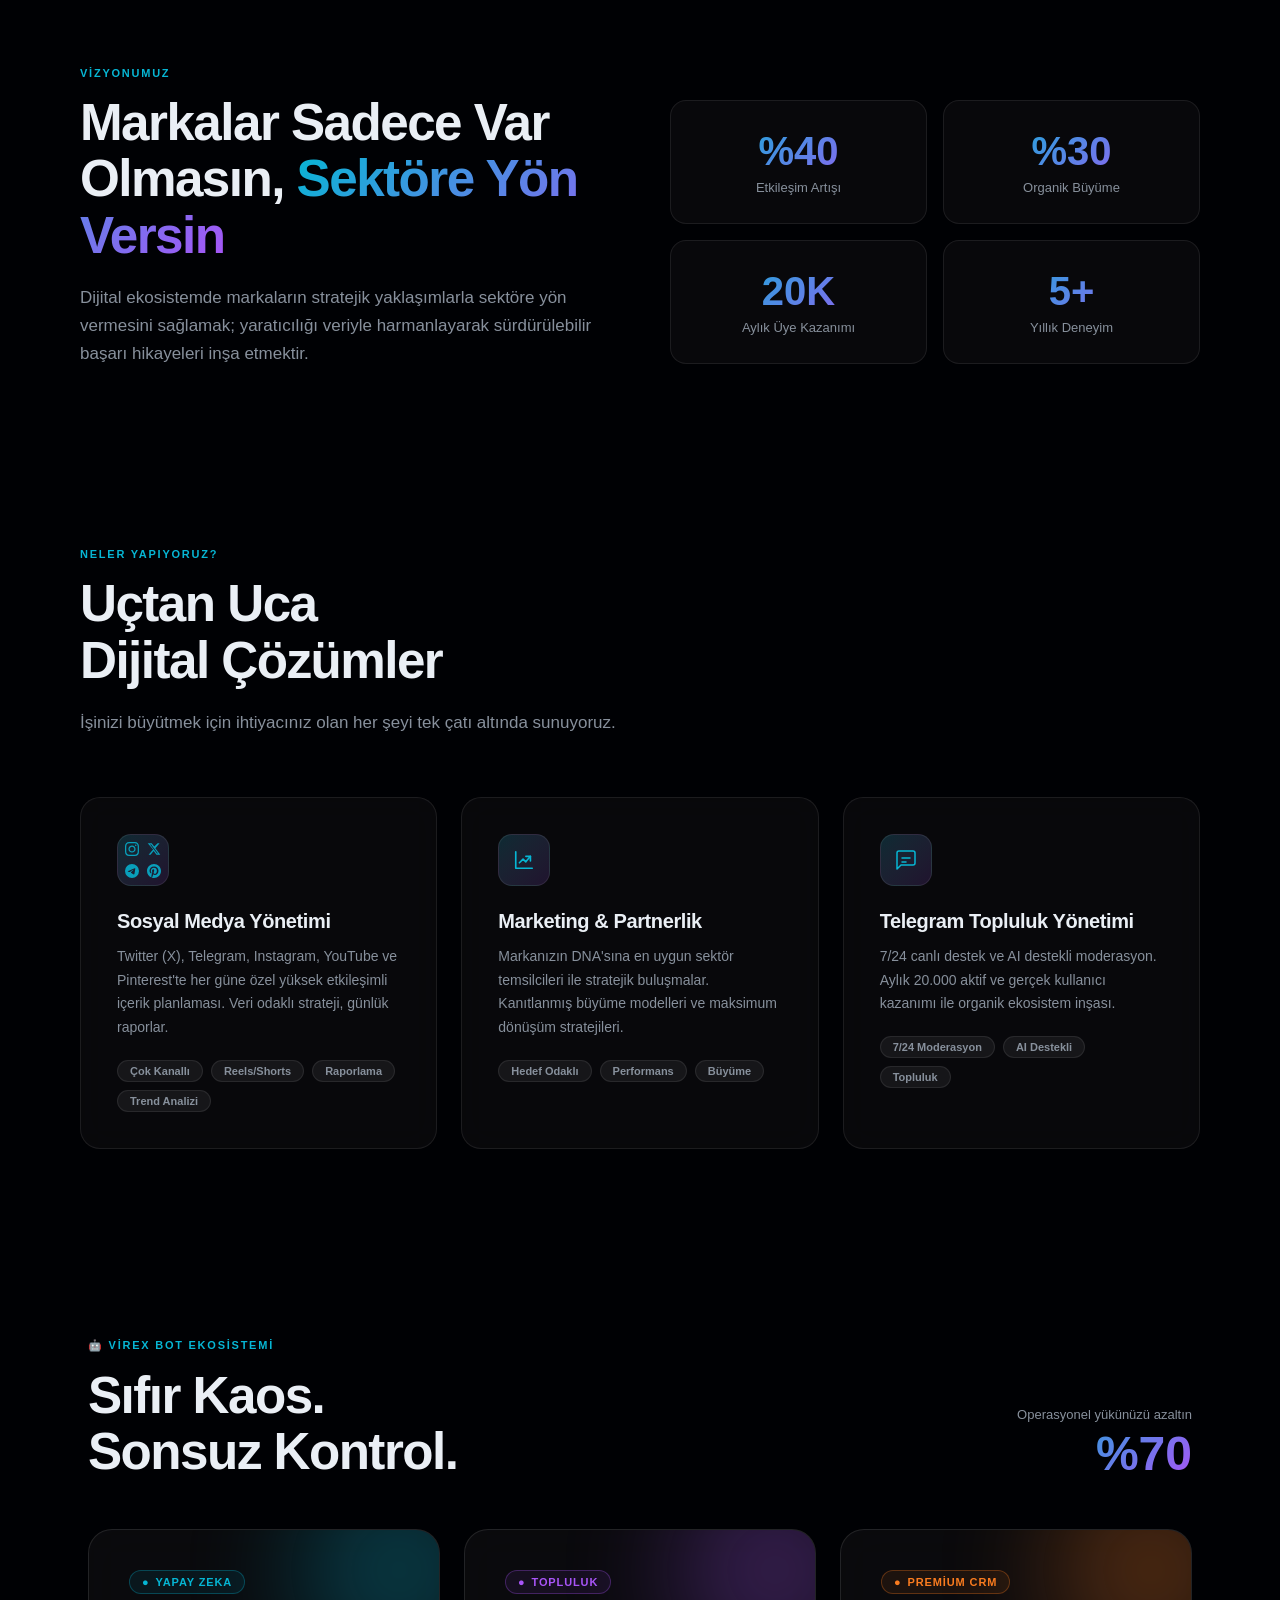
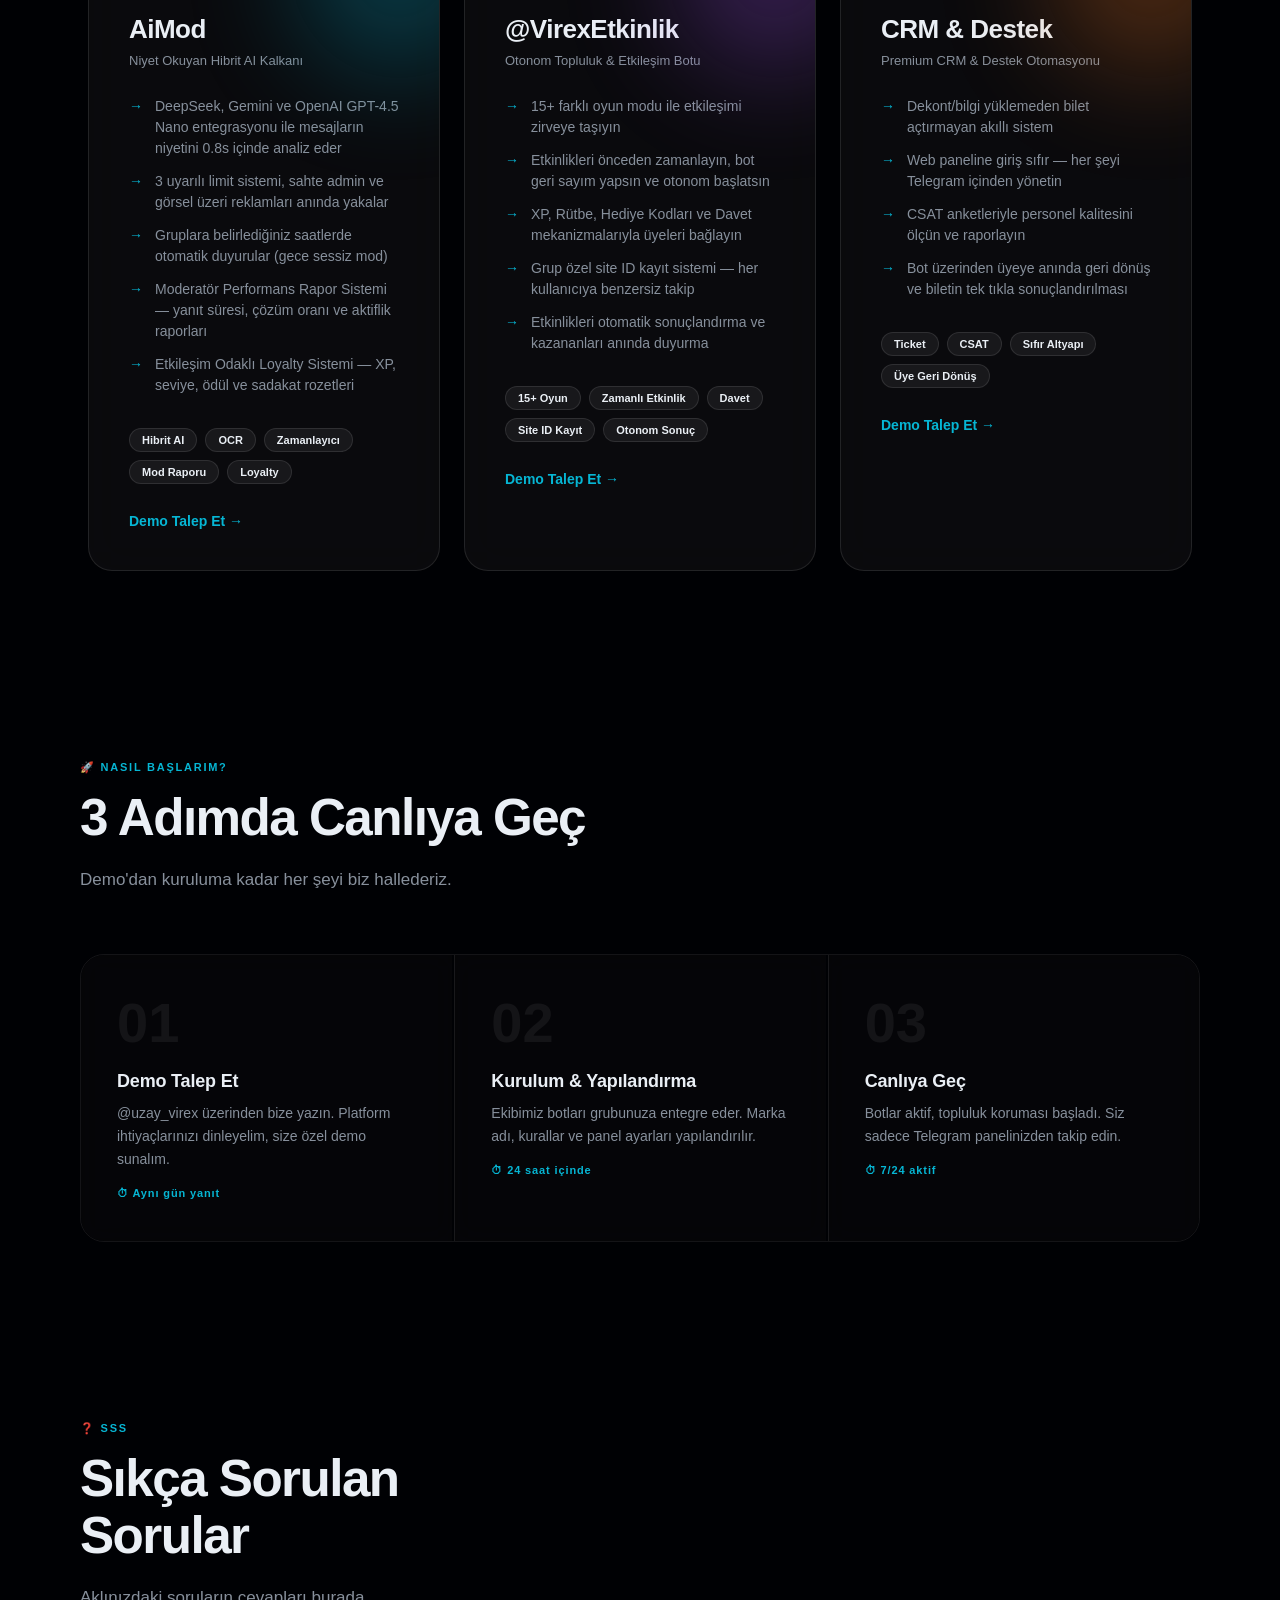
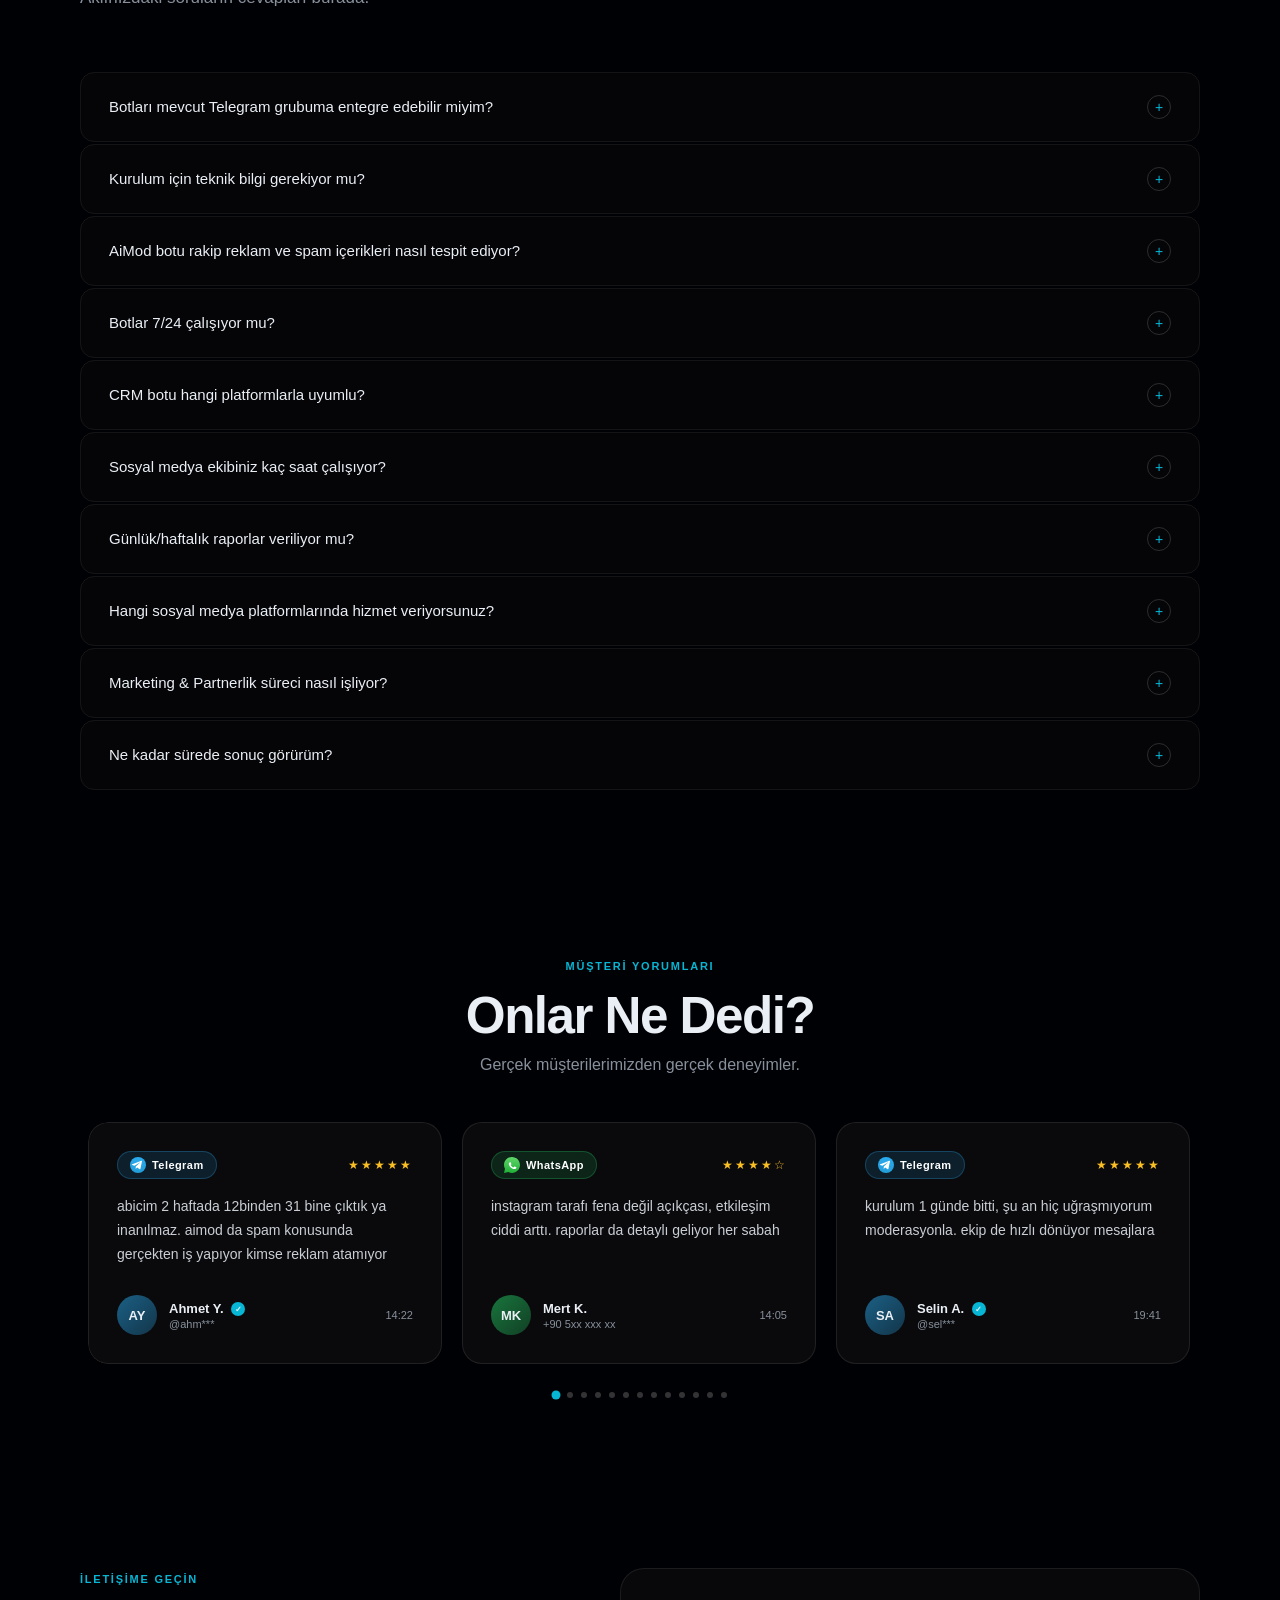
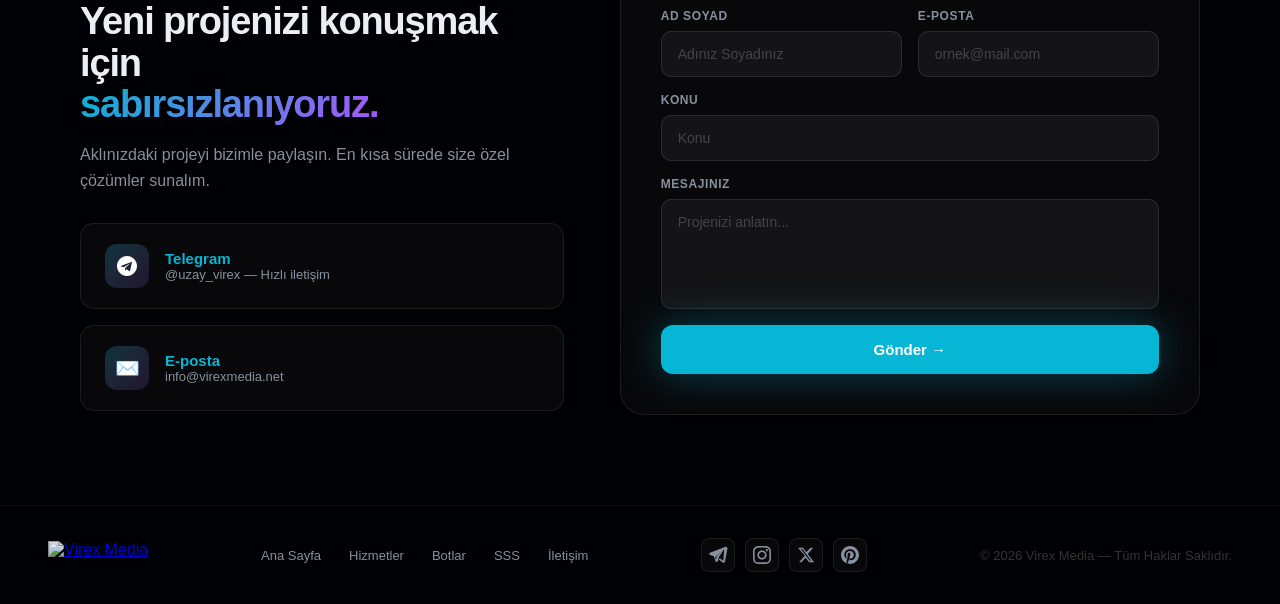
==== commit 87eaabee: "fix: ArsenalBahis ve MilanBahis logolarından kulüp armalarını kırp Arsenal FC ve AC Milan armaları m" ====
--- a/index.html
+++ b/index.html
@@ -1516,7 +1516,7 @@
           <div class="showcase-slide"><img src="https://virexmedia.net/images/slide2.jpg" alt="Virex Media ekibi"></div>
           <div class="showcase-slide"><img src="https://virexmedia.net/images/slide3.jpg" alt="Sosyal medya hizmetleri"></div>
           <div class="showcase-slide"><img src="https://virexmedia.net/images/slide4.jpg" alt="İş akışı ve proje süreci"></div>
-          <div class="showcase-slide"><img src="https://virexmedia.net/images/slide5.jpg?v=2" alt="Müşteri referansları"></div>
+          <div class="showcase-slide"><img src="https://virexmedia.net/images/slide5.jpg?v=3" alt="Müşteri referansları"></div>
           <div class="showcase-slide"><img src="https://virexmedia.net/images/slide6.jpg" alt="Neden Virex Media"></div>
           <div class="showcase-slide"><img src="https://virexmedia.net/images/slide7.jpg?v=2" alt="İletişim bilgileri"></div>
         </div>
@@ -1536,9 +1536,9 @@
     <p class="logos-label">Güvenilen Markalar Bizimle Büyüyor</p>
     <div class="logos-track-wrap">
       <div class="logos-track" id="logosTrack">
-        <img src="images/logos/arsenalbahis.png" alt="ArsenalBahis" style="height:44px;">
+        <img src="images/logos/arsenalbahis.png" alt="ArsenalBahis" style="height:38px;">
         <img src="images/logos/betbeymen.png" alt="Betbeymen" style="height:34px;">
-        <img src="images/logos/milanbahis.png" alt="MilanBahis" style="height:44px;">
+        <img src="images/logos/milanbahis.png" alt="MilanBahis" style="height:40px;">
         <img src="images/logos/makrobet.svg" alt="Makrobet" style="height:30px;">
         <img src="images/logos/dumanbet.svg" alt="Dumanbet" style="height:26px;">
         <img src="images/logos/robobet.png" alt="RoboBet">
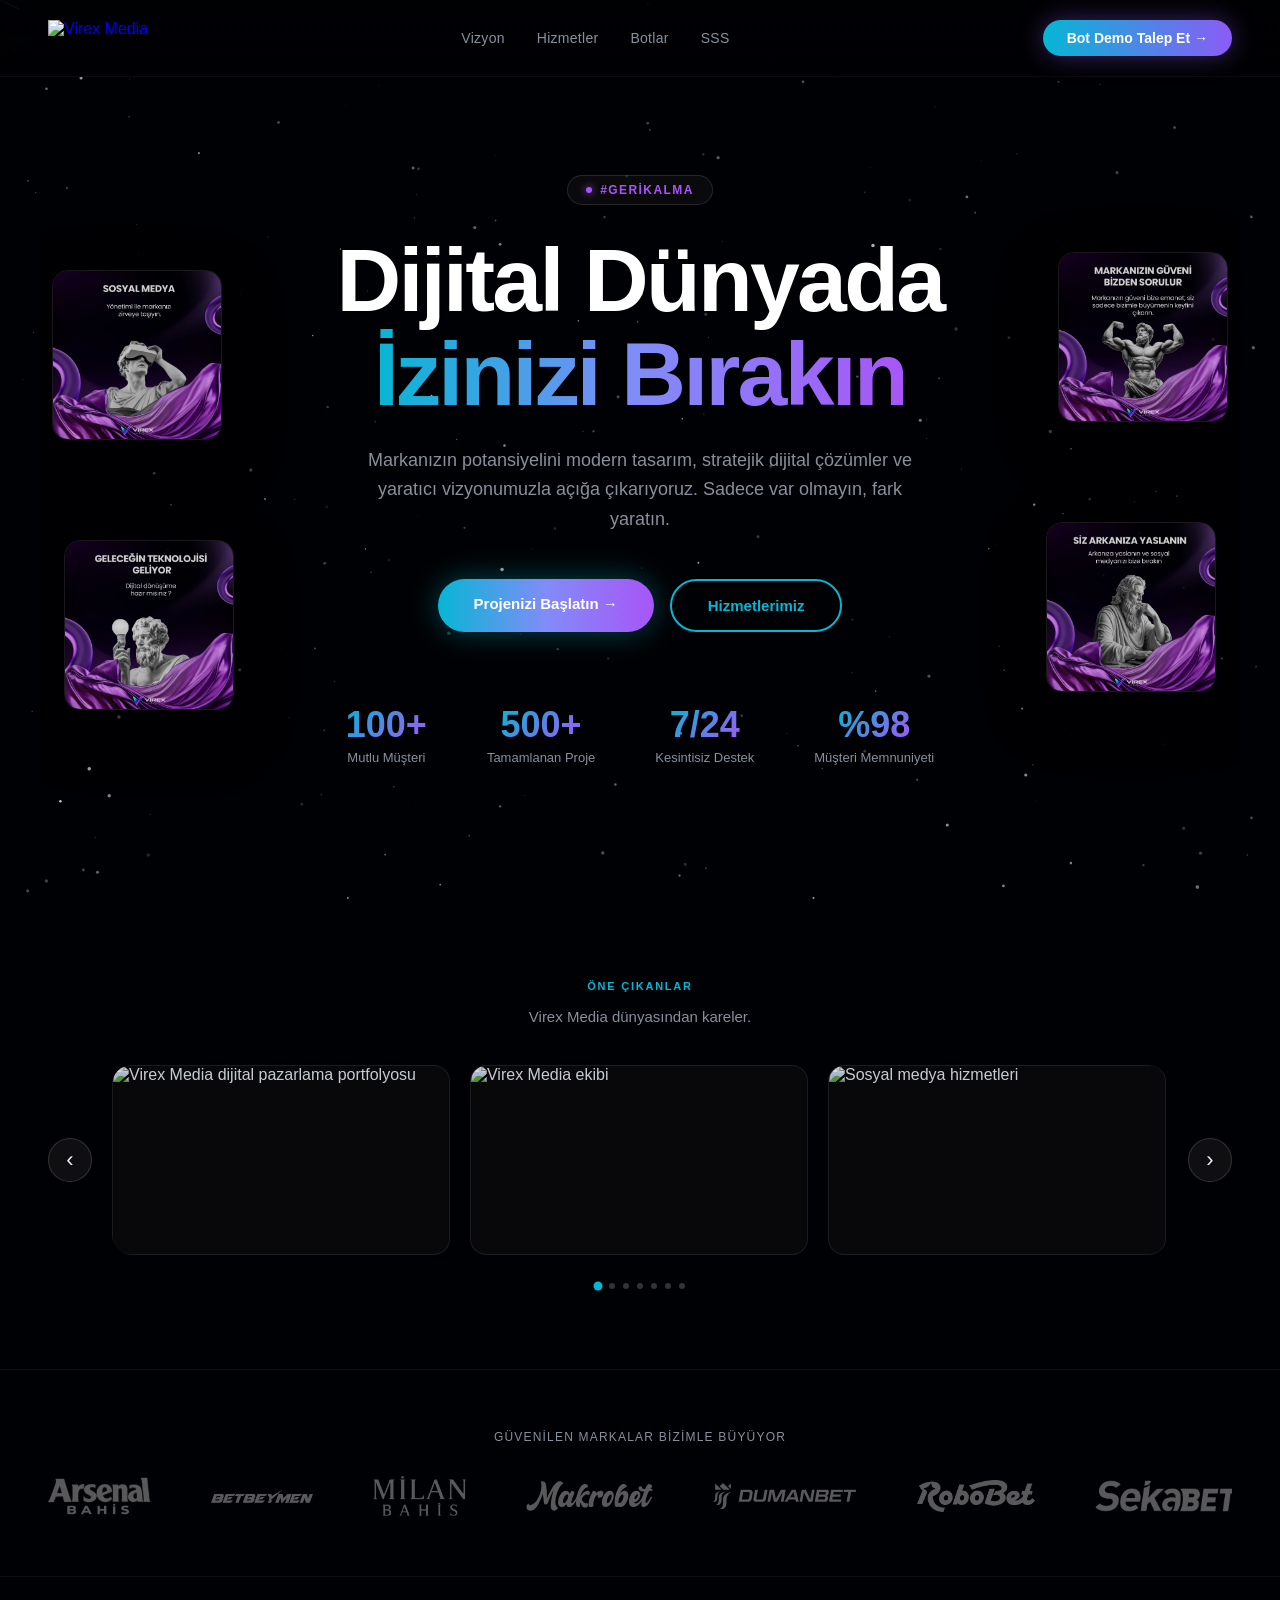
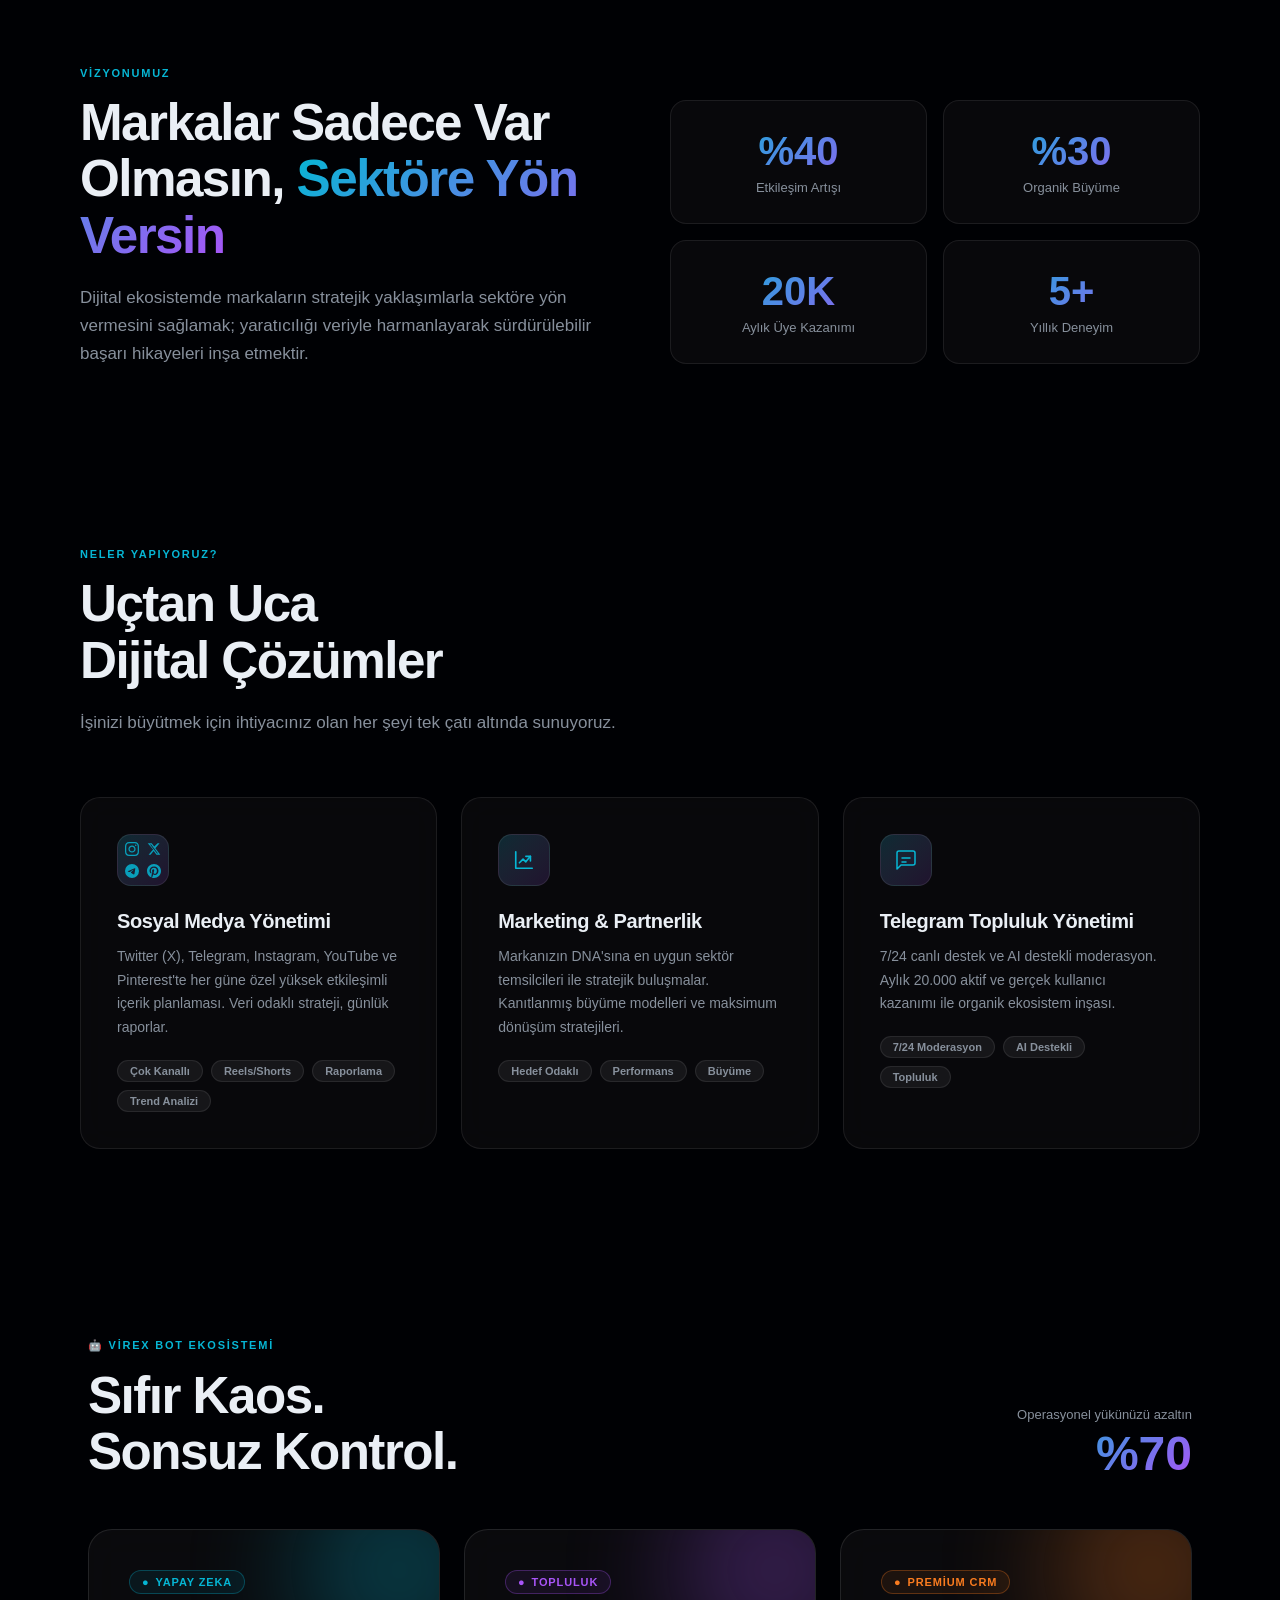
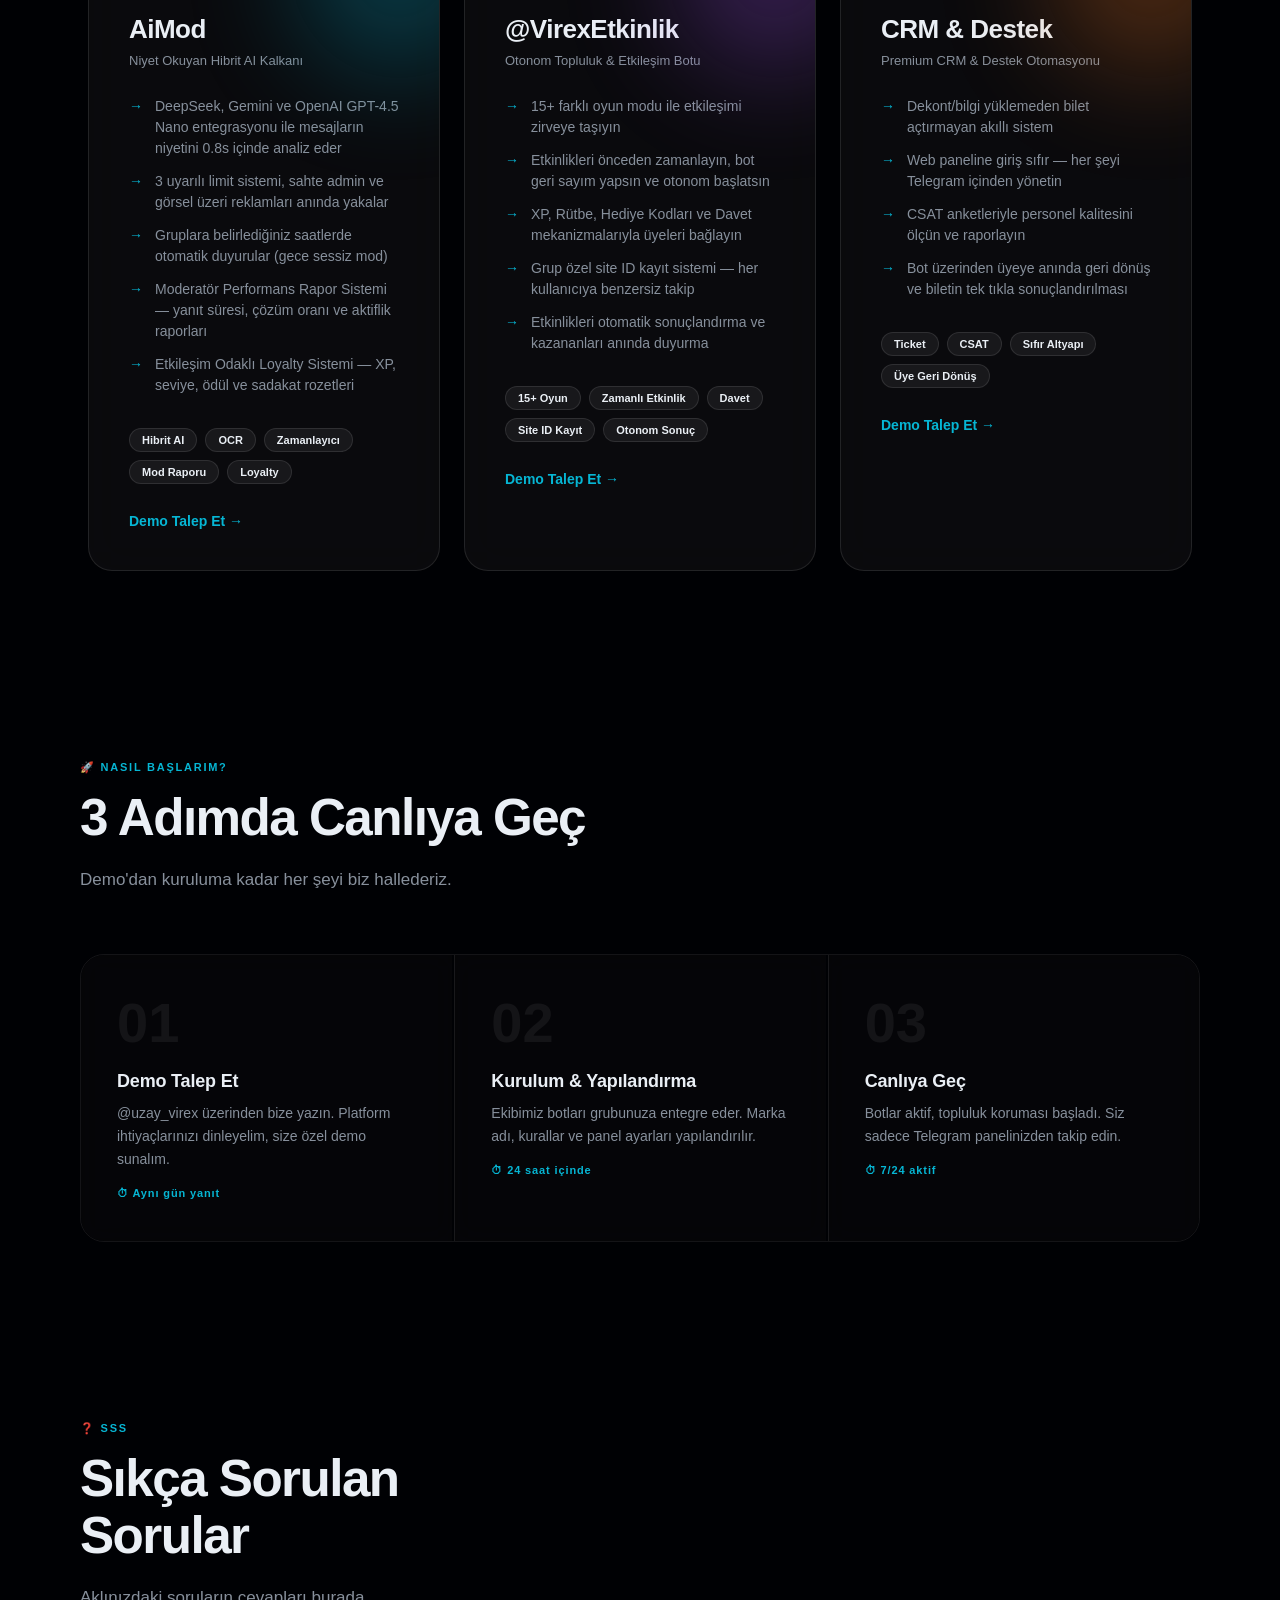
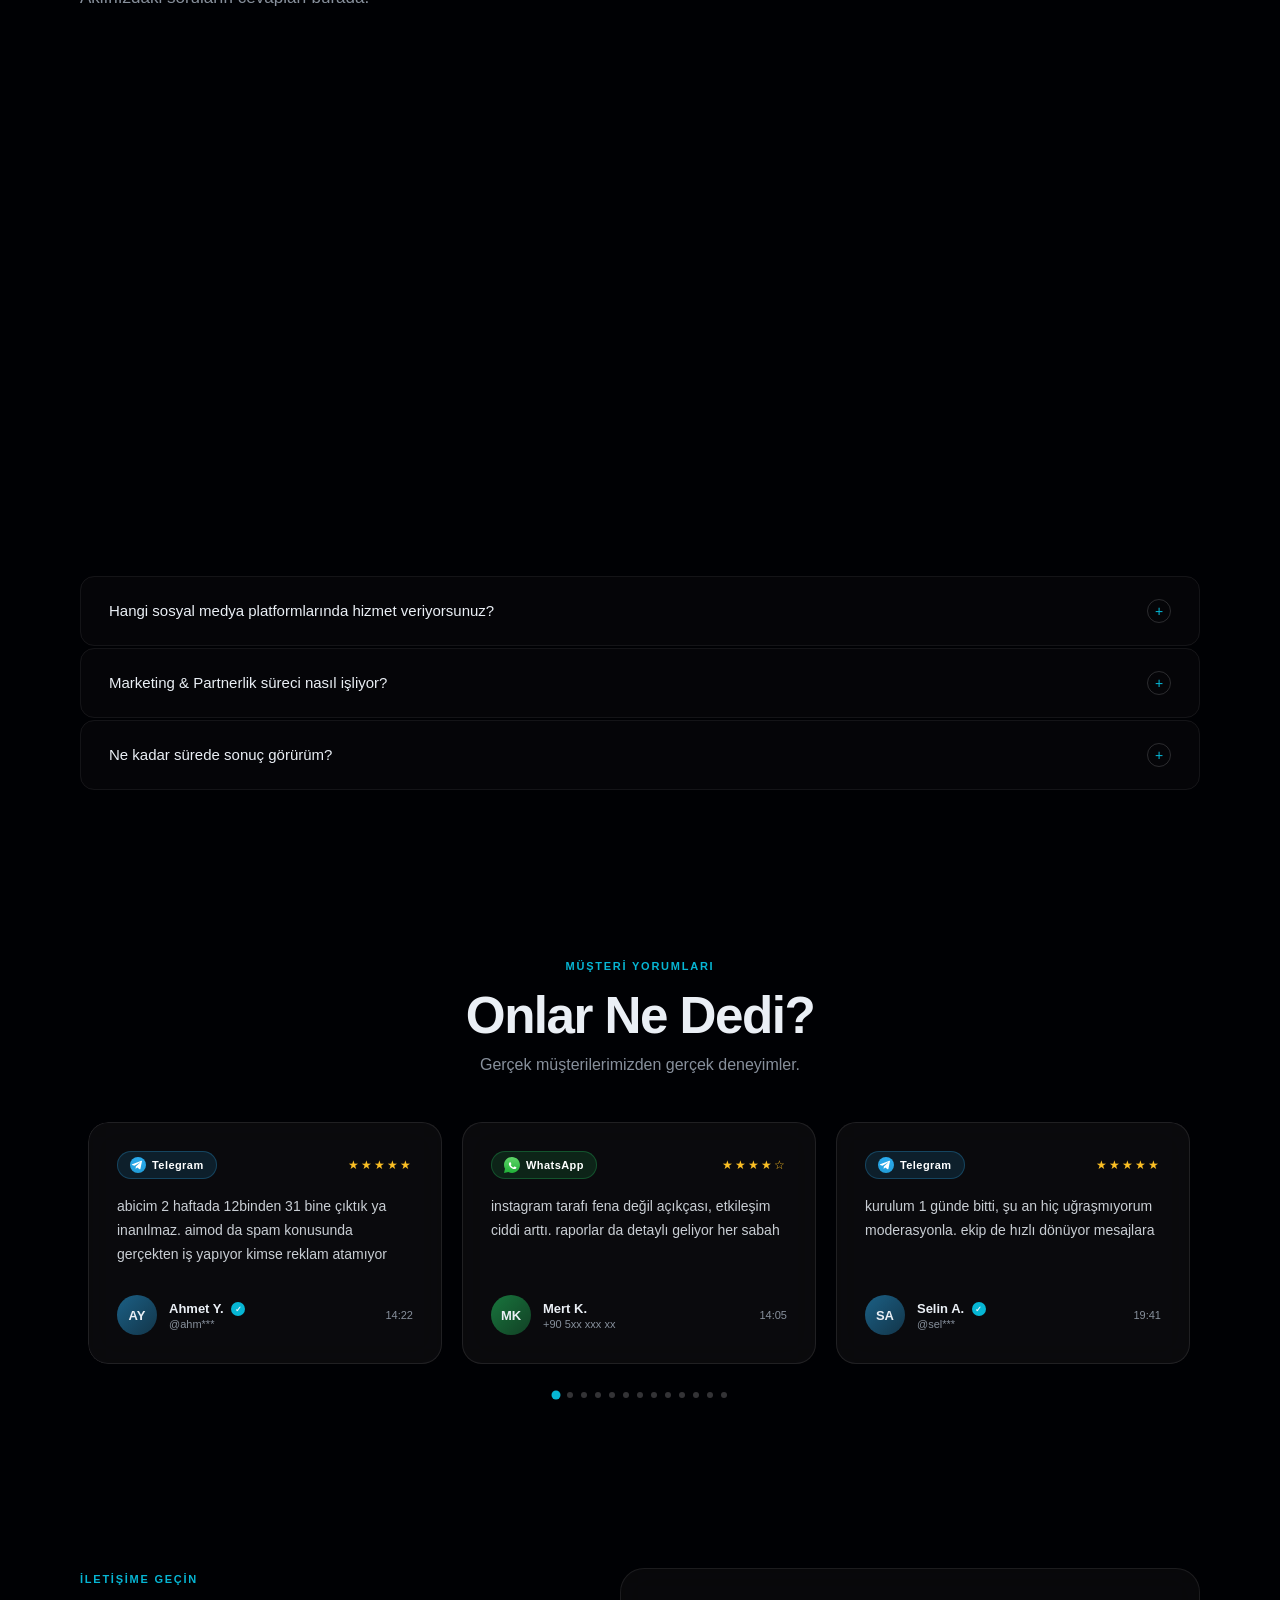
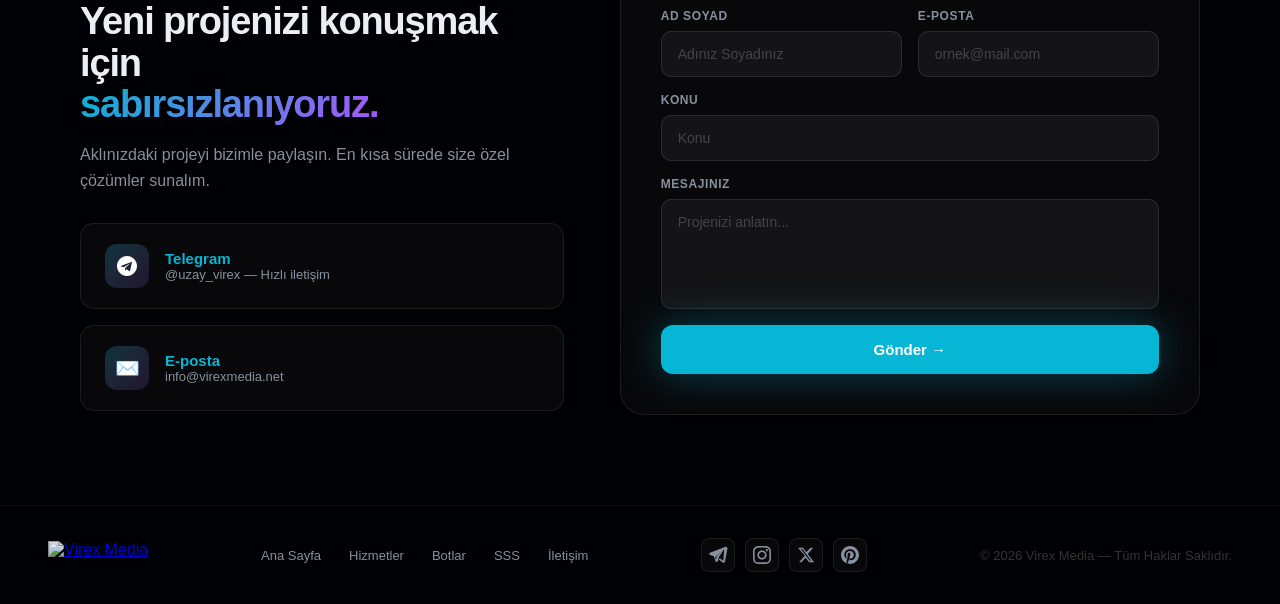
==== commit 8bd7cc1f: "style: MilanBahis logosunda "MİLAN" yazısını kırmızı yap "MİLAN" satırı, logonun kendi arma kırmızıs" ====
--- a/index.html
+++ b/index.html
@@ -1516,7 +1516,7 @@
           <div class="showcase-slide"><img src="https://virexmedia.net/images/slide2.jpg" alt="Virex Media ekibi"></div>
           <div class="showcase-slide"><img src="https://virexmedia.net/images/slide3.jpg" alt="Sosyal medya hizmetleri"></div>
           <div class="showcase-slide"><img src="https://virexmedia.net/images/slide4.jpg" alt="İş akışı ve proje süreci"></div>
-          <div class="showcase-slide"><img src="https://virexmedia.net/images/slide5.jpg?v=3" alt="Müşteri referansları"></div>
+          <div class="showcase-slide"><img src="https://virexmedia.net/images/slide5.jpg?v=4" alt="Müşteri referansları"></div>
           <div class="showcase-slide"><img src="https://virexmedia.net/images/slide6.jpg" alt="Neden Virex Media"></div>
           <div class="showcase-slide"><img src="https://virexmedia.net/images/slide7.jpg?v=2" alt="İletişim bilgileri"></div>
         </div>
@@ -1538,7 +1538,7 @@
       <div class="logos-track" id="logosTrack">
         <img src="images/logos/arsenalbahis.png" alt="ArsenalBahis" style="height:38px;">
         <img src="images/logos/betbeymen.png" alt="Betbeymen" style="height:34px;">
-        <img src="images/logos/milanbahis.png" alt="MilanBahis" style="height:40px;">
+        <img src="images/logos/milanbahis.png?v=2" alt="MilanBahis" style="height:40px;">
         <img src="images/logos/makrobet.svg" alt="Makrobet" style="height:30px;">
         <img src="images/logos/dumanbet.svg" alt="Dumanbet" style="height:26px;">
         <img src="images/logos/robobet.png" alt="RoboBet">
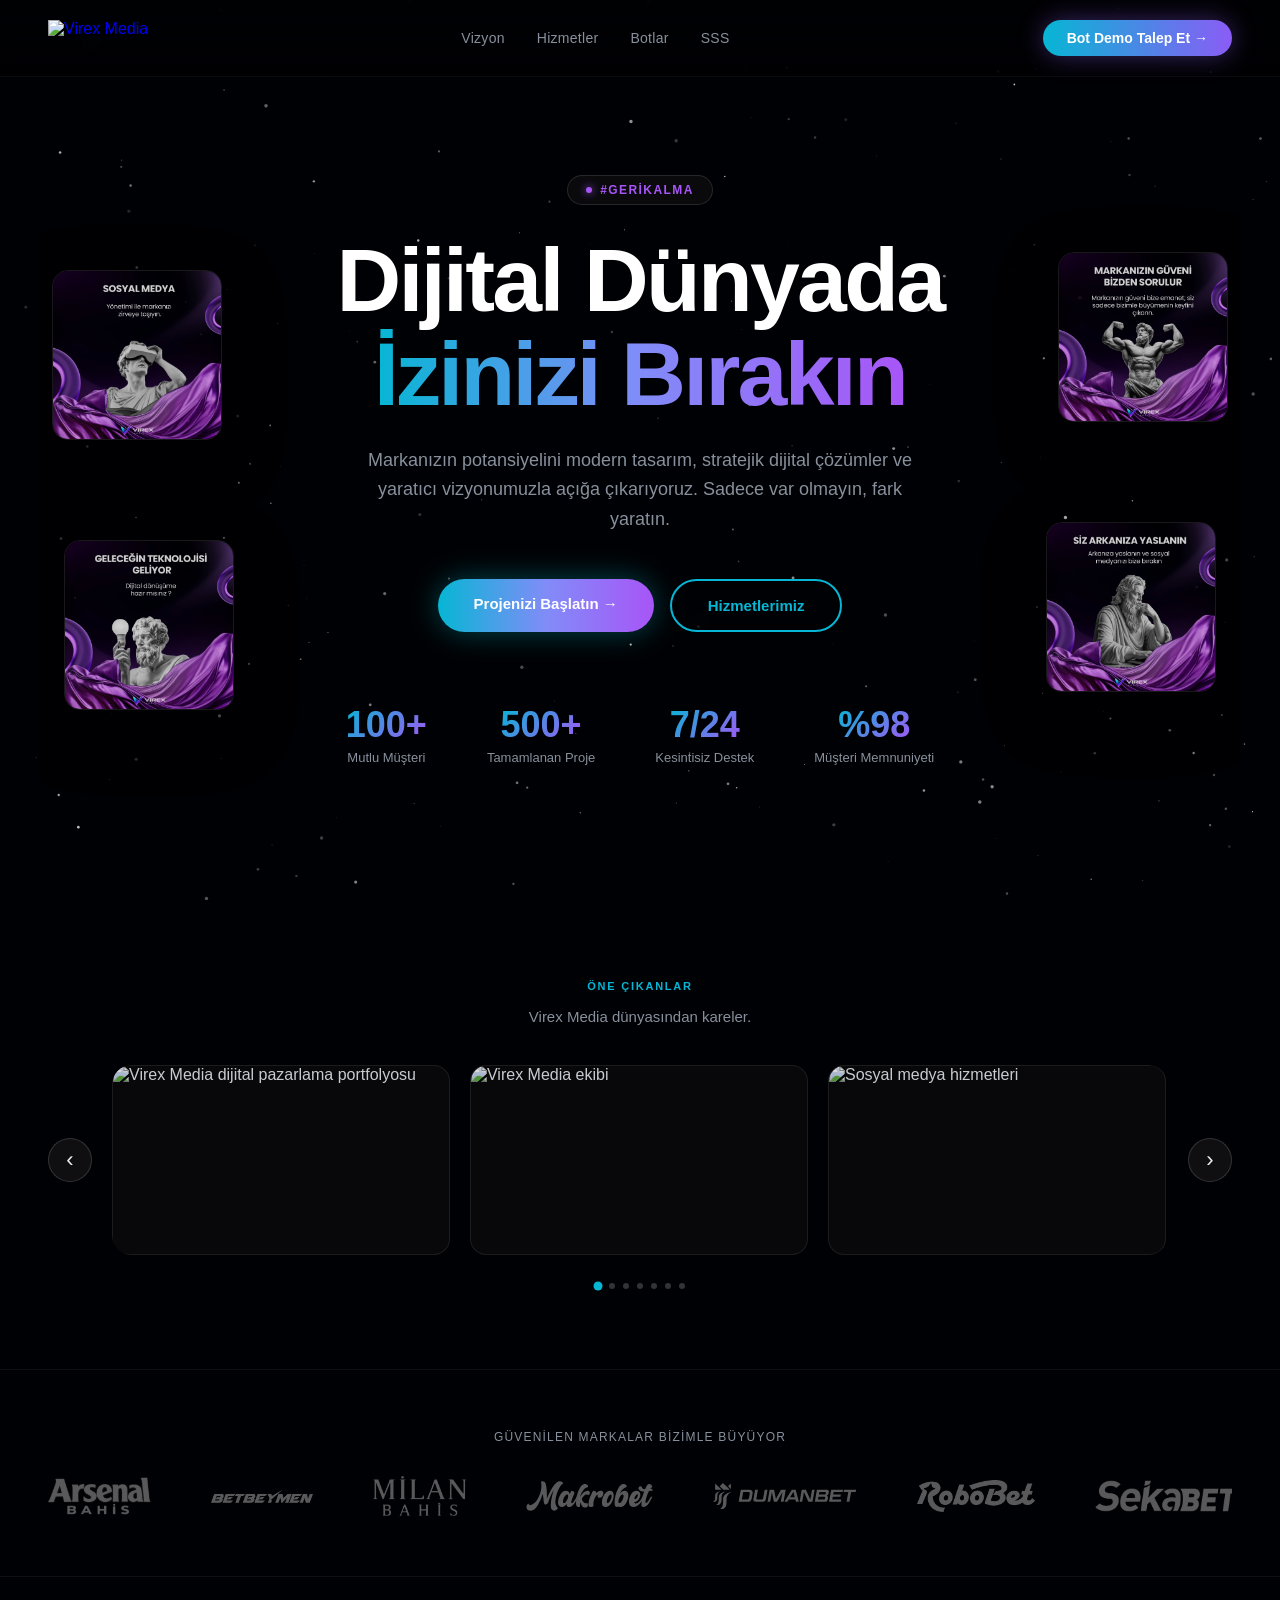
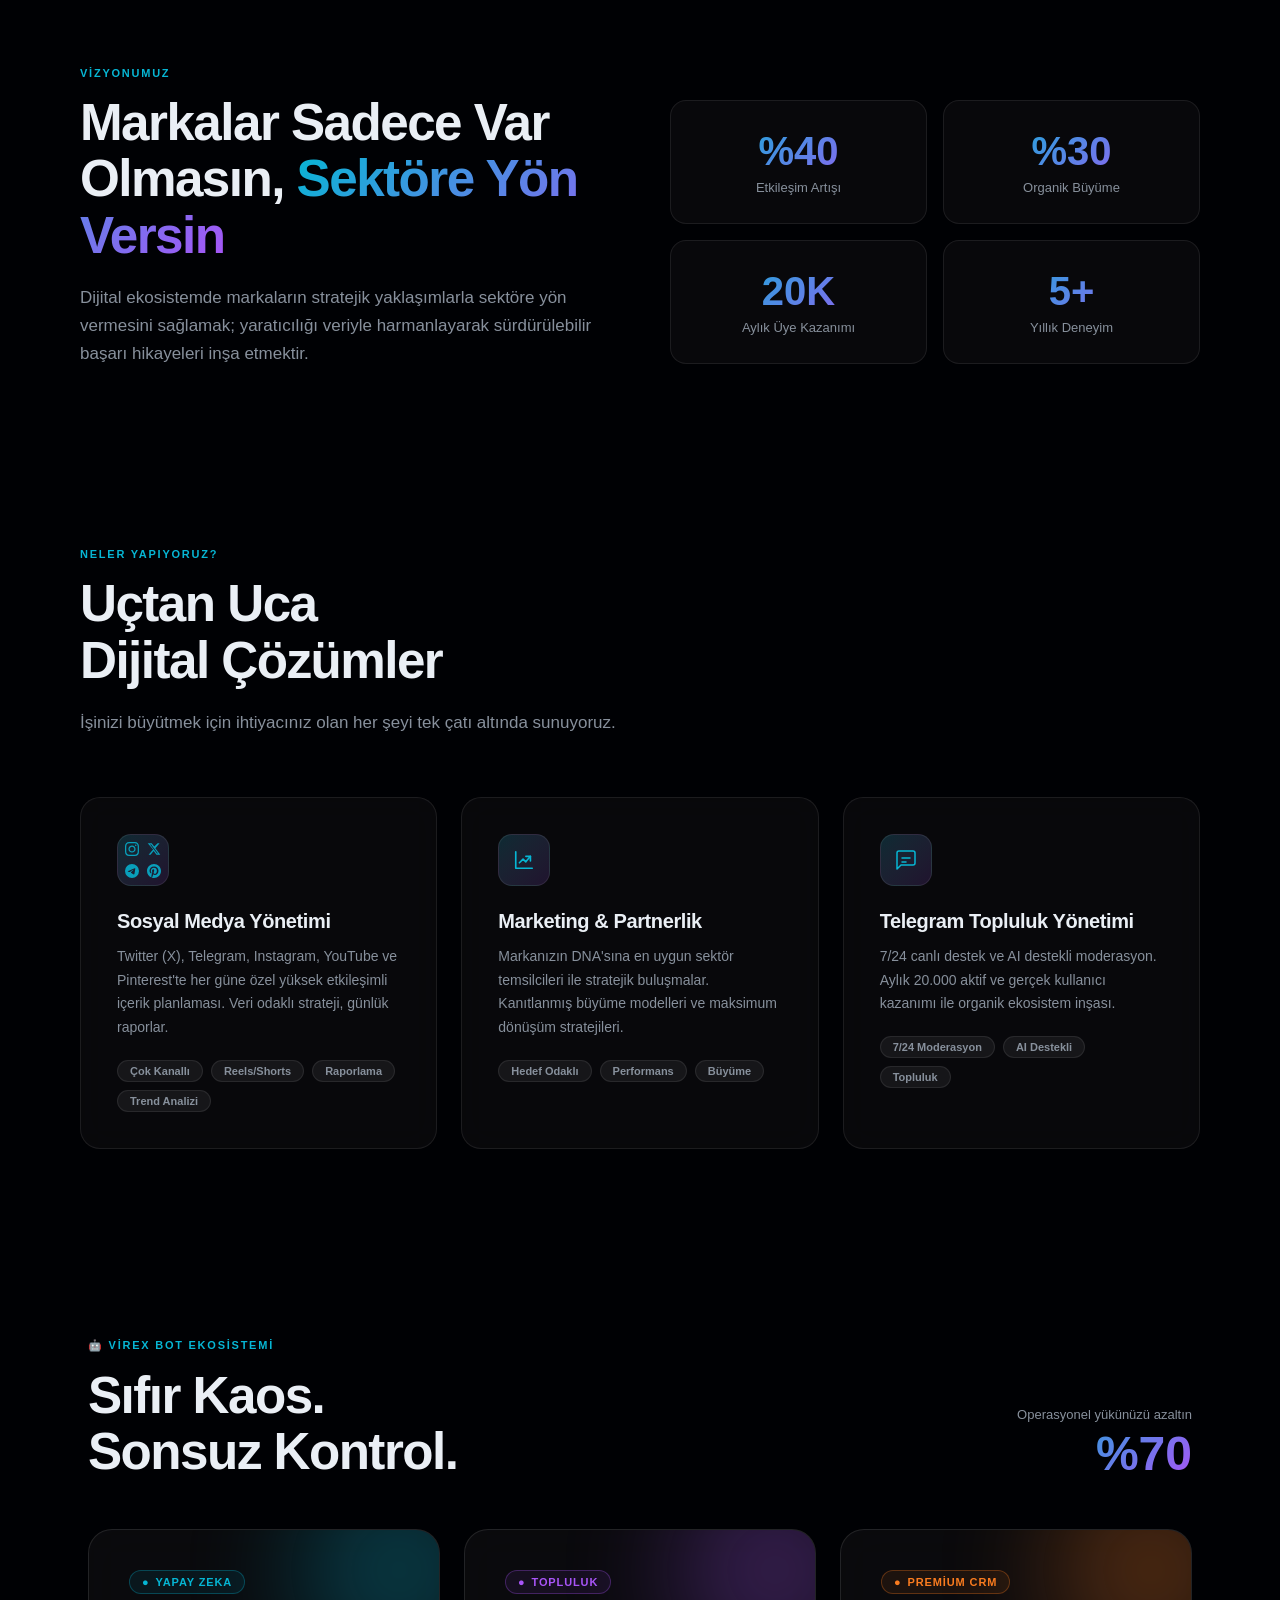
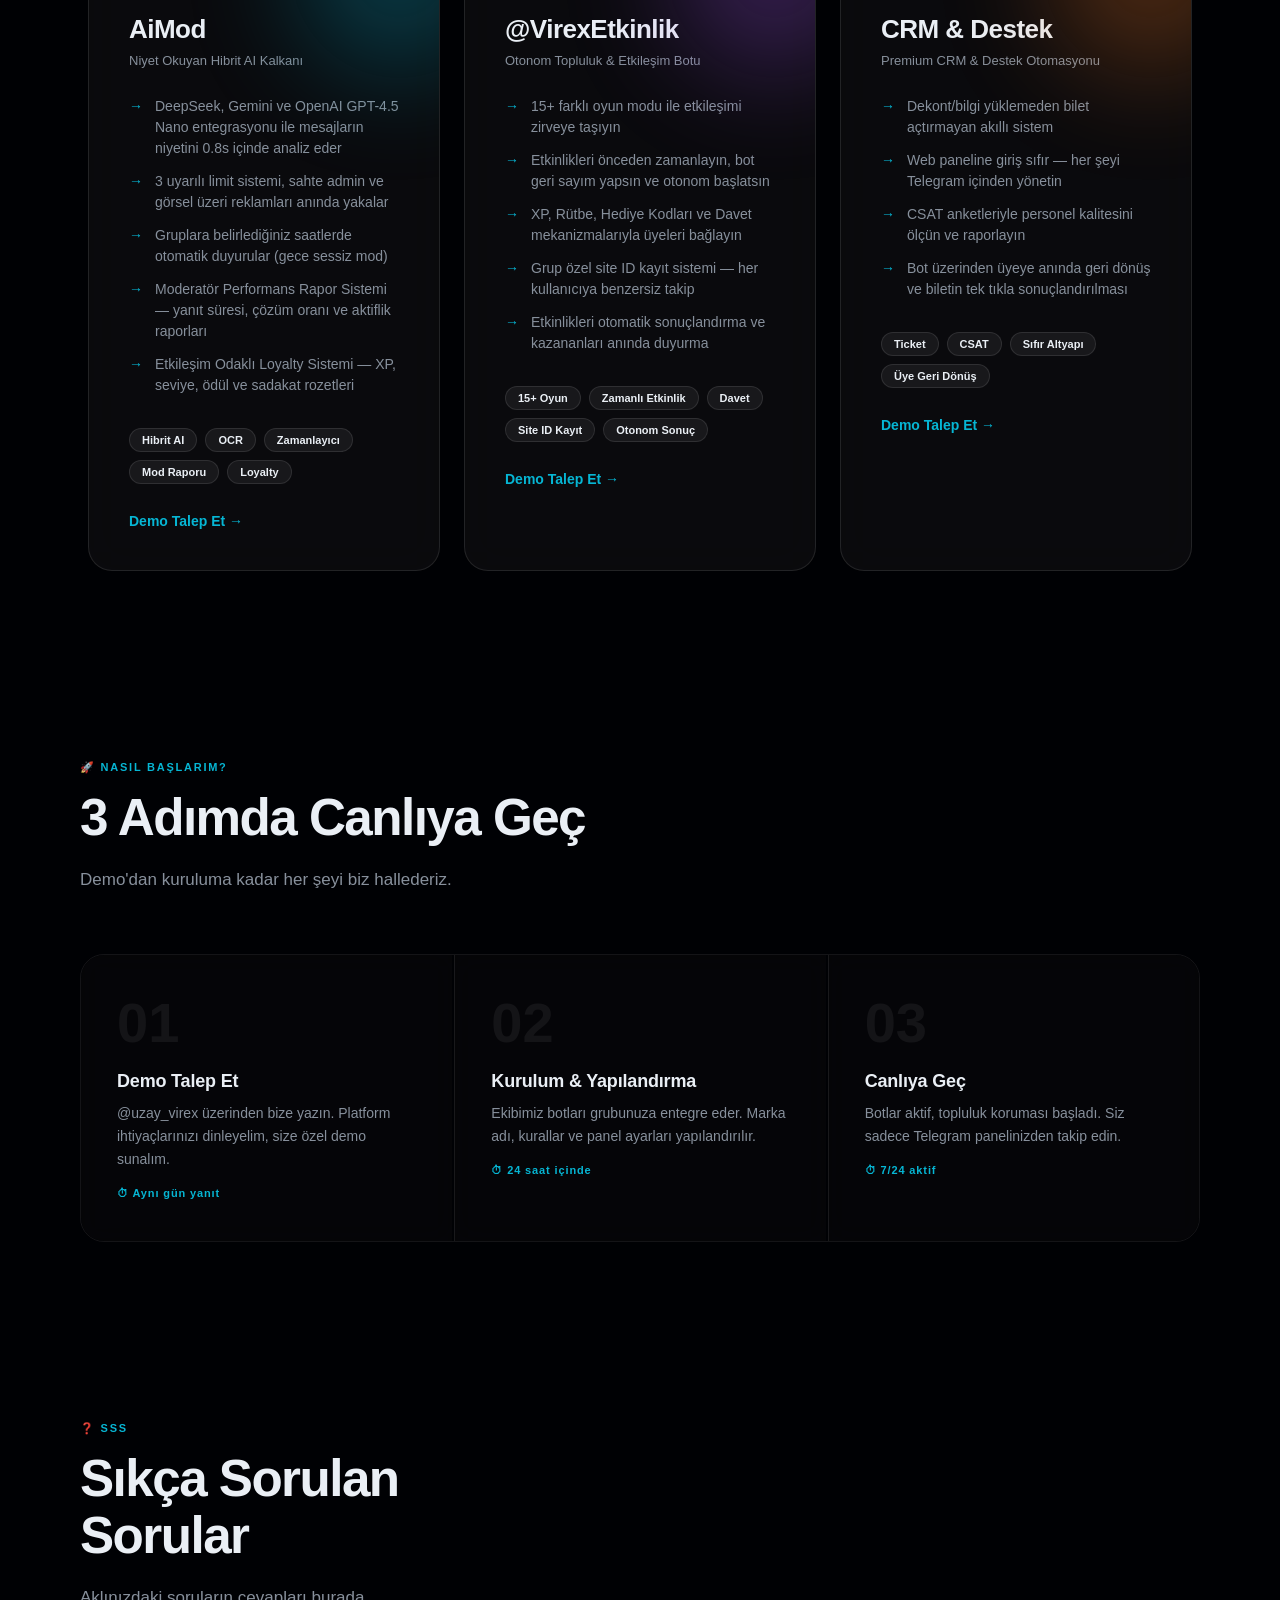
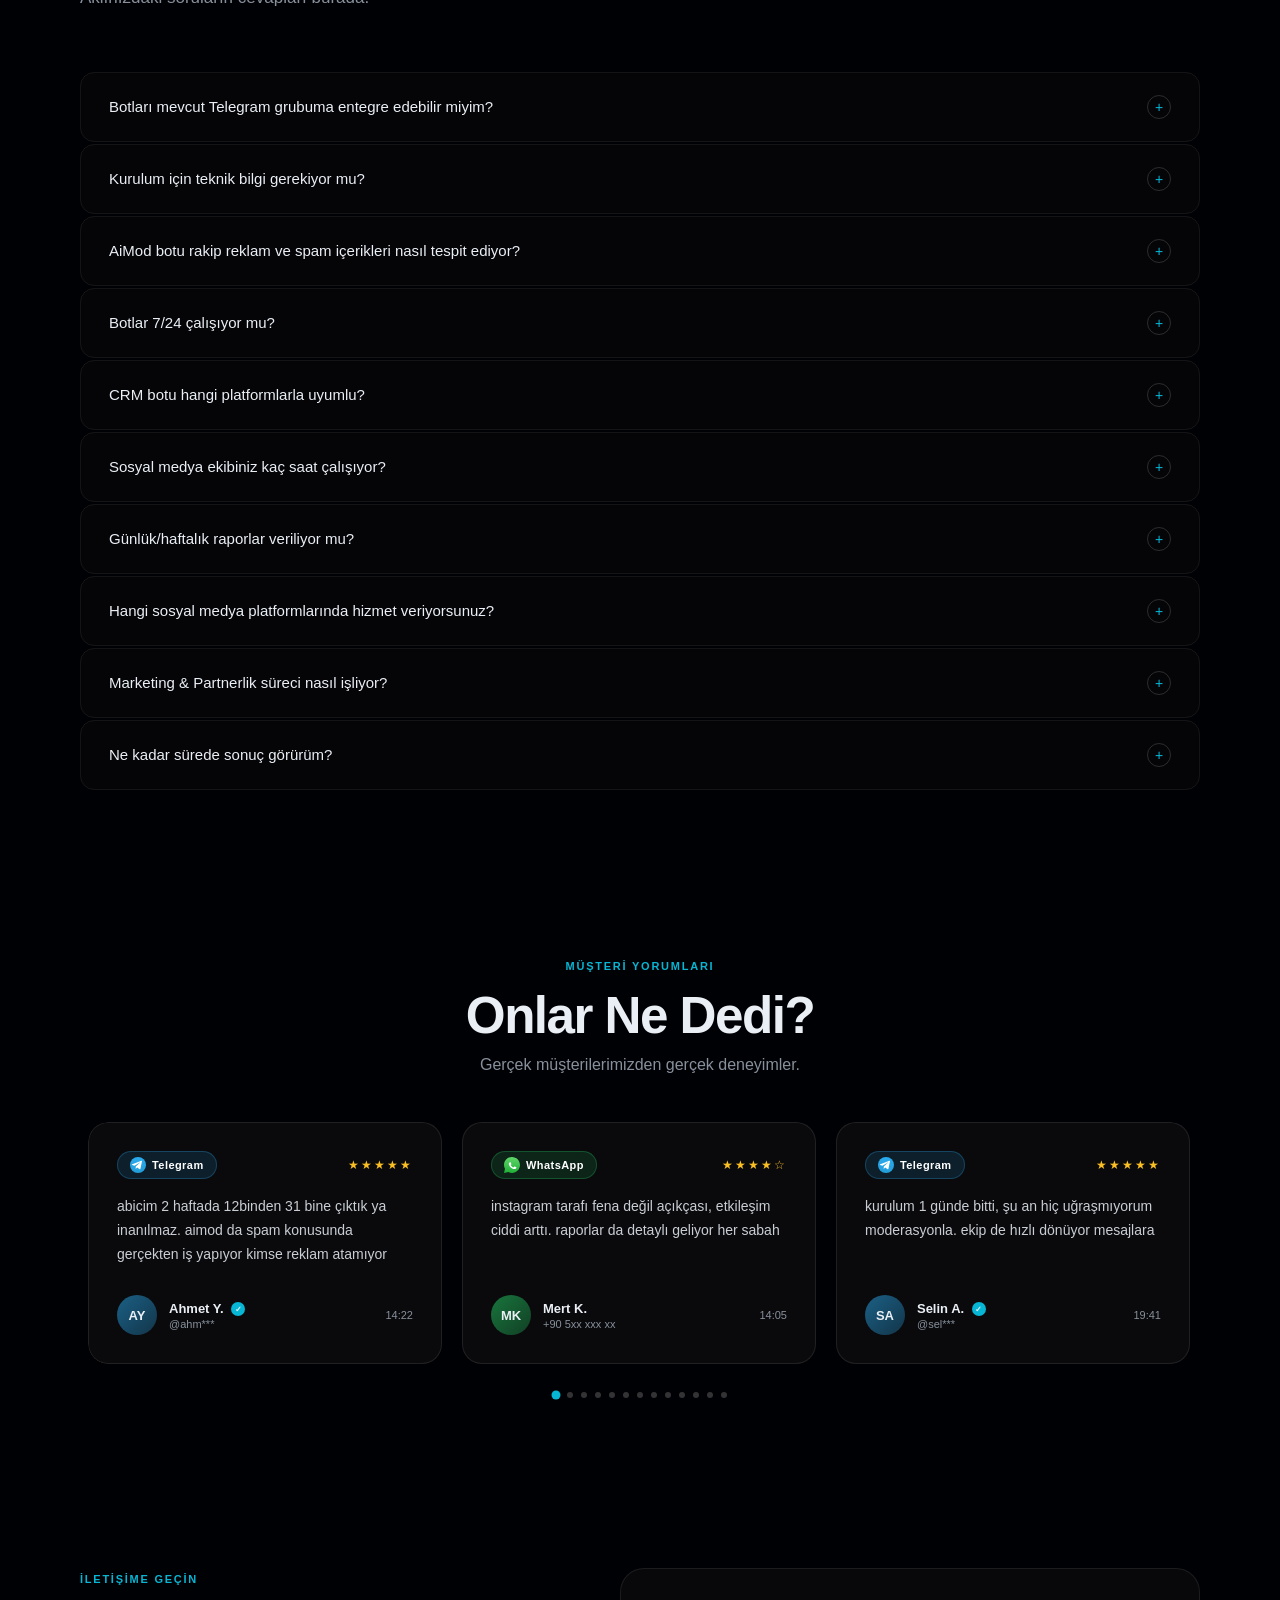
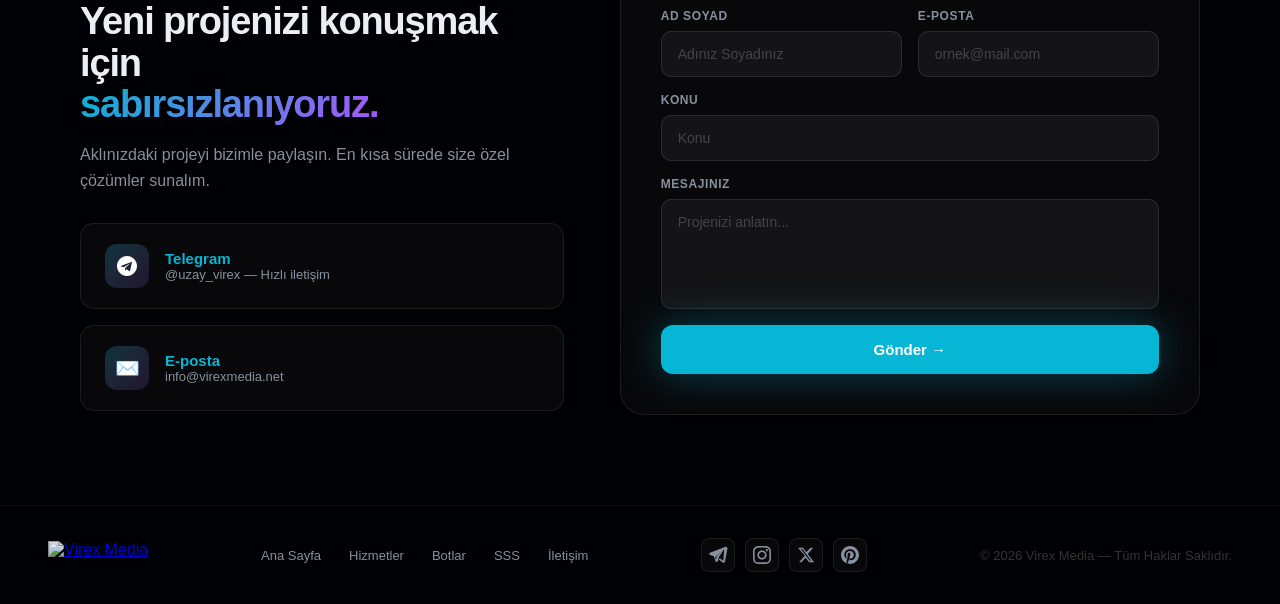
==== commit a89d85fe: "feat: Levant ve vidobet logolarını referans şeridine ekle Her iki logo da şeffaf arka planlı; şeridi" ====
--- a/index.html
+++ b/index.html
@@ -1544,6 +1544,8 @@
         <img src="images/logos/robobet.png" alt="RoboBet">
         <img src="images/logos/sekabet.webp" alt="SekaBet">
         <img src="images/logos/norabahis.png" alt="NoraBahis">
+        <img src="images/logos/levant.png" alt="Levant" style="height:34px;">
+        <img src="images/logos/vidobet.png" alt="vidobet" style="height:30px;">
       </div>
     </div>
   </div>
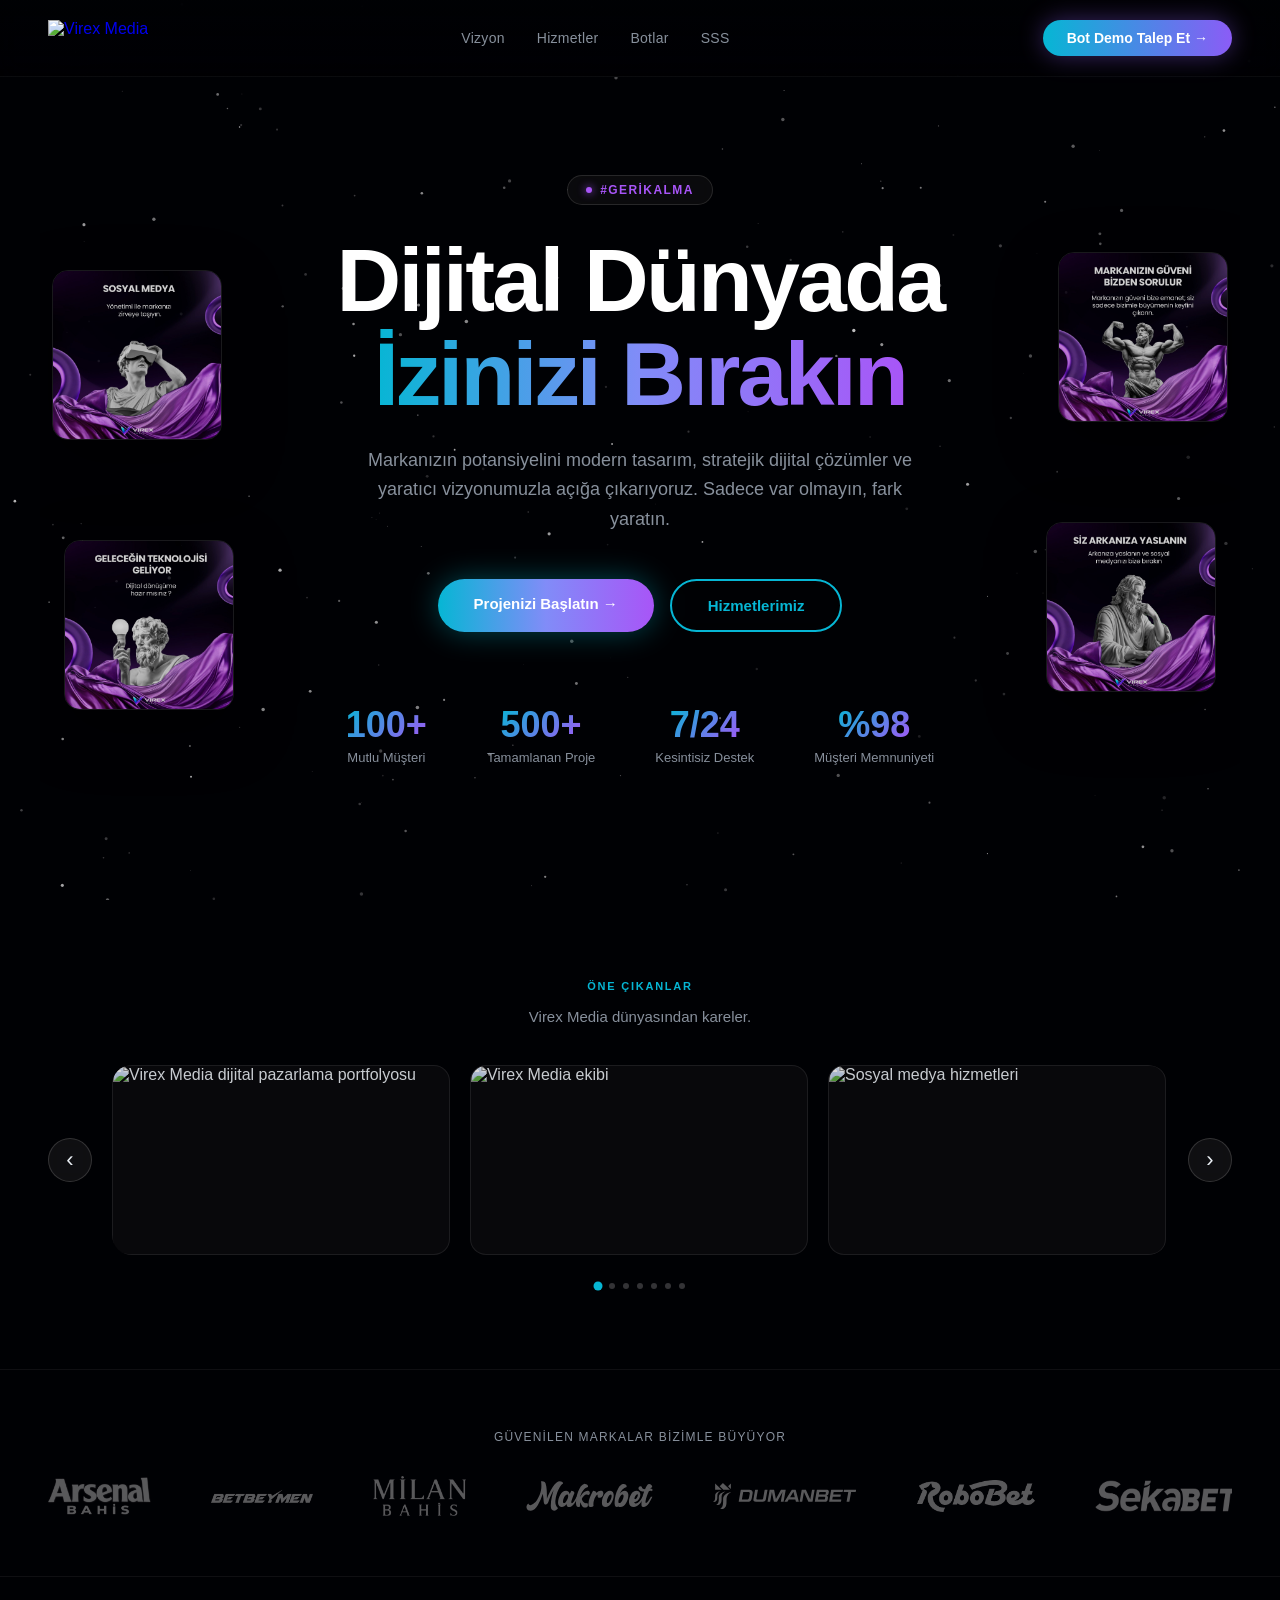
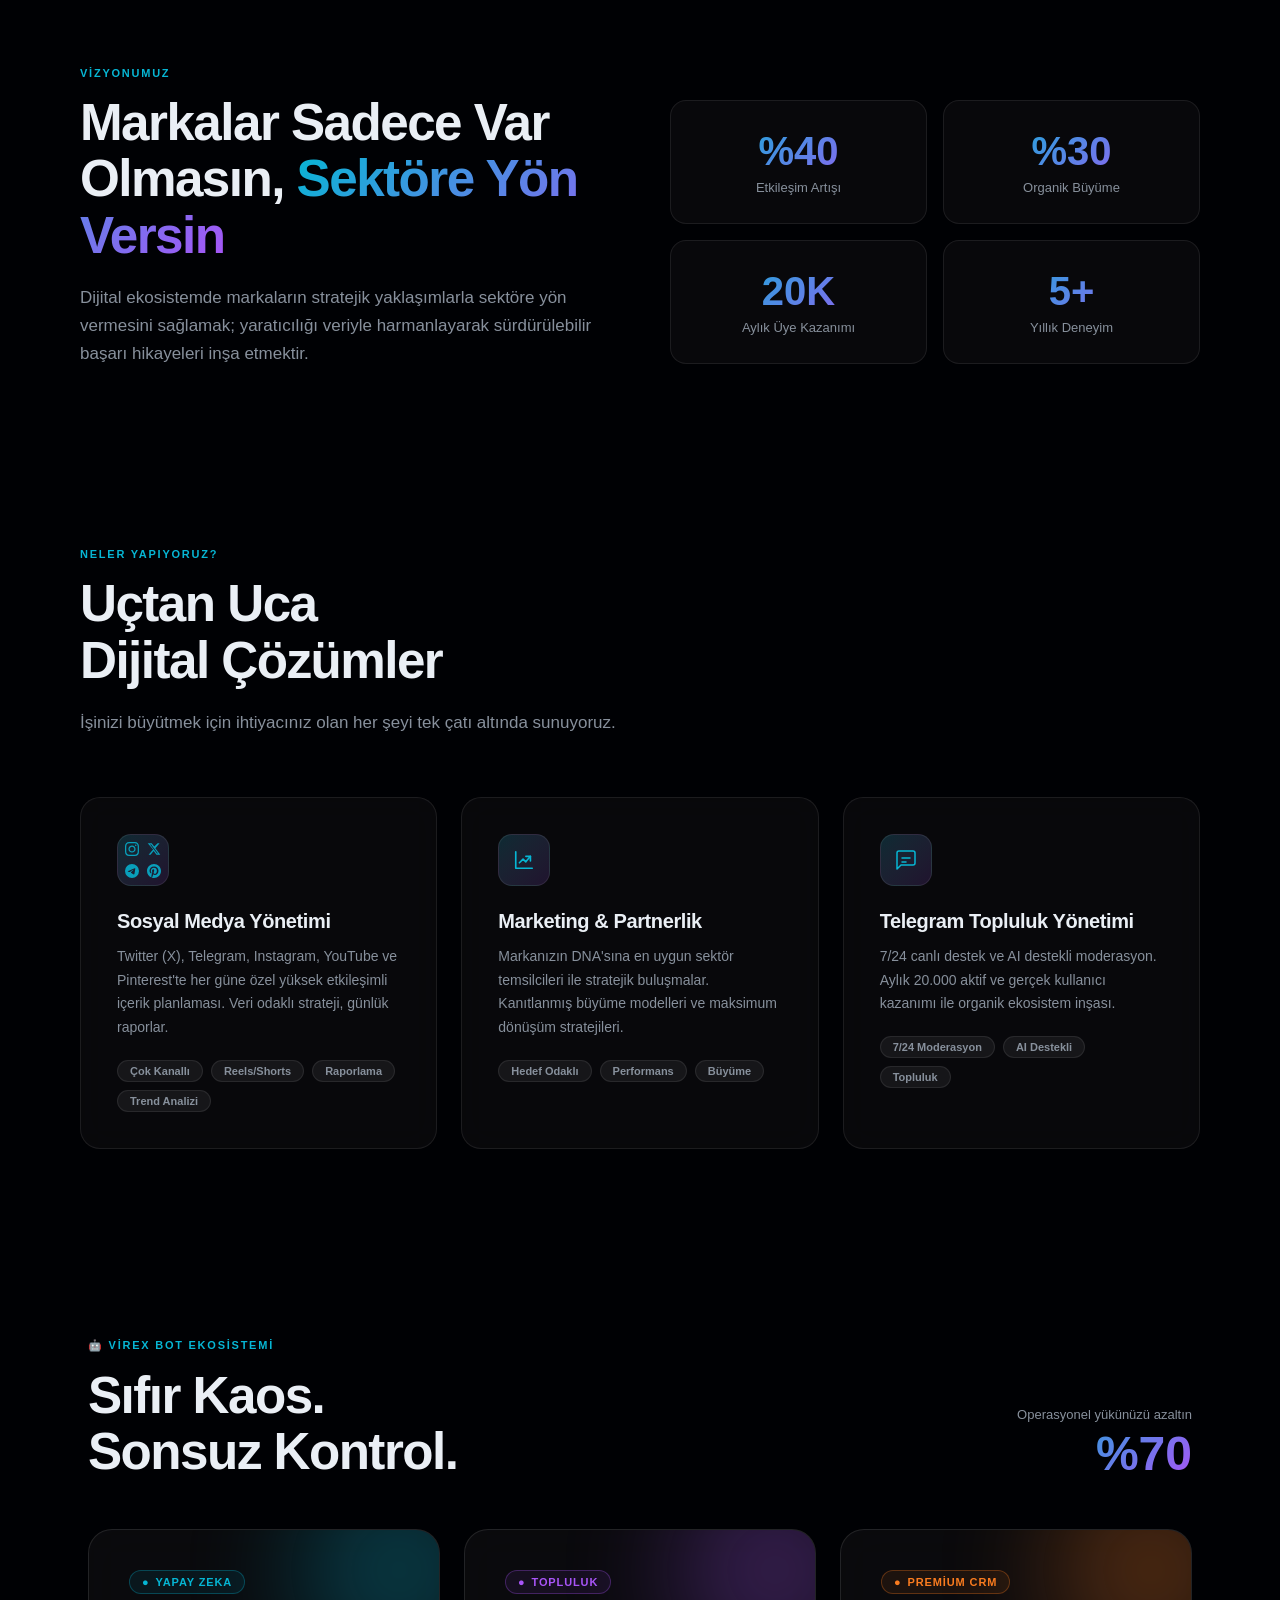
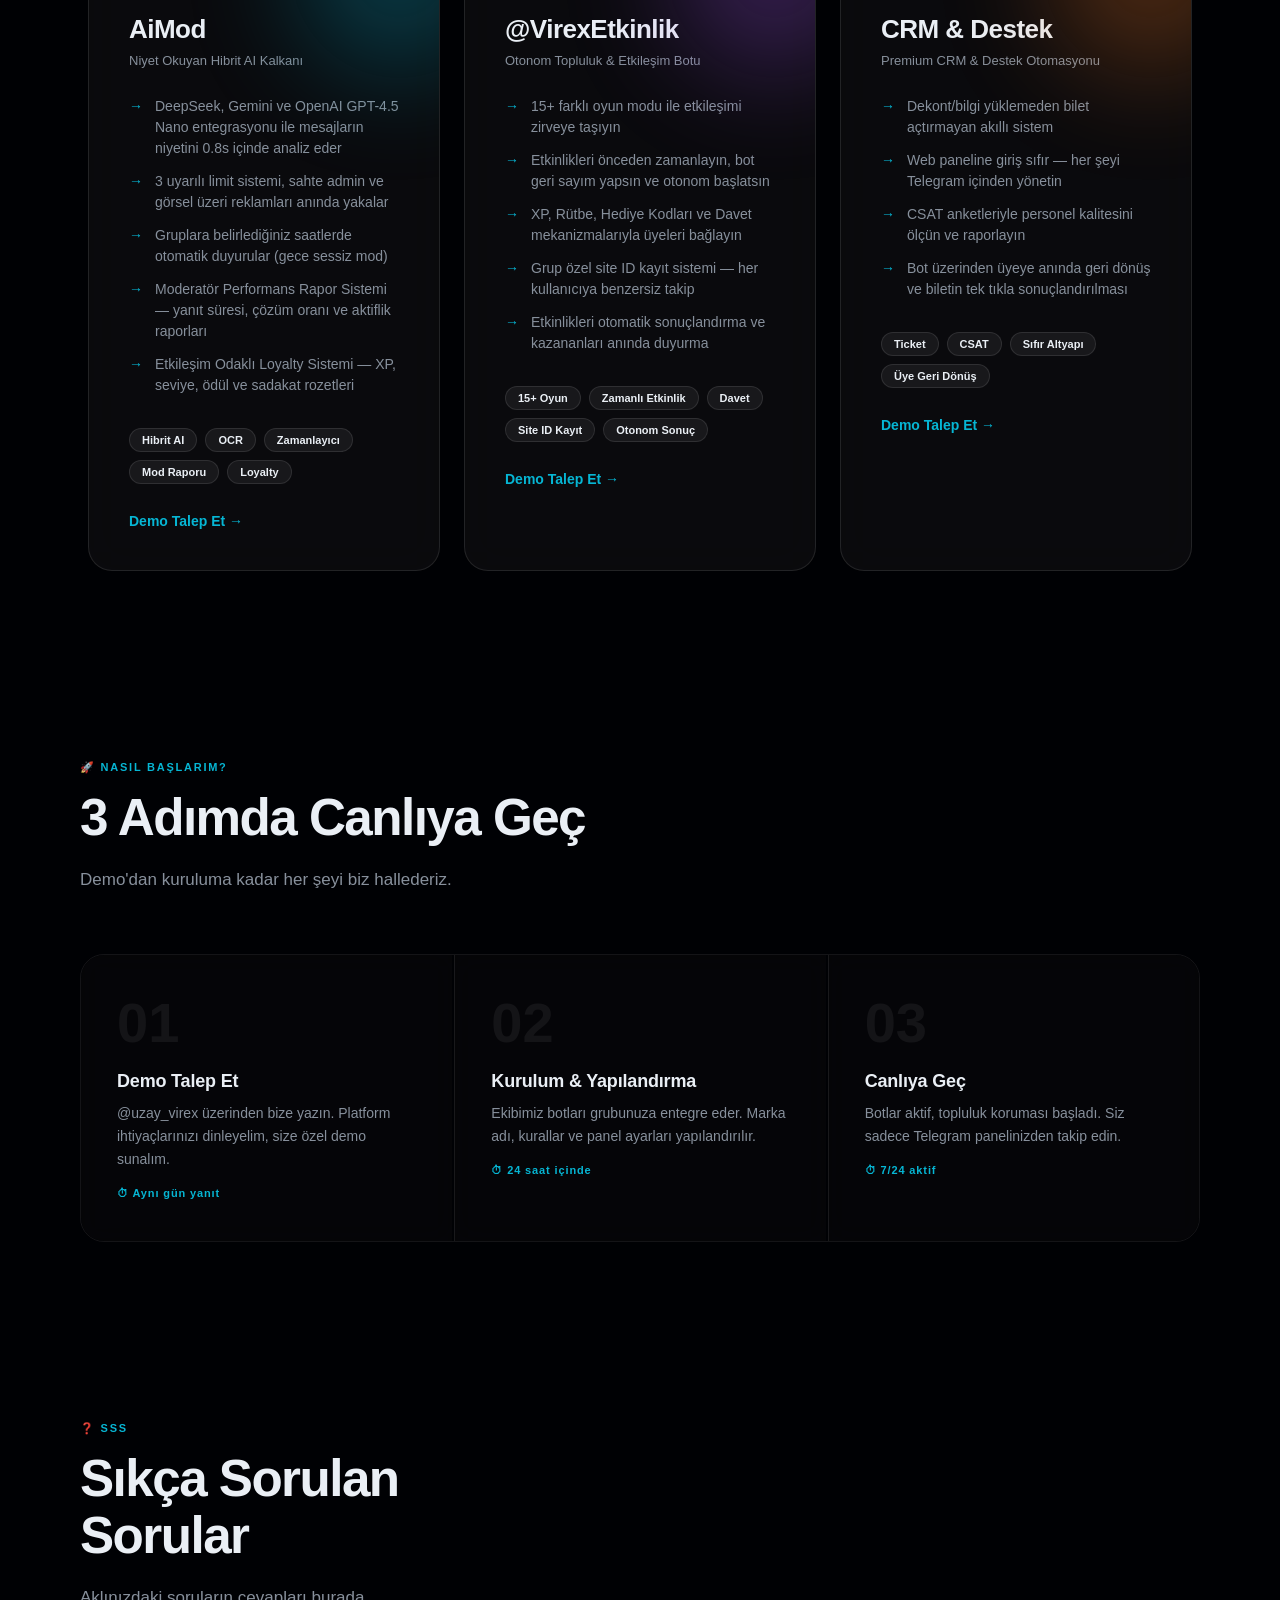
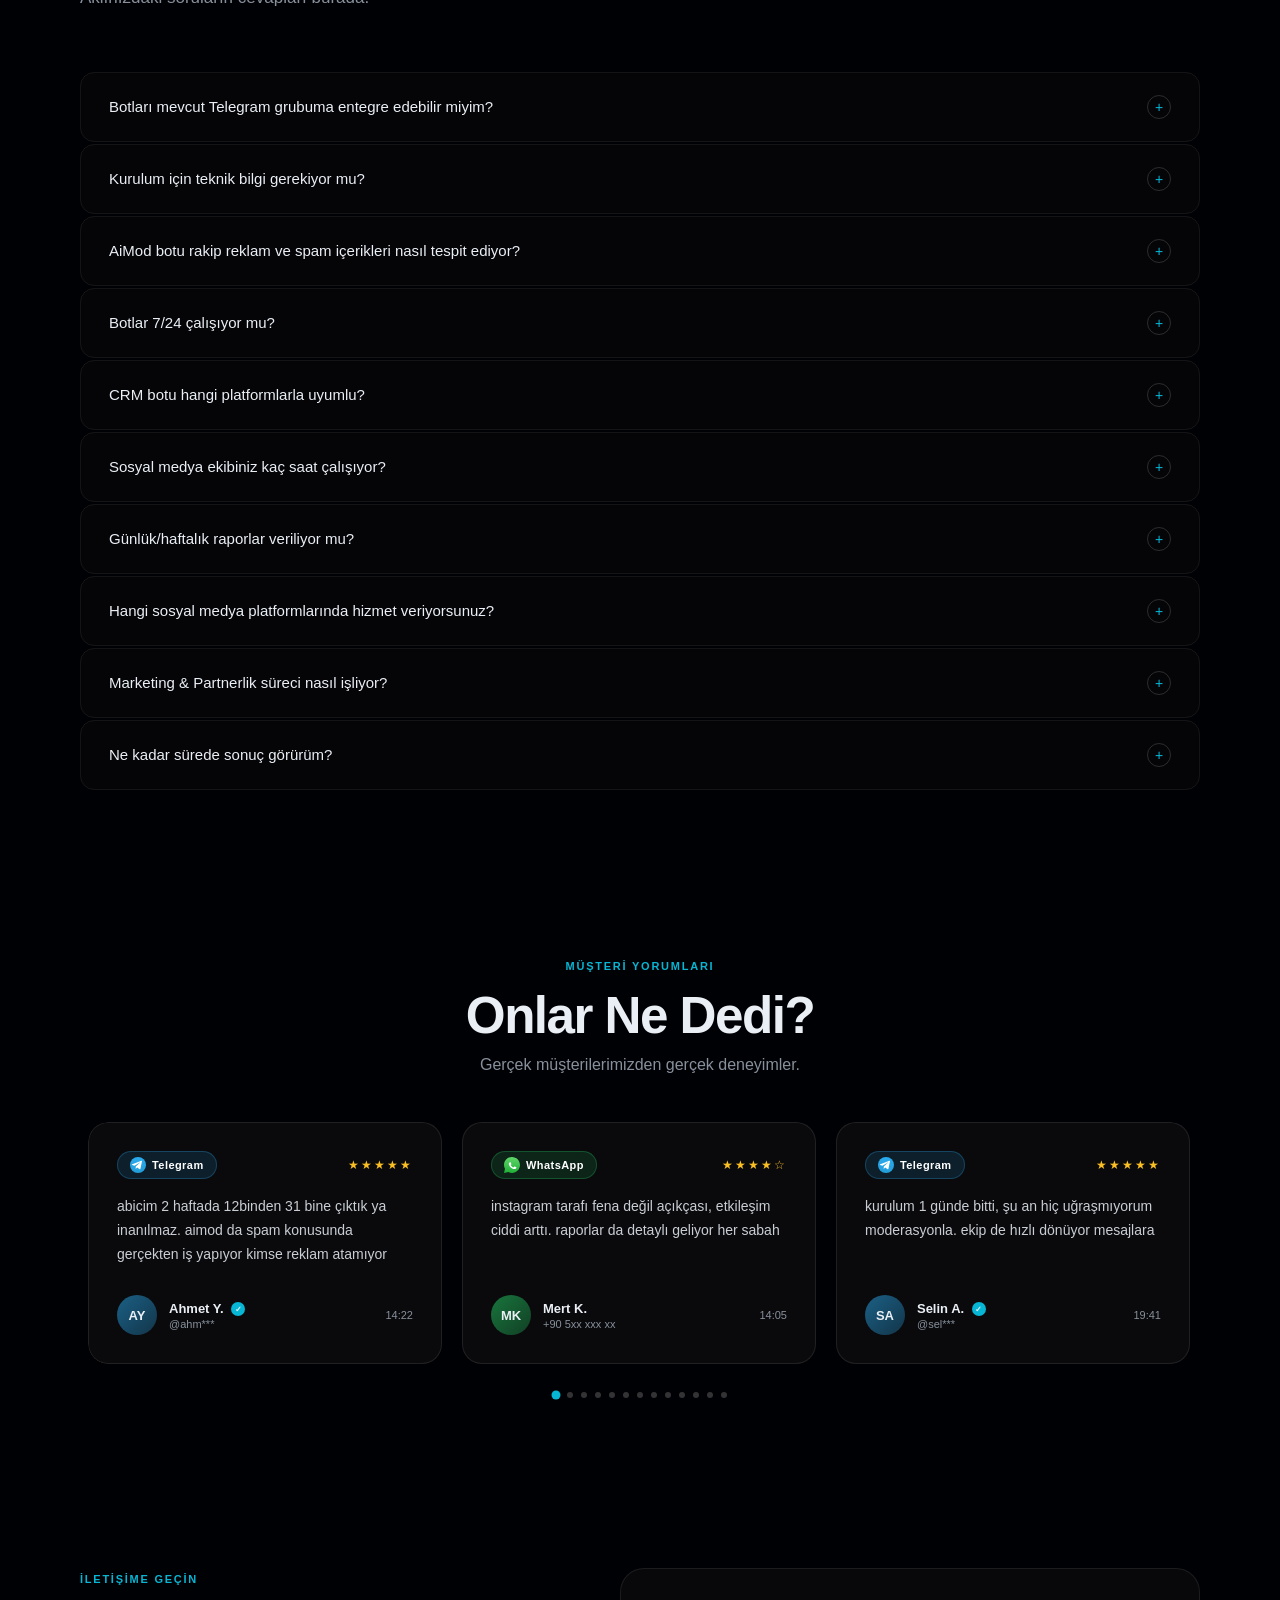
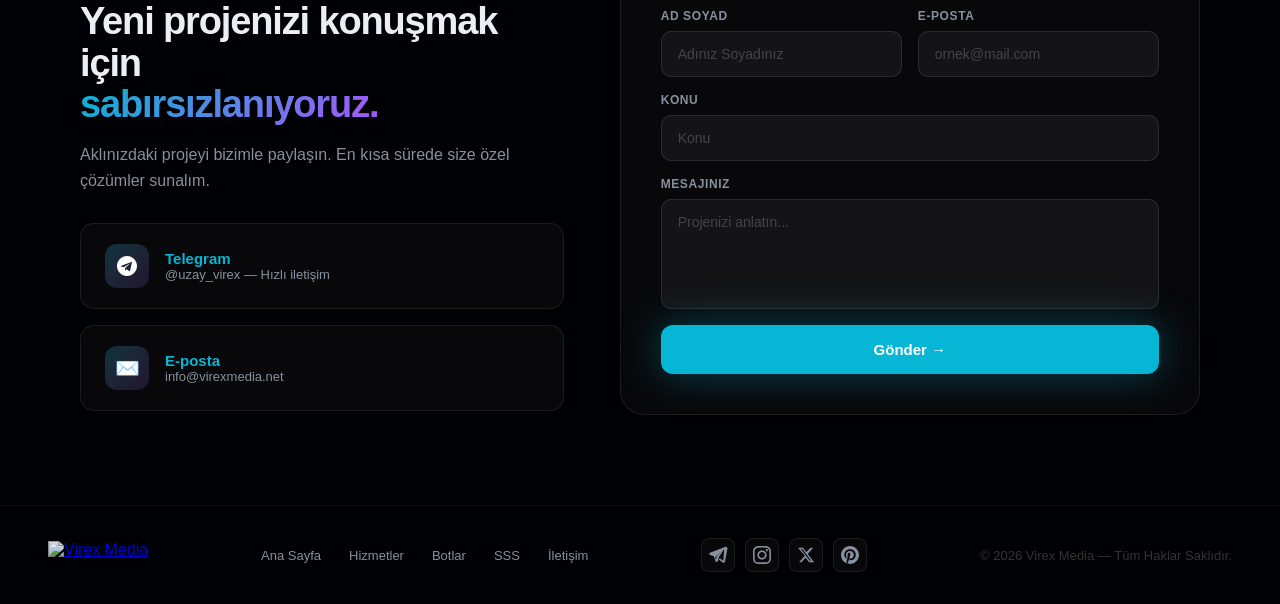
==== commit aae8fce4: "feat: ŞansCasino logosunu referans şeridine ekle Kullanıcının gönderdiği logo beyaz arka planlıydı (" ====
--- a/index.html
+++ b/index.html
@@ -1546,6 +1546,7 @@
         <img src="images/logos/norabahis.png" alt="NoraBahis">
         <img src="images/logos/levant.png" alt="Levant" style="height:34px;">
         <img src="images/logos/vidobet.png" alt="vidobet" style="height:30px;">
+        <img src="images/logos/sanscasino.png" alt="ŞansCasino" style="height:32px;">
       </div>
     </div>
   </div>
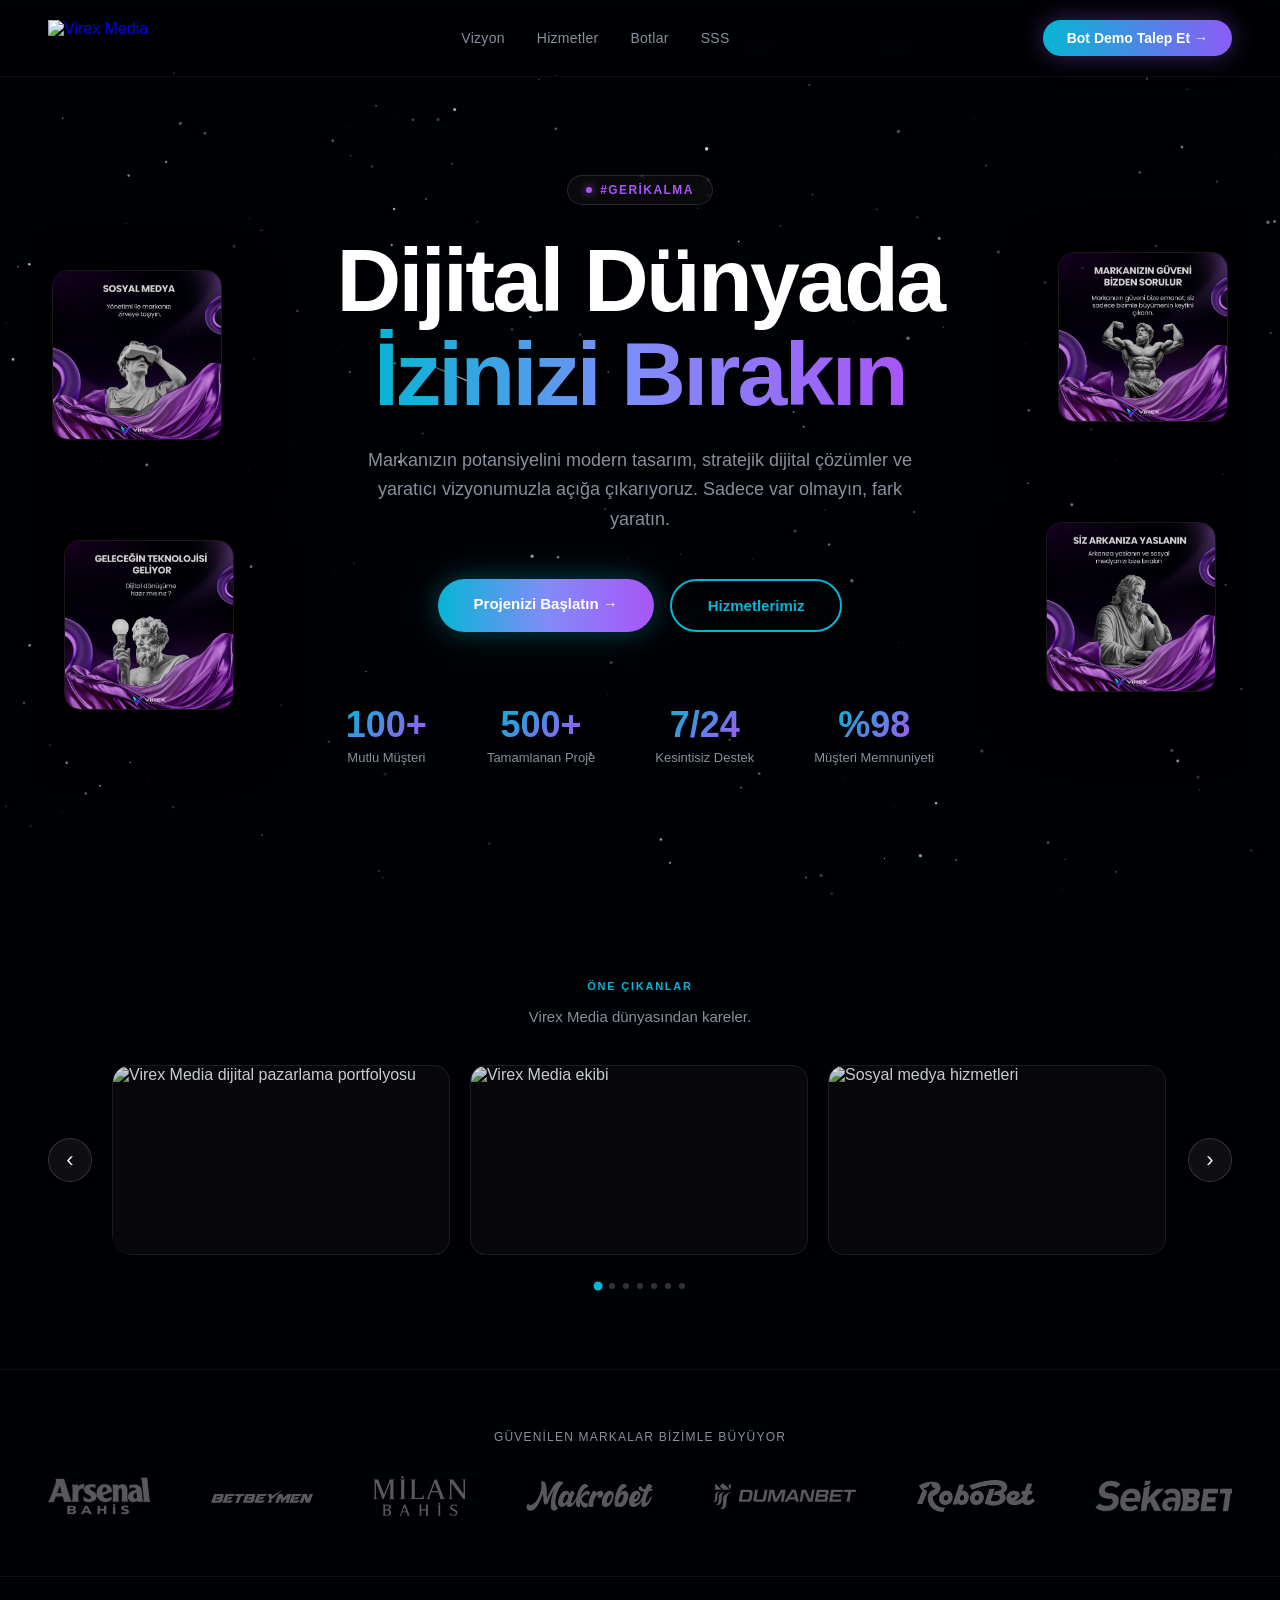
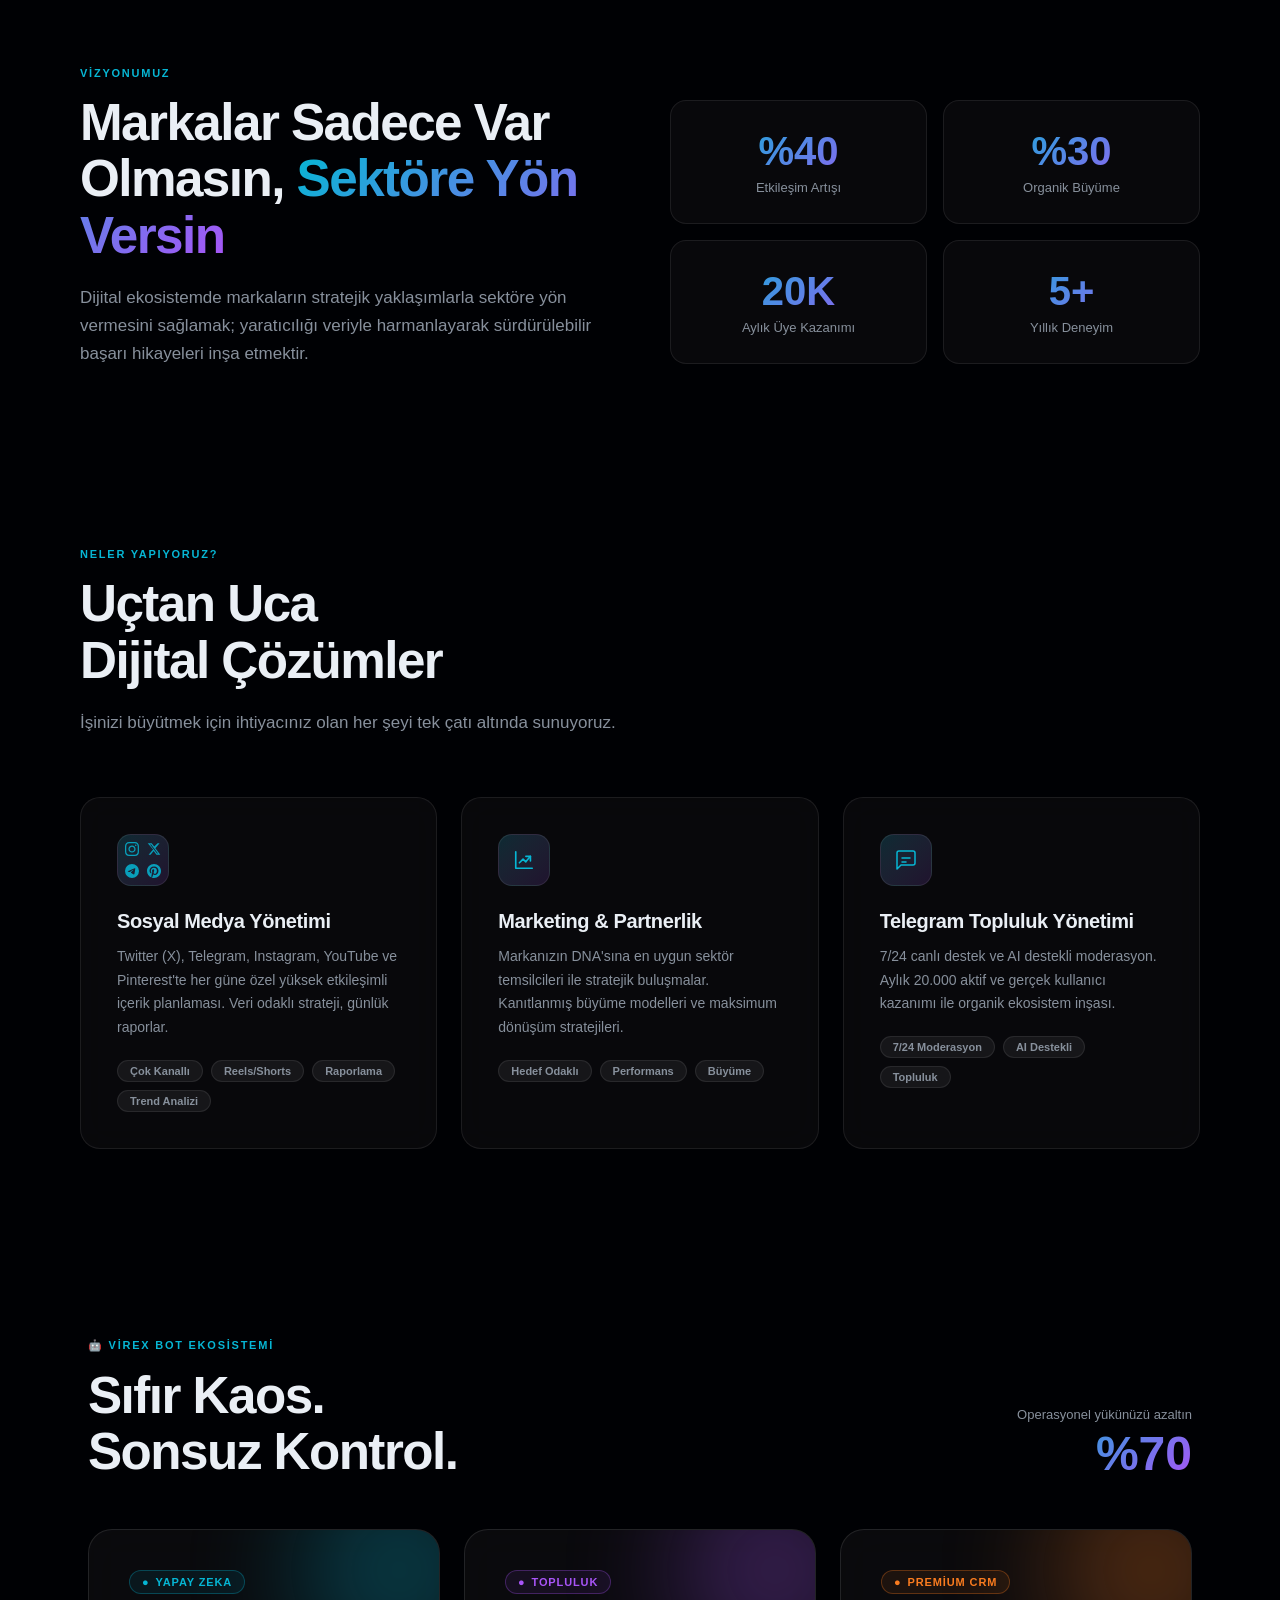
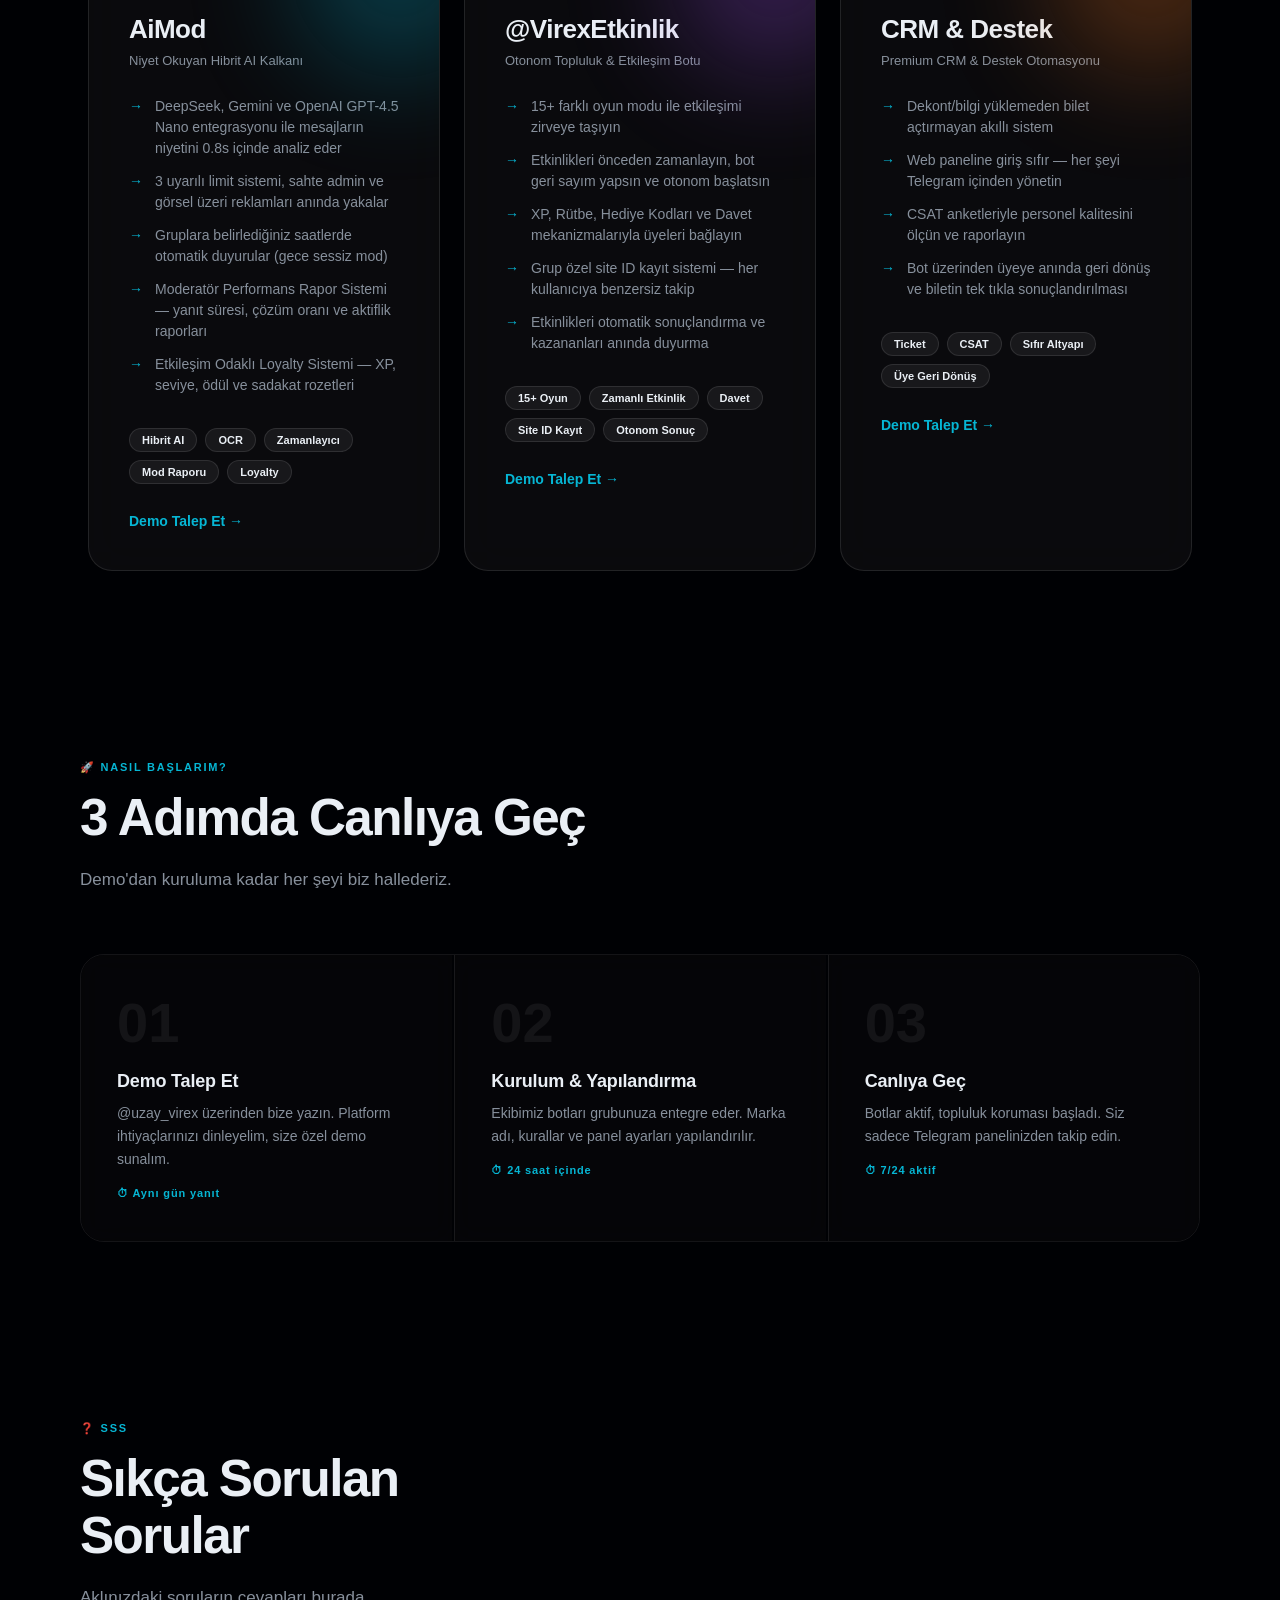
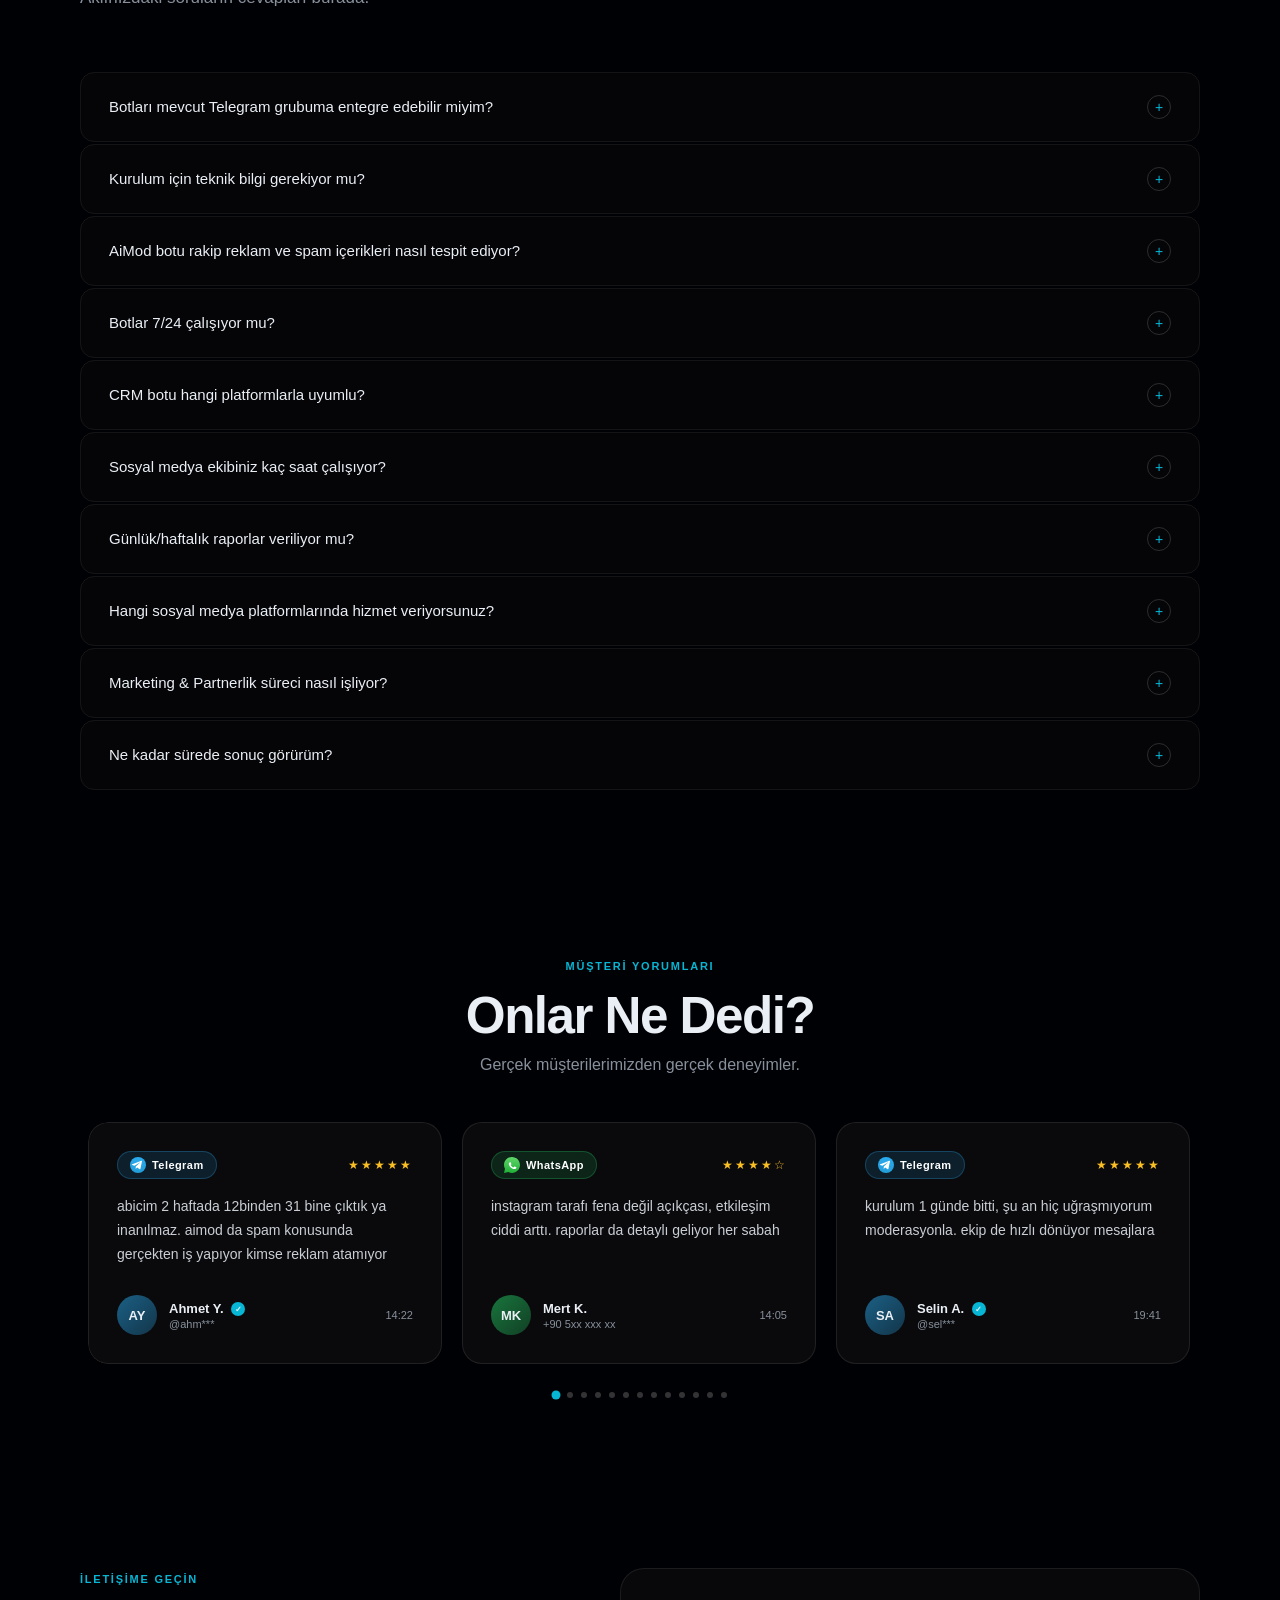
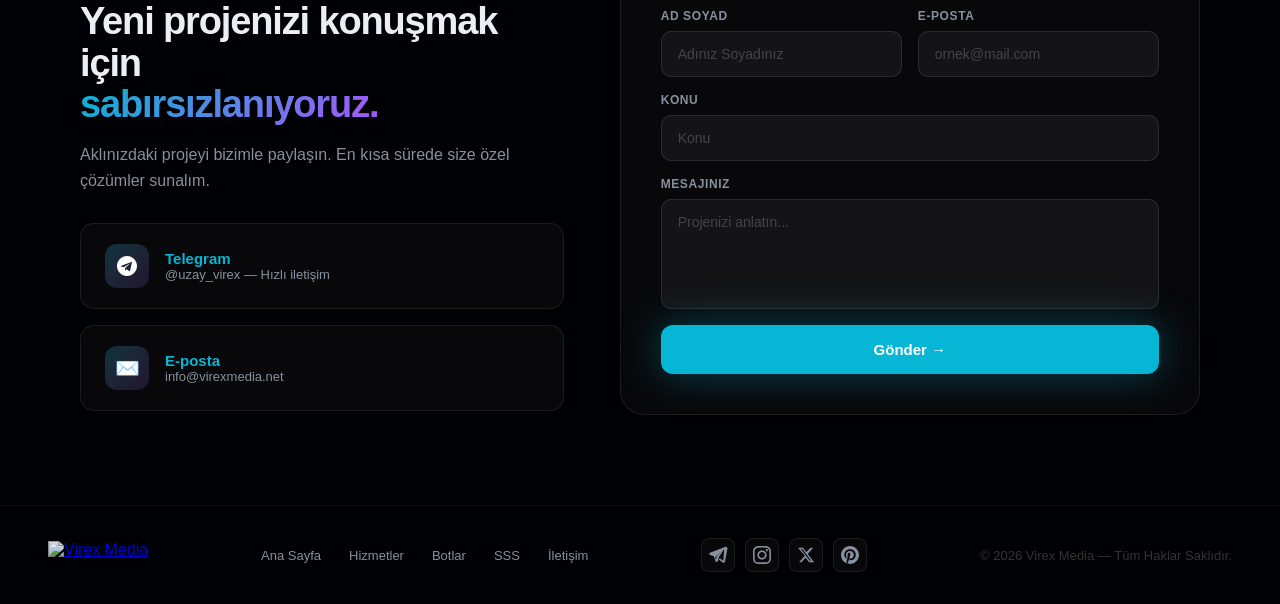
==== commit 03603605: "feat: referans slaytını güncelle (4 marka çıkarıldı, 3 eklendi) Vitrindeki REFERANSLARIMIZ slaytı (s" ====
--- a/index.html
+++ b/index.html
@@ -1516,7 +1516,7 @@
           <div class="showcase-slide"><img src="https://virexmedia.net/images/slide2.jpg" alt="Virex Media ekibi"></div>
           <div class="showcase-slide"><img src="https://virexmedia.net/images/slide3.jpg" alt="Sosyal medya hizmetleri"></div>
           <div class="showcase-slide"><img src="https://virexmedia.net/images/slide4.jpg" alt="İş akışı ve proje süreci"></div>
-          <div class="showcase-slide"><img src="https://virexmedia.net/images/slide5.jpg?v=4" alt="Müşteri referansları"></div>
+          <div class="showcase-slide"><img src="https://virexmedia.net/images/slide5.jpg?v=5" alt="Müşteri referansları"></div>
           <div class="showcase-slide"><img src="https://virexmedia.net/images/slide6.jpg" alt="Neden Virex Media"></div>
           <div class="showcase-slide"><img src="https://virexmedia.net/images/slide7.jpg?v=2" alt="İletişim bilgileri"></div>
         </div>
